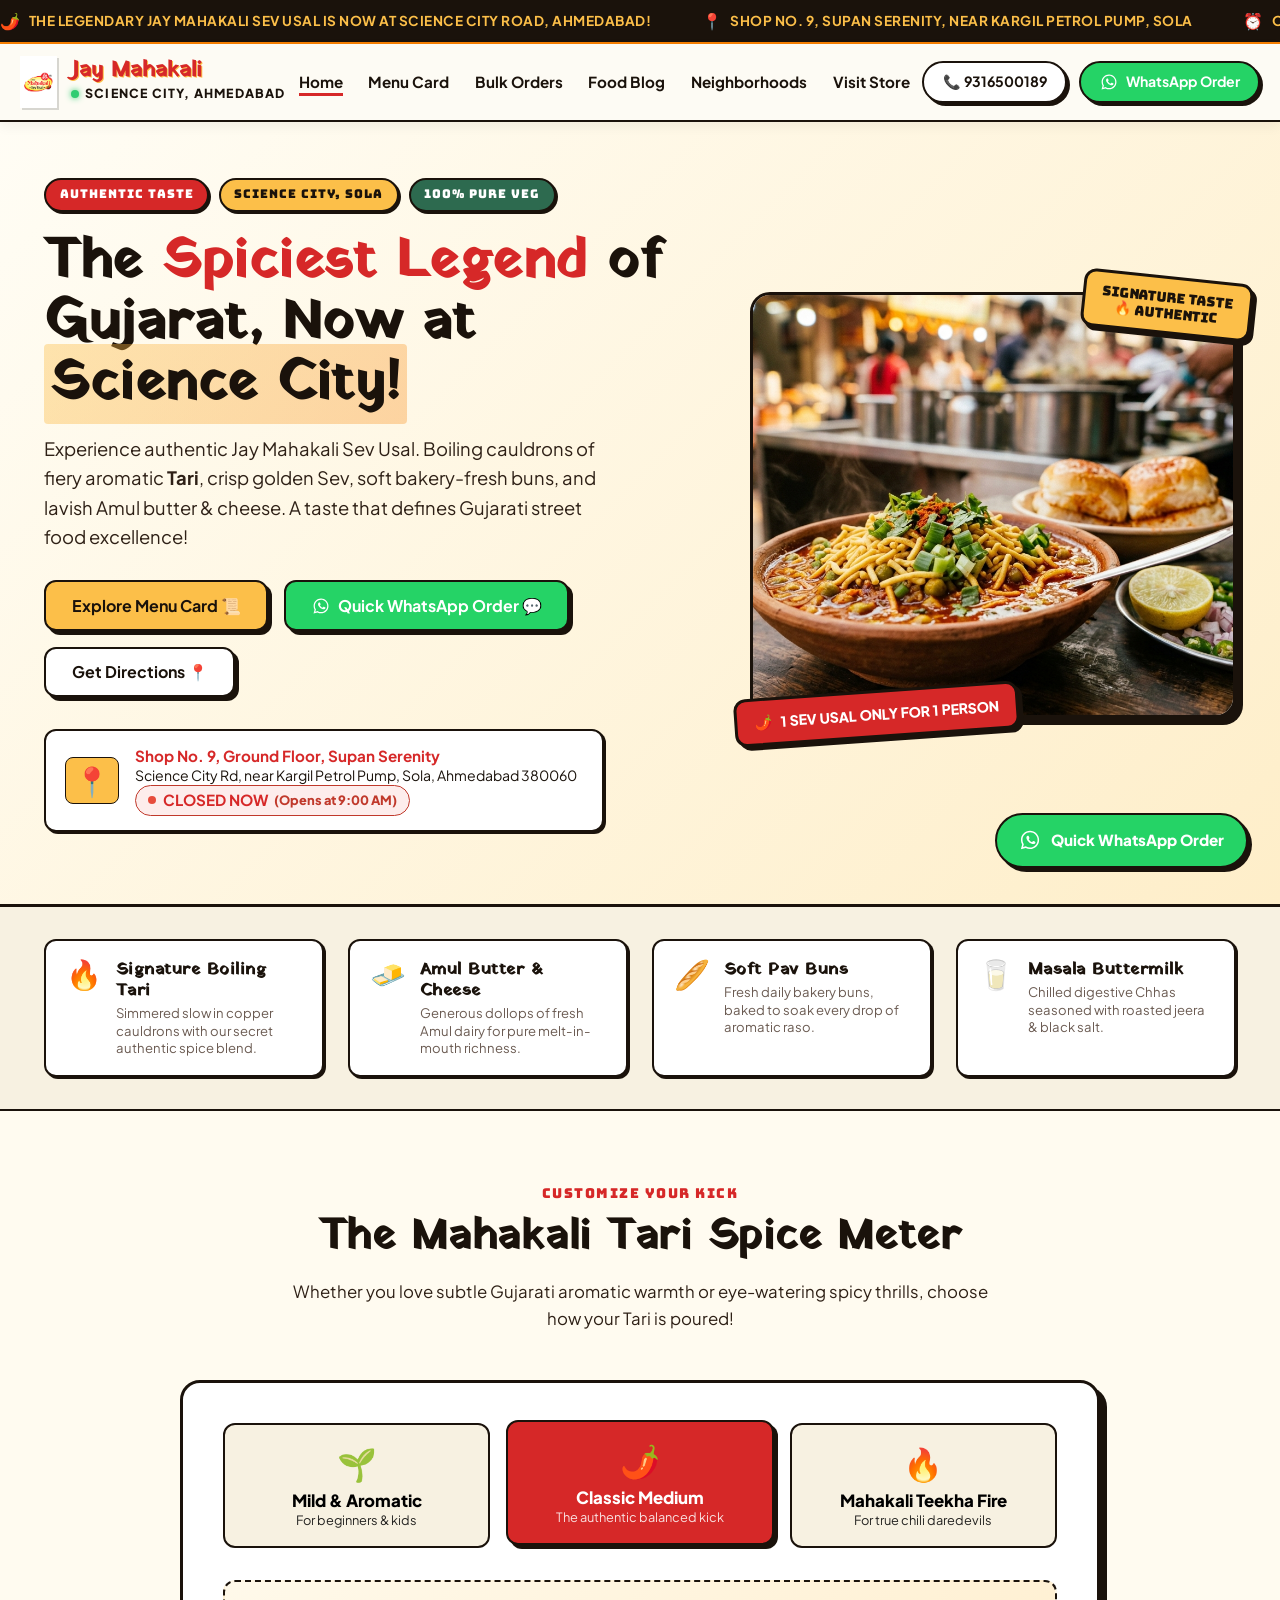
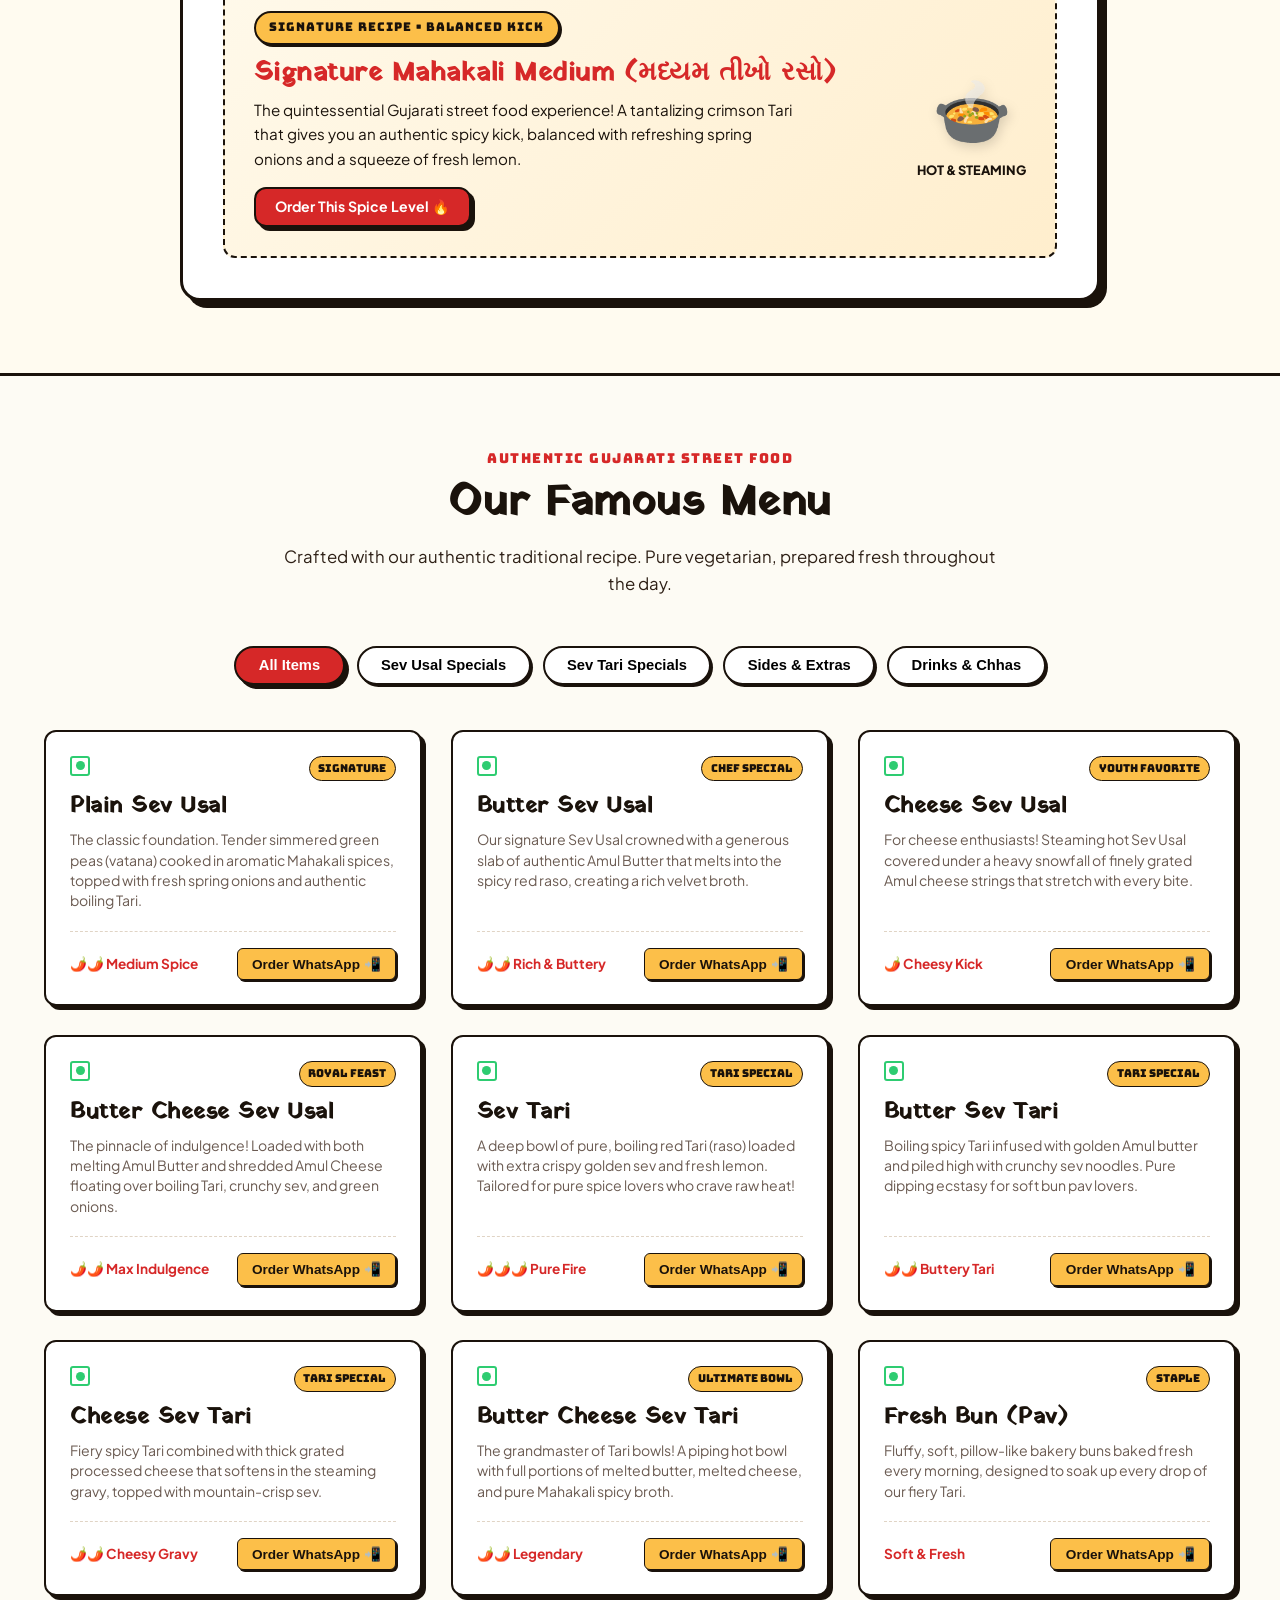
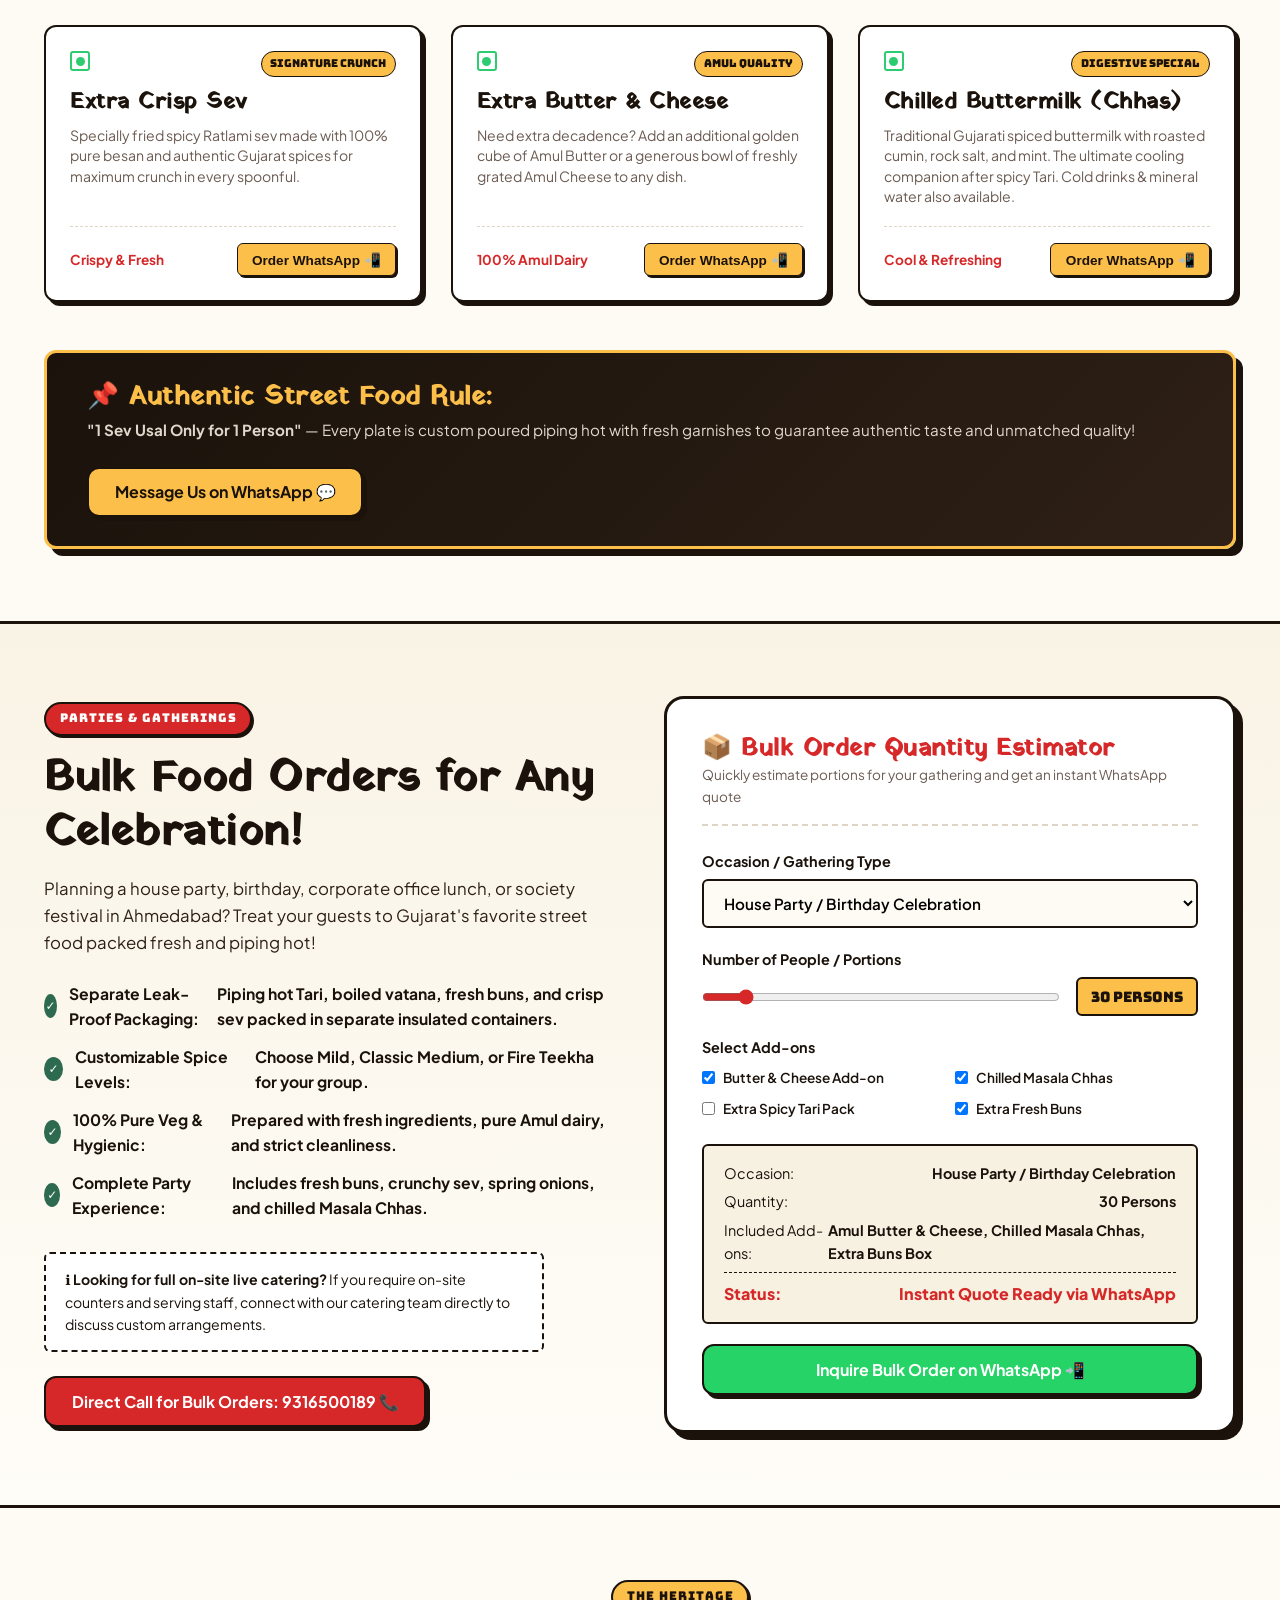
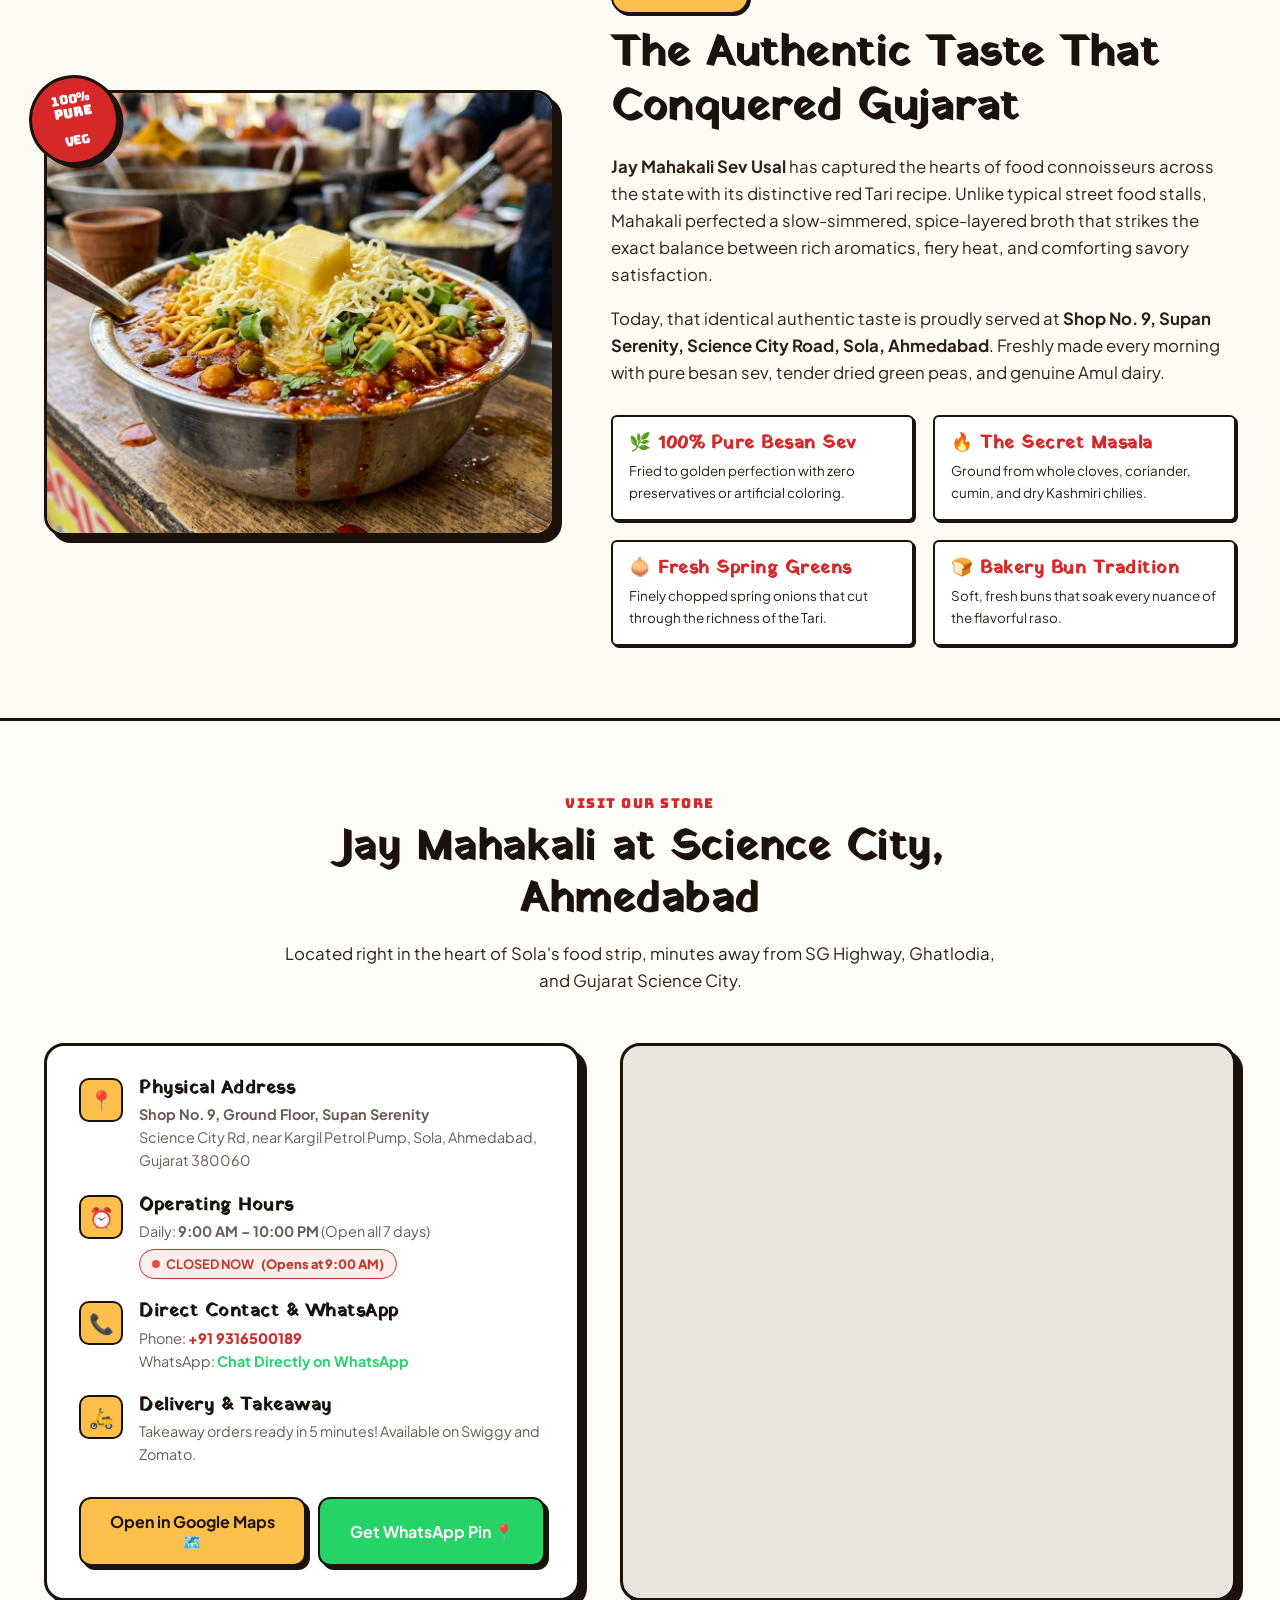
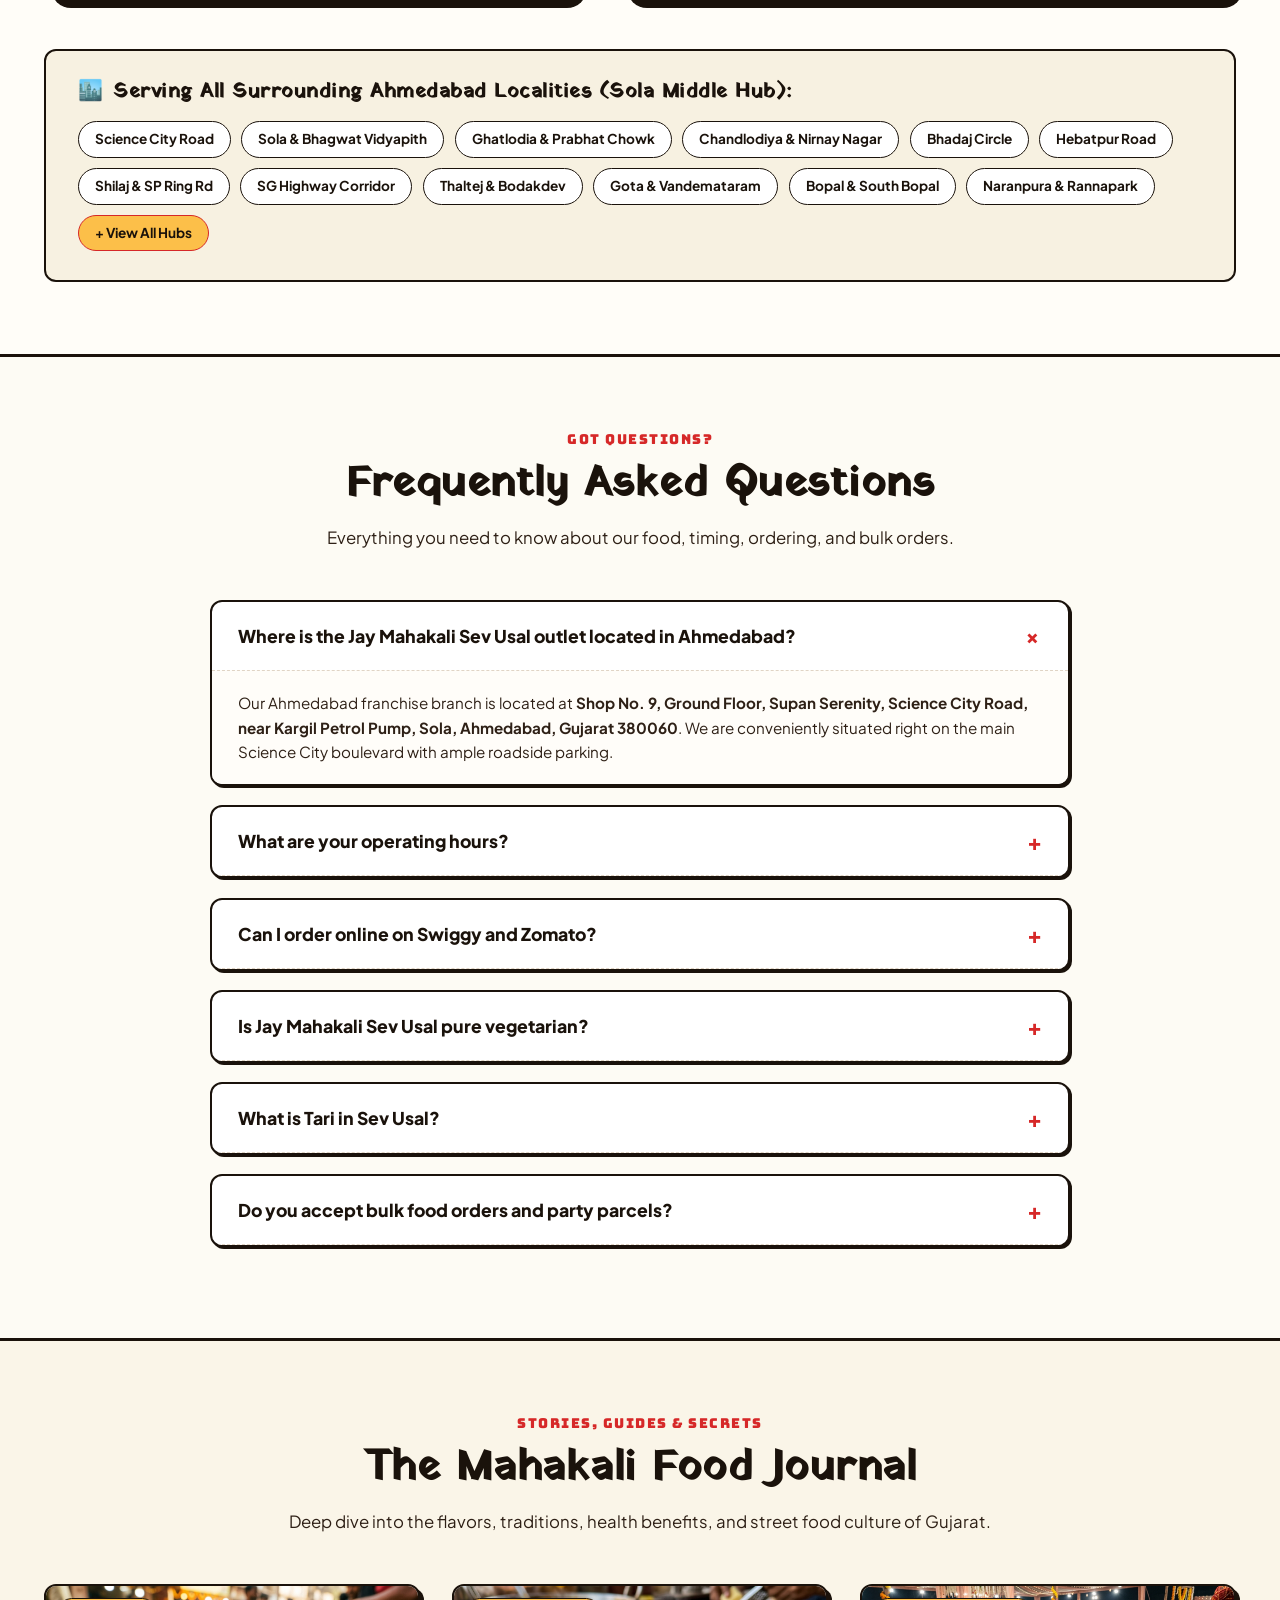
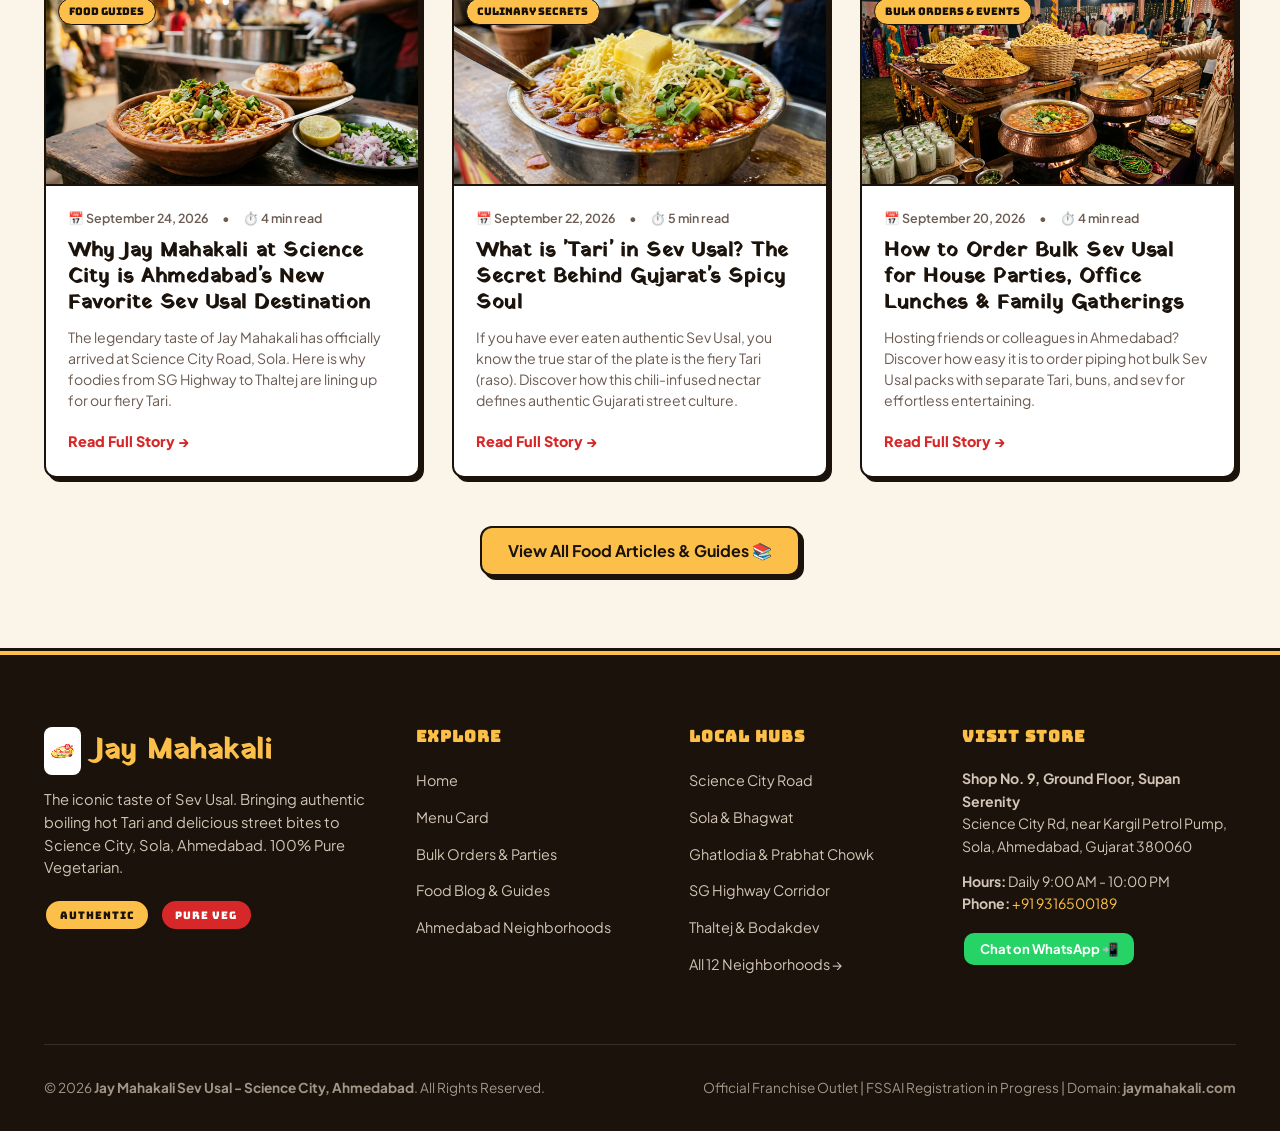
==== index.html @ d19a7ca4 "Initial commit: Jay Mahakali Sev Usal website with retro 90s theme, local SEO, and custom domain set" ====
<!DOCTYPE html>
<html lang="en">
<head>
  <meta charset="UTF-8">
  <meta name="viewport" content="width=device-width, initial-scale=1.0">
  <title>Jay Mahakali Sev Usal - Science City, Ahmedabad | Iconic Authentic Taste</title>
  <meta name="description" content="Taste the legendary Jay Mahakali Sev Usal now at Science City Road, near Kargil Petrol Pump, Sola, Ahmedabad. Authentic spicy Tari, Amul butter & cheese, 100% Pure Veg. Order or visit!">
  <meta name="keywords" content="Jay Mahakali Sev Usal, Sev Usal Ahmedabad, Best Sev Usal Science City, Jay Mahakali Science City, Sola street food, Sev Usal near Kargil petrol pump, authentic Sev Usal, spicy tari raso, Ahmedabad street food">
  <meta name="author" content="Jay Mahakali Sev Usal">
  <meta name="robots" content="index, follow, max-image-preview:large, max-snippet:-1, max-video-preview:-1">
  <link rel="canonical" href="https://jaymahakali.com/">

  <!-- Open Graph / Facebook -->
  <meta property="og:type" content="restaurant">
  <meta property="og:title" content="Jay Mahakali Sev Usal - Science City, Ahmedabad | Iconic Authentic Taste">
  <meta property="og:description" content="Gujarat's legendary Sev Usal is now in Ahmedabad! Savor our fiery boiling Tari, crispy sev, and buttery buns at Science City Road, Sola.">
  <meta property="og:url" content="https://jaymahakali.com/">
  <meta property="og:image" content="https://jaymahakali.com/assets/hero_sev_usal.jpg">
  <meta property="og:site_name" content="Jay Mahakali Sev Usal">
  <meta property="og:locale" content="en_IN">

  <!-- Twitter Card -->
  <meta name="twitter:card" content="summary_large_image">
  <meta name="twitter:title" content="Jay Mahakali Sev Usal - Science City, Ahmedabad">
  <meta name="twitter:description" content="Authentic Jay Mahakali Sev Usal now at Supan Serenity, Science City Road, Sola. Boiling hot Tari & 100% Pure Veg.">
  <meta name="twitter:image" content="https://jaymahakali.com/assets/hero_sev_usal.jpg">

  <!-- Geo & Local SEO Meta Tags -->
  <meta name="geo.region" content="IN-GJ">
  <meta name="geo.placename" content="Ahmedabad">
  <meta name="geo.position" content="23.0805;72.5085">
  <meta name="ICBM" content="23.0805, 72.5085">

  <link rel="stylesheet" href="css/style.css">
  <link rel="icon" type="image/png" href="assets/logo.png">

  <!-- JSON-LD Structured Data: LocalBusiness & Restaurant -->
  <script type="application/ld+json">
  {
    "@context": "https://schema.org",
    "@type": "Restaurant",
    "@id": "https://jaymahakali.com/#restaurant",
    "name": "Jay Mahakali Sev Usal - Science City",
    "image": "https://jaymahakali.com/assets/hero_sev_usal.jpg",
    "logo": "https://jaymahakali.com/assets/logo.png",
    "url": "https://jaymahakali.com/",
    "telephone": "+919316500189",
    "priceRange": "₹₹",
    "servesCuisine": [
      "Gujarati Street Food",
      "Sev Usal",
      "Fast Food",
      "Indian"
    ],
    "address": {
      "@type": "PostalAddress",
      "streetAddress": "Shop No. 9, Ground Floor, Supan Serenity, Science City Rd, near Kargil Petrol Pump, Sola",
      "addressLocality": "Ahmedabad",
      "addressRegion": "Gujarat",
      "postalCode": "380060",
      "addressCountry": "IN"
    },
    "geo": {
      "@type": "GeoCoordinates",
      "latitude": 23.0805,
      "longitude": 72.5085
    },
    "openingHoursSpecification": [
      {
        "@type": "OpeningHoursSpecification",
        "dayOfWeek": [
          "Monday",
          "Tuesday",
          "Wednesday",
          "Thursday",
          "Friday",
          "Saturday",
          "Sunday"
        ],
        "opens": "09:00",
        "closes": "22:00"
      }
    ],
    "hasMenu": "https://jaymahakali.com/menu.html",
    "acceptsReservations": "False",
    "paymentAccepted": "Cash, UPI, PhonePe, Google Pay, Paytm",
    "aggregateRating": {
      "@type": "AggregateRating",
      "ratingValue": "4.9",
      "reviewCount": "1420",
      "bestRating": "5",
      "worstRating": "1"
    }
  }
  </script>

  <!-- JSON-LD Structured Data: FAQPage (AEO & GEO Optimization) -->
  <script type="application/ld+json">
  {
    "@context": "https://schema.org",
    "@type": "FAQPage",
    "mainEntity": [
      {
        "@type": "Question",
        "name": "Where is the Jay Mahakali Sev Usal outlet located in Ahmedabad?",
        "acceptedAnswer": {
          "@type": "Answer",
          "text": "Jay Mahakali Sev Usal is located at Shop No. 9, Ground Floor, Supan Serenity, Science City Road, near Kargil Petrol Pump, Sola, Ahmedabad, Gujarat 380060."
        }
      },
      {
        "@type": "Question",
        "name": "What are the operating hours of Jay Mahakali Sev Usal Science City?",
        "acceptedAnswer": {
          "@type": "Answer",
          "text": "The store is open daily from 9:00 AM to 10:00 PM throughout the week, serving fresh Sev Usal, spicy Tari, and soft buns."
        }
      },
      {
        "@type": "Question",
        "name": "Can I order Jay Mahakali Sev Usal online on Swiggy and Zomato in Ahmedabad?",
        "acceptedAnswer": {
          "@type": "Answer",
          "text": "Yes, our Science City store is connected with both Swiggy and Zomato for express delivery across Sola, Thaltej, Gota, Ghatlodia, and SG Highway. You can also place takeaway or direct orders via WhatsApp at 9316500189."
        }
      },
      {
        "@type": "Question",
        "name": "Is Jay Mahakali Sev Usal 100% Pure Vegetarian?",
        "acceptedAnswer": {
          "@type": "Answer",
          "text": "Yes, Jay Mahakali Sev Usal is 100% Pure Vegetarian, prepared fresh daily with quality dried green peas, Amul butter, Amul cheese, and signature spices."
        }
      },
      {
        "@type": "Question",
        "name": "Do you provide bulk food orders for house parties and office lunches?",
        "acceptedAnswer": {
          "@type": "Answer",
          "text": "Yes! We specialize in bulk food order parcels for gatherings, birthdays, society events, and office lunches with separate leak-proof packaging for hot Tari, vatana, buns, and crispy sev. For full on-site live catering, you can connect directly with us at 9316500189."
        }
      }
    ]
  }
  </script>
</head>
<body>

  <!-- Retro Marquee Ticker -->
  <div class="retro-ticker" aria-label="Announcement ticker">
    <div class="ticker-content">
      <div class="ticker-item"><span class="icon">🌶️</span> THE LEGENDARY JAY MAHAKALI SEV USAL IS NOW AT SCIENCE CITY ROAD, AHMEDABAD!</div>
      <div class="ticker-item"><span class="icon">📍</span> SHOP NO. 9, SUPAN SERENITY, NEAR KARGIL PETROL PUMP, SOLA</div>
      <div class="ticker-item"><span class="icon">⏰</span> OPEN DAILY: 9:00 AM - 10:00 PM</div>
      <div class="ticker-item"><span class="icon">📞</span> CALL OR WHATSAPP: 9316500189</div>
      <div class="ticker-item"><span class="icon">🛵</span> SWIGGY & ZOMATO DELIVERY COMING TO YOUR DOORSTEP!</div>
      <div class="ticker-item"><span class="icon">🎉</span> BULK ORDERS AVAILABLE FOR PARTIES & GATHERINGS!</div>
      <!-- Duplicate for seamless looping -->
      <div class="ticker-item"><span class="icon">🌶️</span> THE LEGENDARY JAY MAHAKALI SEV USAL IS NOW AT SCIENCE CITY ROAD, AHMEDABAD!</div>
      <div class="ticker-item"><span class="icon">📍</span> SHOP NO. 9, SUPAN SERENITY, NEAR KARGIL PETROL PUMP, SOLA</div>
      <div class="ticker-item"><span class="icon">⏰</span> OPEN DAILY: 9:00 AM - 10:00 PM</div>
      <div class="ticker-item"><span class="icon">📞</span> CALL OR WHATSAPP: 9316500189</div>
    </div>
  </div>

  <!-- Main Sticky Header -->
  <header class="site-header">
    <div class="container header-inner">
      <a href="index.html" class="brand-logo-wrap" title="Jay Mahakali Sev Usal Home">
        <img src="assets/logo.png" alt="Jay Mahakali Sev Usal Official Logo" class="brand-logo-img">
        <div class="brand-text-block">
          <span class="brand-title">Jay Mahakali</span>
          <span class="brand-subtitle"><span class="live-indicator"></span> Science City, Ahmedabad</span>
        </div>
      </a>

      <!-- Desktop Nav -->
      <nav aria-label="Main Navigation">
        <ul class="nav-links">
          <li><a href="index.html" class="nav-link active">Home</a></li>
          <li><a href="menu.html" class="nav-link">Menu Card</a></li>
          <li><a href="catering.html" class="nav-link">Bulk Orders</a></li>
          <li><a href="blog.html" class="nav-link">Food Blog</a></li>
          <li><a href="locations.html" class="nav-link">Neighborhoods</a></li>
          <li><a href="#outlet-map" class="nav-link">Visit Store</a></li>
        </ul>
      </nav>

      <!-- Nav CTA with Refined SVG WhatsApp Button -->
      <div class="nav-cta-group">
        <a href="tel:9316500189" class="btn-retro btn-outline">
          📞 9316500189
        </a>
        <a href="https://wa.me/919316500189?text=Hello%20Jay%20Mahakali%20Science%20City!%20I%20want%20to%20place%20an%20order." target="_blank" rel="noopener" class="btn-retro btn-whatsapp">
          <svg viewBox="0 0 24 24" width="18" height="18"><path fill="currentColor" d="M12.04 2C6.58 2 2.13 6.45 2.13 11.91C2.13 13.66 2.59 15.36 3.45 16.86L2.05 22L7.3 20.62C8.75 21.41 10.38 21.83 12.04 21.83C17.5 21.83 21.95 17.38 21.95 11.92C21.95 9.27 20.92 6.78 19.05 4.91C17.18 3.03 14.69 2 12.04 2M12.05 3.67C14.25 3.67 16.31 4.53 17.87 6.09C19.42 7.65 20.28 9.72 20.28 11.92C20.28 16.46 16.58 20.15 12.04 20.15C10.56 20.15 9.11 19.76 7.85 19L7.55 18.83L4.43 19.65L5.26 16.61L5.06 16.29C4.24 15 3.8 13.47 3.8 11.91C3.81 7.37 7.5 3.67 12.05 3.67M9.53 7.37C9.37 7.37 9.11 7.43 8.89 7.67C8.67 7.91 8.05 8.49 8.05 9.68C8.05 10.87 8.92 12.01 9.04 12.17C9.16 12.33 10.74 14.77 13.16 15.82C13.74 16.07 14.19 16.22 14.54 16.33C15.13 16.52 15.66 16.49 16.08 16.43C16.56 16.36 17.54 15.83 17.75 15.26C17.95 14.68 17.95 14.19 17.89 14.09C17.83 13.99 17.67 13.93 17.43 13.81C17.19 13.69 16.01 13.11 15.79 13.03C15.57 12.95 15.41 12.91 15.25 13.15C15.09 13.39 14.63 13.93 14.49 14.09C14.35 14.25 14.21 14.27 13.97 14.15C13.73 14.03 12.96 13.78 12.04 12.96C11.32 12.32 10.83 11.53 10.69 11.29C10.55 11.05 10.67 10.92 10.79 10.8C10.9 10.69 11.04 10.51 11.16 10.37C11.28 10.23 11.32 10.13 11.4 9.97C11.48 9.81 11.44 9.67 11.38 9.55C11.32 9.43 10.86 8.3 10.67 7.82C10.48 7.36 10.28 7.42 10.14 7.41C10 7.4 9.84 7.37 9.68 7.37H9.53Z"/></svg>
          <span>WhatsApp Order</span>
        </a>
      </div>

      <!-- Mobile Menu Button -->
      <button class="mobile-menu-btn" aria-label="Toggle Navigation Menu">
        <svg width="24" height="24" viewBox="0 0 24 24" fill="none" stroke="#1A120B" stroke-width="2.5" stroke-linecap="round"><line x1="3" y1="12" x2="21" y2="12"></line><line x1="3" y1="6" x2="21" y2="6"></line><line x1="3" y1="18" x2="21" y2="18"></line></svg>
      </button>
    </div>
  </header>

  <!-- Hero Section -->
  <section class="hero-section">
    <div class="container hero-grid">
      <div class="hero-content">
        <div class="hero-badges-row">
          <span class="badge-stamp badge-red">AUTHENTIC TASTE</span>
          <span class="badge-stamp badge-yellow">SCIENCE CITY, SOLA</span>
          <span class="badge-stamp badge-green">100% PURE VEG</span>
        </div>

        <h1 class="hero-title">
          The <span class="highlight-red">Spiciest Legend</span> of Gujarat, Now at <span class="highlight-yellow">Science City!</span>
        </h1>

        <p class="hero-description">
          Experience authentic Jay Mahakali Sev Usal. Boiling cauldrons of fiery aromatic <strong>Tari</strong>, crisp golden Sev, soft bakery-fresh buns, and lavish Amul butter & cheese. A taste that defines Gujarati street food excellence!
        </p>

        <div class="hero-cta-group">
          <a href="menu.html" class="btn-retro btn-primary-yellow">
            Explore Menu Card 📜
          </a>
          <a href="https://wa.me/919316500189?text=Hi%20Jay%20Mahakali,%20I%20want%20to%20order%20Sev%20Usal!" target="_blank" rel="noopener" class="btn-retro btn-whatsapp">
            <svg viewBox="0 0 24 24" width="18" height="18"><path fill="currentColor" d="M12.04 2C6.58 2 2.13 6.45 2.13 11.91C2.13 13.66 2.59 15.36 3.45 16.86L2.05 22L7.3 20.62C8.75 21.41 10.38 21.83 12.04 21.83C17.5 21.83 21.95 17.38 21.95 11.92C21.95 9.27 20.92 6.78 19.05 4.91C17.18 3.03 14.69 2 12.04 2M12.05 3.67C14.25 3.67 16.31 4.53 17.87 6.09C19.42 7.65 20.28 9.72 20.28 11.92C20.28 16.46 16.58 20.15 12.04 20.15C10.56 20.15 9.11 19.76 7.85 19L7.55 18.83L4.43 19.65L5.26 16.61L5.06 16.29C4.24 15 3.8 13.47 3.8 11.91C3.81 7.37 7.5 3.67 12.05 3.67M9.53 7.37C9.37 7.37 9.11 7.43 8.89 7.67C8.67 7.91 8.05 8.49 8.05 9.68C8.05 10.87 8.92 12.01 9.04 12.17C9.16 12.33 10.74 14.77 13.16 15.82C13.74 16.07 14.19 16.22 14.54 16.33C15.13 16.52 15.66 16.49 16.08 16.43C16.56 16.36 17.54 15.83 17.75 15.26C17.95 14.68 17.95 14.19 17.89 14.09C17.83 13.99 17.67 13.93 17.43 13.81C17.19 13.69 16.01 13.11 15.79 13.03C15.57 12.95 15.41 12.91 15.25 13.15C15.09 13.39 14.63 13.93 14.49 14.09C14.35 14.25 14.21 14.27 13.97 14.15C13.73 14.03 12.96 13.78 12.04 12.96C11.32 12.32 10.83 11.53 10.69 11.29C10.55 11.05 10.67 10.92 10.79 10.8C10.9 10.69 11.04 10.51 11.16 10.37C11.28 10.23 11.32 10.13 11.4 9.97C11.48 9.81 11.44 9.67 11.38 9.55C11.32 9.43 10.86 8.3 10.67 7.82C10.48 7.36 10.28 7.42 10.14 7.41C10 7.4 9.84 7.37 9.68 7.37H9.53Z"/></svg>
            Quick WhatsApp Order 💬
          </a>
          <a href="#outlet-map" class="btn-retro btn-outline">
            Get Directions 📍
          </a>
        </div>

        <div class="hero-location-card">
          <div class="loc-icon">📍</div>
          <div class="loc-details">
            <strong>Shop No. 9, Ground Floor, Supan Serenity</strong><br>
            Science City Rd, near Kargil Petrol Pump, Sola, Ahmedabad 380060<br>
            <span class="live-store-status status-badge-open"></span>
          </div>
        </div>
      </div>

      <!-- Hero Visual Frame -->
      <div class="hero-media-wrap">
        <div class="floating-stamp-badge">
          SIGNATURE TASTE<br>🔥 AUTHENTIC
        </div>

        <div class="hero-image-frame">
          <img src="assets/hero_sev_usal.jpg" alt="Authentic Jay Mahakali Sev Usal with Boiling Red Tari and Buns" width="600" height="420" loading="eager">
        </div>

        <div class="floating-stamp-bottom">
          <span>🌶️</span> 1 SEV USAL ONLY FOR 1 PERSON
        </div>
      </div>
    </div>
  </section>

  <!-- 90s Street Features Bar -->
  <section class="retro-features-bar">
    <div class="container">
      <div class="features-grid">
        <div class="feature-pill">
          <div class="feature-icon-box">🔥</div>
          <div>
            <h4>Signature Boiling Tari</h4>
            <p>Simmered slow in copper cauldrons with our secret authentic spice blend.</p>
          </div>
        </div>
        <div class="feature-pill">
          <div class="feature-icon-box">🧈</div>
          <div>
            <h4>Amul Butter & Cheese</h4>
            <p>Generous dollops of fresh Amul dairy for pure melt-in-mouth richness.</p>
          </div>
        </div>
        <div class="feature-pill">
          <div class="feature-icon-box">🥖</div>
          <div>
            <h4>Soft Pav Buns</h4>
            <p>Fresh daily bakery buns, baked to soak every drop of aromatic raso.</p>
          </div>
        </div>
        <div class="feature-pill">
          <div class="feature-icon-box">🥛</div>
          <div>
            <h4>Masala Buttermilk</h4>
            <p>Chilled digestive Chhas seasoned with roasted jeera & black salt.</p>
          </div>
        </div>
      </div>
    </div>
  </section>

  <!-- Interactive Tari Spice Meter -->
  <section class="spice-meter-section">
    <div class="container">
      <div class="section-head">
        <div class="section-tagline">Customize Your Kick</div>
        <h2 class="section-title">The Mahakali Tari Spice Meter</h2>
        <p class="section-subtitle">Whether you love subtle Gujarati aromatic warmth or eye-watering spicy thrills, choose how your Tari is poured!</p>
      </div>

      <div class="spice-interactive-card">
        <div class="spice-levels-tabs">
          <button class="spice-tab-btn" data-level="mild">
            <span class="spice-icon">🌱</span>
            <span class="spice-name">Mild & Aromatic</span>
            <span class="spice-desc">For beginners & kids</span>
          </button>
          <button class="spice-tab-btn active" data-level="medium">
            <span class="spice-icon">🌶️</span>
            <span class="spice-name">Classic Medium</span>
            <span class="spice-desc">The authentic balanced kick</span>
          </button>
          <button class="spice-tab-btn" data-level="fire">
            <span class="spice-icon">🔥</span>
            <span class="spice-name">Mahakali Teekha Fire</span>
            <span class="spice-desc">For true chili daredevils</span>
          </button>
        </div>

        <div class="spice-display-box">
          <div class="spice-info-content">
            <span class="badge-stamp badge-yellow" id="spiceDisplayBadge" style="margin-bottom: 0.8rem;">Signature Recipe • Balanced Kick</span>
            <h3 id="spiceDisplayTitle">Signature Mahakali Medium (મધ્યમ તીખો રસો)</h3>
            <p id="spiceDisplayDesc">
              The quintessential Gujarati street food experience! A tantalizing crimson Tari that gives you an authentic spicy kick, balanced with refreshing spring onions and a squeeze of fresh lemon.
            </p>
            <a href="https://wa.me/919316500189?text=I%20want%20to%20order%20Classic%20Medium%20Sev%20Usal!" target="_blank" rel="noopener" class="btn-retro btn-primary-red" style="font-size: 0.88rem; padding: 0.6rem 1.2rem;">
              Order This Spice Level 🔥
            </a>
          </div>
          <div style="flex-shrink: 0; text-align: center;">
            <div style="font-size: 4rem; filter: drop-shadow(2px 4px 6px rgba(0,0,0,0.15));">🍲</div>
            <div style="font-size: 0.8rem; font-weight: 800; color: var(--retro-dark);">HOT & STEAMING</div>
          </div>
        </div>
      </div>
    </div>
  </section>

  <!-- Menu Card Showcase (Strictly NO PRICES displayed) -->
  <section class="menu-section" id="menu">
    <div class="container">
      <div class="section-head">
        <div class="section-tagline">Authentic Gujarati Street Food</div>
        <h2 class="section-title">Our Famous Menu</h2>
        <p class="section-subtitle">Crafted with our authentic traditional recipe. Pure vegetarian, prepared fresh throughout the day.</p>
      </div>

      <!-- Category Filter Navigation -->
      <div class="menu-filter-nav">
        <button class="filter-btn active" data-category="all">All Items</button>
        <button class="filter-btn" data-category="usal">Sev Usal Specials</button>
        <button class="filter-btn" data-category="tari">Sev Tari Specials</button>
        <button class="filter-btn" data-category="extras">Sides & Extras</button>
        <button class="filter-btn" data-category="drinks">Drinks & Chhas</button>
      </div>

      <!-- Menu Grid -->
      <div class="menu-grid">
        
        <!-- Item 1: Plain Sev Usal -->
        <article class="menu-card" data-category="usal">
          <div>
            <div class="menu-card-header">
              <span class="veg-symbol" title="100% Pure Vegetarian"></span>
              <span class="item-category-tag">SIGNATURE</span>
            </div>
            <h3 class="menu-item-title">Plain Sev Usal</h3>
            <p class="menu-item-desc">
              The classic foundation. Tender simmered green peas (vatana) cooked in aromatic Mahakali spices, topped with fresh spring onions and authentic boiling Tari.
            </p>
          </div>
          <div class="menu-card-meta">
            <span class="spice-rating">🌶️🌶️ Medium Spice</span>
            <button class="btn-card-order" onclick="orderDishViaWhatsApp('Plain Sev Usal')">
              Order WhatsApp 📲
            </button>
          </div>
        </article>

        <!-- Item 2: Butter Sev Usal -->
        <article class="menu-card" data-category="usal">
          <div>
            <div class="menu-card-header">
              <span class="veg-symbol" title="100% Pure Vegetarian"></span>
              <span class="item-category-tag">CHEF SPECIAL</span>
            </div>
            <h3 class="menu-item-title">Butter Sev Usal</h3>
            <p class="menu-item-desc">
              Our signature Sev Usal crowned with a generous slab of authentic Amul Butter that melts into the spicy red raso, creating a rich velvet broth.
            </p>
          </div>
          <div class="menu-card-meta">
            <span class="spice-rating">🌶️🌶️ Rich & Buttery</span>
            <button class="btn-card-order" onclick="orderDishViaWhatsApp('Butter Sev Usal')">
              Order WhatsApp 📲
            </button>
          </div>
        </article>

        <!-- Item 3: Cheese Sev Usal -->
        <article class="menu-card" data-category="usal">
          <div>
            <div class="menu-card-header">
              <span class="veg-symbol" title="100% Pure Vegetarian"></span>
              <span class="item-category-tag">YOUTH FAVORITE</span>
            </div>
            <h3 class="menu-item-title">Cheese Sev Usal</h3>
            <p class="menu-item-desc">
              For cheese enthusiasts! Steaming hot Sev Usal covered under a heavy snowfall of finely grated Amul cheese strings that stretch with every bite.
            </p>
          </div>
          <div class="menu-card-meta">
            <span class="spice-rating">🌶️ Cheesy Kick</span>
            <button class="btn-card-order" onclick="orderDishViaWhatsApp('Cheese Sev Usal')">
              Order WhatsApp 📲
            </button>
          </div>
        </article>

        <!-- Item 4: Butter Cheese Sev Usal -->
        <article class="menu-card" data-category="usal">
          <div>
            <div class="menu-card-header">
              <span class="veg-symbol" title="100% Pure Vegetarian"></span>
              <span class="item-category-tag">ROYAL FEAST</span>
            </div>
            <h3 class="menu-item-title">Butter Cheese Sev Usal</h3>
            <p class="menu-item-desc">
              The pinnacle of indulgence! Loaded with both melting Amul Butter and shredded Amul Cheese floating over boiling Tari, crunchy sev, and green onions.
            </p>
          </div>
          <div class="menu-card-meta">
            <span class="spice-rating">🌶️🌶️ Max Indulgence</span>
            <button class="btn-card-order" onclick="orderDishViaWhatsApp('Butter Cheese Sev Usal')">
              Order WhatsApp 📲
            </button>
          </div>
        </article>

        <!-- Item 5: Sev Tari -->
        <article class="menu-card" data-category="tari">
          <div>
            <div class="menu-card-header">
              <span class="veg-symbol" title="100% Pure Vegetarian"></span>
              <span class="item-category-tag">TARI SPECIAL</span>
            </div>
            <h3 class="menu-item-title">Sev Tari</h3>
            <p class="menu-item-desc">
              A deep bowl of pure, boiling red Tari (raso) loaded with extra crispy golden sev and fresh lemon. Tailored for pure spice lovers who crave raw heat!
            </p>
          </div>
          <div class="menu-card-meta">
            <span class="spice-rating">🌶️🌶️🌶️ Pure Fire</span>
            <button class="btn-card-order" onclick="orderDishViaWhatsApp('Sev Tari')">
              Order WhatsApp 📲
            </button>
          </div>
        </article>

        <!-- Item 6: Butter Sev Tari -->
        <article class="menu-card" data-category="tari">
          <div>
            <div class="menu-card-header">
              <span class="veg-symbol" title="100% Pure Vegetarian"></span>
              <span class="item-category-tag">TARI SPECIAL</span>
            </div>
            <h3 class="menu-item-title">Butter Sev Tari</h3>
            <p class="menu-item-desc">
              Boiling spicy Tari infused with golden Amul butter and piled high with crunchy sev noodles. Pure dipping ecstasy for soft bun pav lovers.
            </p>
          </div>
          <div class="menu-card-meta">
            <span class="spice-rating">🌶️🌶️ Buttery Tari</span>
            <button class="btn-card-order" onclick="orderDishViaWhatsApp('Butter Sev Tari')">
              Order WhatsApp 📲
            </button>
          </div>
        </article>

        <!-- Item 7: Cheese Sev Tari -->
        <article class="menu-card" data-category="tari">
          <div>
            <div class="menu-card-header">
              <span class="veg-symbol" title="100% Pure Vegetarian"></span>
              <span class="item-category-tag">TARI SPECIAL</span>
            </div>
            <h3 class="menu-item-title">Cheese Sev Tari</h3>
            <p class="menu-item-desc">
              Fiery spicy Tari combined with thick grated processed cheese that softens in the steaming gravy, topped with mountain-crisp sev.
            </p>
          </div>
          <div class="menu-card-meta">
            <span class="spice-rating">🌶️🌶️ Cheesy Gravy</span>
            <button class="btn-card-order" onclick="orderDishViaWhatsApp('Cheese Sev Tari')">
              Order WhatsApp 📲
            </button>
          </div>
        </article>

        <!-- Item 8: Butter Cheese Sev Tari -->
        <article class="menu-card" data-category="tari">
          <div>
            <div class="menu-card-header">
              <span class="veg-symbol" title="100% Pure Vegetarian"></span>
              <span class="item-category-tag">ULTIMATE BOWL</span>
            </div>
            <h3 class="menu-item-title">Butter Cheese Sev Tari</h3>
            <p class="menu-item-desc">
              The grandmaster of Tari bowls! A piping hot bowl with full portions of melted butter, melted cheese, and pure Mahakali spicy broth.
            </p>
          </div>
          <div class="menu-card-meta">
            <span class="spice-rating">🌶️🌶️ Legendary</span>
            <button class="btn-card-order" onclick="orderDishViaWhatsApp('Butter Cheese Sev Tari')">
              Order WhatsApp 📲
            </button>
          </div>
        </article>

        <!-- Item 9: Bakery Fresh Bun -->
        <article class="menu-card" data-category="extras">
          <div>
            <div class="menu-card-header">
              <span class="veg-symbol" title="100% Pure Vegetarian"></span>
              <span class="item-category-tag">STAPLE</span>
            </div>
            <h3 class="menu-item-title">Fresh Bun (Pav)</h3>
            <p class="menu-item-desc">
              Fluffy, soft, pillow-like bakery buns baked fresh every morning, designed to soak up every drop of our fiery Tari.
            </p>
          </div>
          <div class="menu-card-meta">
            <span class="spice-rating">Soft & Fresh</span>
            <button class="btn-card-order" onclick="orderDishViaWhatsApp('Extra Bun')">
              Order WhatsApp 📲
            </button>
          </div>
        </article>

        <!-- Item 10: Extra Sev -->
        <article class="menu-card" data-category="extras">
          <div>
            <div class="menu-card-header">
              <span class="veg-symbol" title="100% Pure Vegetarian"></span>
              <span class="item-category-tag">SIGNATURE CRUNCH</span>
            </div>
            <h3 class="menu-item-title">Extra Crisp Sev</h3>
            <p class="menu-item-desc">
              Specially fried spicy Ratlami sev made with 100% pure besan and authentic Gujarat spices for maximum crunch in every spoonful.
            </p>
          </div>
          <div class="menu-card-meta">
            <span class="spice-rating">Crispy & Fresh</span>
            <button class="btn-card-order" onclick="orderDishViaWhatsApp('Extra Sev')">
              Order WhatsApp 📲
            </button>
          </div>
        </article>

        <!-- Item 11: Extra Butter / Extra Cheese -->
        <article class="menu-card" data-category="extras">
          <div>
            <div class="menu-card-header">
              <span class="veg-symbol" title="100% Pure Vegetarian"></span>
              <span class="item-category-tag">AMUL QUALITY</span>
            </div>
            <h3 class="menu-item-title">Extra Butter & Cheese</h3>
            <p class="menu-item-desc">
              Need extra decadence? Add an additional golden cube of Amul Butter or a generous bowl of freshly grated Amul Cheese to any dish.
            </p>
          </div>
          <div class="menu-card-meta">
            <span class="spice-rating">100% Amul Dairy</span>
            <button class="btn-card-order" onclick="orderDishViaWhatsApp('Extra Butter or Cheese')">
              Order WhatsApp 📲
            </button>
          </div>
        </article>

        <!-- Item 12: Masala Buttermilk (Chhas) & Drinks -->
        <article class="menu-card" data-category="drinks">
          <div>
            <div class="menu-card-header">
              <span class="veg-symbol" title="100% Pure Vegetarian"></span>
              <span class="item-category-tag">DIGESTIVE SPECIAL</span>
            </div>
            <h3 class="menu-item-title">Chilled Buttermilk (Chhas)</h3>
            <p class="menu-item-desc">
              Traditional Gujarati spiced buttermilk with roasted cumin, rock salt, and mint. The ultimate cooling companion after spicy Tari. Cold drinks & mineral water also available.
            </p>
          </div>
          <div class="menu-card-meta">
            <span class="spice-rating">Cool & Refreshing</span>
            <button class="btn-card-order" onclick="orderDishViaWhatsApp('Chilled Buttermilk')">
              Order WhatsApp 📲
            </button>
          </div>
        </article>

      </div>

      <!-- 90s Authentic Dhaba Note Banner -->
      <div class="menu-authentic-banner">
        <div class="banner-text-left">
          <h3>📌 Authentic Street Food Rule:</h3>
          <p><strong>"1 Sev Usal Only for 1 Person"</strong> — Every plate is custom poured piping hot with fresh garnishes to guarantee authentic taste and unmatched quality!</p>
        </div>
        <a href="https://wa.me/919316500189?text=Hi%20Jay%20Mahakali,%20please%20send%20me%20today's%20menu%20and%20specials." target="_blank" rel="noopener" class="btn-retro btn-primary-yellow">
          Message Us on WhatsApp 💬
        </a>
      </div>
    </div>
  </section>

  <!-- Bulk Food Orders & Party Parcels Section -->
  <section class="catering-section" id="catering">
    <div class="container catering-grid">
      <div class="catering-content">
        <span class="badge-stamp badge-red" style="margin-bottom: 1rem;">PARTIES & GATHERINGS</span>
        <h2>Bulk Food Orders for Any Celebration!</h2>
        <p>
          Planning a house party, birthday, corporate office lunch, or society festival in Ahmedabad? Treat your guests to Gujarat's favorite street food packed fresh and piping hot!
        </p>

        <ul class="catering-features-list">
          <li><span class="check-icon">✓</span> <strong>Separate Leak-Proof Packaging:</strong> Piping hot Tari, boiled vatana, fresh buns, and crisp sev packed in separate insulated containers.</li>
          <li><span class="check-icon">✓</span> <strong>Customizable Spice Levels:</strong> Choose Mild, Classic Medium, or Fire Teekha for your group.</li>
          <li><span class="check-icon">✓</span> <strong>100% Pure Veg & Hygienic:</strong> Prepared with fresh ingredients, pure Amul dairy, and strict cleanliness.</li>
          <li><span class="check-icon">✓</span> <strong>Complete Party Experience:</strong> Includes fresh buns, crunchy sev, spring onions, and chilled Masala Chhas.</li>
        </ul>

        <div style="background: var(--white); border: 2px dashed var(--retro-dark); border-radius: var(--retro-radius-sm); padding: 0.9rem 1.2rem; margin-top: 1.5rem; max-width: 500px;">
          <p style="font-size: 0.88rem; margin: 0; color: var(--retro-dark);">
            ℹ️ <strong>Looking for full on-site live catering?</strong> If you require on-site counters and serving staff, connect with our catering team directly to discuss custom arrangements.
          </p>
        </div>

        <div style="margin-top: 1.5rem;">
          <a href="tel:9316500189" class="btn-retro btn-primary-red">
            Direct Call for Bulk Orders: 9316500189 📞
          </a>
        </div>
      </div>

      <!-- Bulk Order Estimator Card -->
      <div class="catering-calc-card">
        <div class="calc-header">
          <h3>📦 Bulk Order Quantity Estimator</h3>
          <p style="font-size: 0.85rem; color: var(--text-muted);">Quickly estimate portions for your gathering and get an instant WhatsApp quote</p>
        </div>

        <div class="form-group">
          <label class="form-label">Occasion / Gathering Type</label>
          <select class="form-select" id="eventTypeSelect">
            <option value="party">House Party / Birthday Celebration</option>
            <option value="corporate">Corporate Lunch / Office Meeting</option>
            <option value="family">Family Gathering / Society Get-Together</option>
            <option value="festival">Festival Celebration (Navratri / Diwali)</option>
            <option value="catering">Special Event (Inquire for Live Counter)</option>
          </select>
        </div>

        <div class="form-group">
          <label class="form-label">Number of People / Portions</label>
          <div class="guest-slider-wrap">
            <input type="range" class="guest-slider" id="guestSlider" min="10" max="200" step="5" value="30">
            <span class="guest-counter-badge" id="guestCountDisplay">30 Persons</span>
          </div>
        </div>

        <div class="form-group">
          <label class="form-label">Select Add-ons</label>
          <div class="calc-addons-grid">
            <label class="checkbox-addon">
              <input type="checkbox" class="calc-addon-check" data-name="Amul Butter & Cheese" checked>
              Butter & Cheese Add-on
            </label>
            <label class="checkbox-addon">
              <input type="checkbox" class="calc-addon-check" data-name="Chilled Masala Chhas" checked>
              Chilled Masala Chhas
            </label>
            <label class="checkbox-addon">
              <input type="checkbox" class="calc-addon-check" data-name="Extra Spicy Tari Pack">
              Extra Spicy Tari Pack
            </label>
            <label class="checkbox-addon">
              <input type="checkbox" class="calc-addon-check" data-name="Extra Buns Box" checked>
              Extra Fresh Buns
            </label>
          </div>
        </div>

        <div class="calc-estimate-summary">
          <div class="estimate-row">
            <span>Occasion:</span>
            <strong id="summaryType">House Party</strong>
          </div>
          <div class="estimate-row">
            <span>Quantity:</span>
            <strong id="summaryGuests">30 Persons</strong>
          </div>
          <div class="estimate-row">
            <span>Included Add-ons:</span>
            <strong id="summaryAddons">Butter & Cheese, Chhas, Extra Buns</strong>
          </div>
          <div class="estimate-row total-row">
            <span>Status:</span>
            <span>Instant Quote Ready via WhatsApp</span>
          </div>
        </div>

        <a id="btnWhatsAppQuote" href="#" target="_blank" rel="noopener" class="btn-retro btn-whatsapp" style="width: 100%;">
          Inquire Bulk Order on WhatsApp 📲
        </a>
      </div>
    </div>
  </section>

  <!-- Heritage & Story Section -->
  <section class="story-section">
    <div class="container story-grid">
      <div class="story-media-box">
        <div class="story-badge-authentic">
          100%<br><strong>PURE</strong><br>VEG
        </div>
        <div class="story-image-wrap">
          <img src="assets/butter_cheese_usal.jpg" alt="Jay Mahakali Sev Usal authentic bowl with melting butter" width="500" height="440" loading="lazy">
        </div>
      </div>

      <div class="story-content">
        <span class="badge-stamp badge-yellow" style="margin-bottom: 0.8rem;">THE HERITAGE</span>
        <h2>The Authentic Taste That Conquered Gujarat</h2>
        <p>
          <strong>Jay Mahakali Sev Usal</strong> has captured the hearts of food connoisseurs across the state with its distinctive red Tari recipe. Unlike typical street food stalls, Mahakali perfected a slow-simmered, spice-layered broth that strikes the exact balance between rich aromatics, fiery heat, and comforting savory satisfaction.
        </p>
        <p>
          Today, that identical authentic taste is proudly served at <strong>Shop No. 9, Supan Serenity, Science City Road, Sola, Ahmedabad</strong>. Freshly made every morning with pure besan sev, tender dried green peas, and genuine Amul dairy.
        </p>

        <div class="story-points">
          <div class="story-point-item">
            <h4>🌿 100% Pure Besan Sev</h4>
            <p>Fried to golden perfection with zero preservatives or artificial coloring.</p>
          </div>
          <div class="story-point-item">
            <h4>🔥 The Secret Masala</h4>
            <p>Ground from whole cloves, coriander, cumin, and dry Kashmiri chilies.</p>
          </div>
          <div class="story-point-item">
            <h4>🧅 Fresh Spring Greens</h4>
            <p>Finely chopped spring onions that cut through the richness of the Tari.</p>
          </div>
          <div class="story-point-item">
            <h4>🍞 Bakery Bun Tradition</h4>
            <p>Soft, fresh buns that soak every nuance of the flavorful raso.</p>
          </div>
        </div>
      </div>
    </div>
  </section>

  <!-- Hyper-Local Ahmedabad SEO Hub & Google Maps Embed -->
  <section class="location-section" id="outlet-map">
    <div class="container">
      <div class="section-head">
        <div class="section-tagline">Visit Our Store</div>
        <h2 class="section-title">Jay Mahakali at Science City, Ahmedabad</h2>
        <p class="section-subtitle">Located right in the heart of Sola's food strip, minutes away from SG Highway, Ghatlodia, and Gujarat Science City.</p>
      </div>

      <div class="location-grid">
        <!-- Store Information Card -->
        <div class="outlet-info-card">
          <div class="info-row">
            <div class="info-icon">📍</div>
            <div class="info-text">
              <h4>Physical Address</h4>
              <p>
                <strong>Shop No. 9, Ground Floor, Supan Serenity</strong><br>
                Science City Rd, near Kargil Petrol Pump, Sola, Ahmedabad, Gujarat 380060
              </p>
            </div>
          </div>

          <div class="info-row">
            <div class="info-icon">⏰</div>
            <div class="info-text">
              <h4>Operating Hours</h4>
              <p>Daily: <strong>9:00 AM – 10:00 PM</strong> (Open all 7 days)</p>
              <div style="margin-top: 0.35rem;">
                <span class="live-store-status status-badge-open"></span>
              </div>
            </div>
          </div>

          <div class="info-row">
            <div class="info-icon">📞</div>
            <div class="info-text">
              <h4>Direct Contact & WhatsApp</h4>
              <p>Phone: <a href="tel:9316500189" style="font-weight: 800; color: var(--tari-red);">+91 9316500189</a></p>
              <p>WhatsApp: <a href="https://wa.me/919316500189" target="_blank" rel="noopener" style="font-weight: 700; color: #25D366;">Chat Directly on WhatsApp</a></p>
            </div>
          </div>

          <div class="info-row">
            <div class="info-icon">🛵</div>
            <div class="info-text">
              <h4>Delivery & Takeaway</h4>
              <p>Takeaway orders ready in 5 minutes! Available on Swiggy and Zomato.</p>
            </div>
          </div>

          <div style="display: flex; gap: 0.8rem; margin-top: 0.5rem; flex-wrap: wrap;">
            <a href="https://maps.google.com/?q=Supan+Serenity+Science+City+Road+Ahmedabad" target="_blank" rel="noopener" class="btn-retro btn-primary-yellow" style="flex: 1;">
              Open in Google Maps 🗺️
            </a>
            <a href="https://wa.me/919316500189?text=Hi%20Jay%20Mahakali,%20please%20send%20me%20your%20live%20location!" target="_blank" rel="noopener" class="btn-retro btn-whatsapp" style="flex: 1;">
              Get WhatsApp Pin 📍
            </a>
          </div>
        </div>

        <!-- Google Map Container -->
        <div class="map-container">
          <iframe 
            title="Jay Mahakali Sev Usal Science City Location Map"
            src="https://www.google.com/maps/embed?pb=!1m18!1m12!1m3!1d14682.015248169123!2d72.5085!3d23.0805!2m3!1f0!2f0!3f0!3m2!1i1024!2i768!4f13.1!3m3!1m2!1s0x395e832f059e6129%3A0x6b6339178f7b7f1e!2sScience%20City%20Rd%2C%20Sola%2C%20Ahmedabad%2C%20Gujarat%20380060!5e0!3m2!1sen!2sin!4v1710000000000!5m2!1sen!2sin" 
            width="100%" 
            height="100%" 
            style="border:0;" 
            allowfullscreen="" 
            loading="lazy" 
            referrerpolicy="no-referrer-when-downgrade">
          </iframe>
        </div>
      </div>

      <!-- Hyper-Local Ahmedabad SEO Ranking Cloud (12 Strategic Neighborhoods) -->
      <div class="localities-nav-block">
        <h4><span>🏙️</span> Serving All Surrounding Ahmedabad Localities (Sola Middle Hub):</h4>
        <div class="localities-cloud">
          <a href="location.html?id=science-city" class="locality-chip">Science City Road</a>
          <a href="location.html?id=sola-ahmedabad" class="locality-chip">Sola & Bhagwat Vidyapith</a>
          <a href="location.html?id=ghatlodia" class="locality-chip">Ghatlodia & Prabhat Chowk</a>
          <a href="location.html?id=chandlodiya" class="locality-chip">Chandlodiya & Nirnay Nagar</a>
          <a href="location.html?id=bhadaj" class="locality-chip">Bhadaj Circle</a>
          <a href="location.html?id=hebatpur" class="locality-chip">Hebatpur Road</a>
          <a href="location.html?id=shilaj" class="locality-chip">Shilaj & SP Ring Rd</a>
          <a href="location.html?id=sg-highway" class="locality-chip">SG Highway Corridor</a>
          <a href="location.html?id=thaltej-bodakdev" class="locality-chip">Thaltej & Bodakdev</a>
          <a href="location.html?id=gota-vandemataram" class="locality-chip">Gota & Vandemataram</a>
          <a href="location.html?id=bopal-south-bopal" class="locality-chip">Bopal & South Bopal</a>
          <a href="location.html?id=naranpura-rannapark" class="locality-chip">Naranpura & Rannapark</a>
          <a href="locations.html" class="locality-chip" style="background: var(--turmeric-yellow); border-color: var(--tari-red);">+ View All Hubs</a>
        </div>
      </div>
    </div>
  </section>

  <!-- FAQ & Answer Engine Optimization (AEO / Snippets) -->
  <section class="faq-section" id="faq">
    <div class="container">
      <div class="section-head">
        <div class="section-tagline">Got Questions?</div>
        <h2 class="section-title">Frequently Asked Questions</h2>
        <p class="section-subtitle">Everything you need to know about our food, timing, ordering, and bulk orders.</p>
      </div>

      <div class="faq-container">
        
        <div class="faq-item active">
          <button class="faq-question">
            <span>Where is the Jay Mahakali Sev Usal outlet located in Ahmedabad?</span>
            <span class="faq-toggle-icon">+</span>
          </button>
          <div class="faq-answer" style="max-height: 200px;">
            <div class="faq-answer-inner">
              Our Ahmedabad franchise branch is located at <strong>Shop No. 9, Ground Floor, Supan Serenity, Science City Road, near Kargil Petrol Pump, Sola, Ahmedabad, Gujarat 380060</strong>. We are conveniently situated right on the main Science City boulevard with ample roadside parking.
            </div>
          </div>
        </div>

        <div class="faq-item">
          <button class="faq-question">
            <span>What are your operating hours?</span>
            <span class="faq-toggle-icon">+</span>
          </button>
          <div class="faq-answer">
            <div class="faq-answer-inner">
              We are open daily from <strong>9:00 AM to 10:00 PM</strong>, all 7 days of the week! Whether you are seeking a hearty morning breakfast, an energetic afternoon lunch, or an evening street food feast, our boiling Tari is ready.
            </div>
          </div>
        </div>

        <div class="faq-item">
          <button class="faq-question">
            <span>Can I order online on Swiggy and Zomato?</span>
            <span class="faq-toggle-icon">+</span>
          </button>
          <div class="faq-answer">
            <div class="faq-answer-inner">
              Yes, our outlet is integrated with both Swiggy and Zomato for express delivery across Sola, Science City, Gota, Ghatlodia, Thaltej, and SG Highway. You can also place takeaway or direct orders over WhatsApp at <strong>9316500189</strong>.
            </div>
          </div>
        </div>

        <div class="faq-item">
          <button class="faq-question">
            <span>Is Jay Mahakali Sev Usal pure vegetarian?</span>
            <span class="faq-toggle-icon">+</span>
          </button>
          <div class="faq-answer">
            <div class="faq-answer-inner">
              Yes, 100% Pure Vegetarian! All dishes are prepared strictly with vegetarian ingredients, 100% besan sev, fresh green peas, and genuine Amul dairy products.
            </div>
          </div>
        </div>

        <div class="faq-item">
          <button class="faq-question">
            <span>What is Tari in Sev Usal?</span>
            <span class="faq-toggle-icon">+</span>
          </button>
          <div class="faq-answer">
            <div class="faq-answer-inner">
              Tari (also known as Raso) is the soul of Sev Usal. It is a slow-simmered, fiery crimson broth infused with ginger, cloves, turmeric, and our secret authentic spice blend. Buns are dipped directly into this broth for explosive flavor.
            </div>
          </div>
        </div>

        <div class="faq-item">
          <button class="faq-question">
            <span>Do you accept bulk food orders and party parcels?</span>
            <span class="faq-toggle-icon">+</span>
          </button>
          <div class="faq-answer">
            <div class="faq-answer-inner">
              Yes! We specialize in bulk food order parcels for gatherings, birthdays, society events, and office lunches. The Tari, boiled vatana, buns, and sev are packed in separate leak-proof containers so everything stays piping hot and fresh. If you require full on-site live catering with staff, you can connect directly with us at <strong>9316500189</strong>.
            </div>
          </div>
        </div>

      </div>
    </div>
  </section>

  <!-- Content & Blog Engine Preview -->
  <section class="blog-section">
    <div class="container">
      <div class="section-head">
        <div class="section-tagline">Stories, Guides & Secrets</div>
        <h2 class="section-title">The Mahakali Food Journal</h2>
        <p class="section-subtitle">Deep dive into the flavors, traditions, health benefits, and street food culture of Gujarat.</p>
      </div>

      <div class="blog-grid" id="homeBlogPreview">
        <!-- Rendered dynamically from js/blog-data.js -->
      </div>

      <div style="text-align: center; margin-top: 3rem;">
        <a href="blog.html" class="btn-retro btn-primary-yellow">
          View All Food Articles & Guides 📚
        </a>
      </div>
    </div>
  </section>

  <!-- Site Footer -->
  <footer class="site-footer">
    <div class="container">
      <div class="footer-grid">
        <!-- Brand Info -->
        <div class="footer-brand">
          <div style="display: flex; align-items: center; gap: 0.8rem; margin-bottom: 0.8rem;">
            <img src="assets/logo.png" alt="Jay Mahakali Logo" style="height: 48px; width: auto; background: #fff; padding: 4px; border-radius: 8px;">
            <h3 style="margin: 0;">Jay Mahakali</h3>
          </div>
          <p>
            The iconic taste of Sev Usal. Bringing authentic boiling hot Tari and delicious street bites to Science City, Sola, Ahmedabad. 100% Pure Vegetarian.
          </p>
          <div style="display: flex; gap: 0.6rem;">
            <span class="badge-stamp badge-yellow" style="font-size: 0.65rem;">AUTHENTIC</span>
            <span class="badge-stamp badge-red" style="font-size: 0.65rem;">PURE VEG</span>
          </div>
        </div>

        <!-- Quick Links -->
        <div class="footer-col">
          <h4>EXPLORE</h4>
          <ul class="footer-links">
            <li><a href="index.html">Home</a></li>
            <li><a href="menu.html">Menu Card</a></li>
            <li><a href="catering.html">Bulk Orders & Parties</a></li>
            <li><a href="blog.html">Food Blog & Guides</a></li>
            <li><a href="locations.html">Ahmedabad Neighborhoods</a></li>
          </ul>
        </div>

        <!-- Ahmedabad Localities -->
        <div class="footer-col">
          <h4>LOCAL HUBS</h4>
          <ul class="footer-links">
            <li><a href="location.html?id=science-city">Science City Road</a></li>
            <li><a href="location.html?id=sola-ahmedabad">Sola & Bhagwat</a></li>
            <li><a href="location.html?id=ghatlodia">Ghatlodia & Prabhat Chowk</a></li>
            <li><a href="location.html?id=sg-highway">SG Highway Corridor</a></li>
            <li><a href="location.html?id=thaltej-bodakdev">Thaltej & Bodakdev</a></li>
            <li><a href="locations.html">All 12 Neighborhoods →</a></li>
          </ul>
        </div>

        <!-- Store Contact -->
        <div class="footer-col">
          <h4>VISIT STORE</h4>
          <p style="font-size: 0.88rem; color: #D3C5B5; margin-bottom: 0.8rem;">
            <strong>Shop No. 9, Ground Floor, Supan Serenity</strong><br>
            Science City Rd, near Kargil Petrol Pump, Sola, Ahmedabad, Gujarat 380060
          </p>
          <p style="font-size: 0.88rem; color: #D3C5B5; margin-bottom: 0.8rem;">
            <strong>Hours:</strong> Daily 9:00 AM - 10:00 PM<br>
            <strong>Phone:</strong> <a href="tel:9316500189" style="color: var(--turmeric-yellow);">+91 9316500189</a>
          </p>
          <div style="margin-top: 1rem;">
            <a href="https://wa.me/919316500189" target="_blank" rel="noopener" class="btn-retro btn-whatsapp" style="font-size: 0.82rem; padding: 0.5rem 1rem;">
              Chat on WhatsApp 📲
            </a>
          </div>
        </div>
      </div>

      <div class="footer-bottom">
        <div>
          &copy; 2026 <strong>Jay Mahakali Sev Usal - Science City, Ahmedabad</strong>. All Rights Reserved.
        </div>
        <div>
          Official Franchise Outlet | FSSAI Registration in Progress | Domain: <strong>jaymahakali.com</strong>
        </div>
      </div>
    </div>
  </footer>

  <!-- Floating Sticky Action Bar for Mobile -->
  <aside class="mobile-sticky-bar" aria-label="Mobile quick action menu">
    <div class="mobile-sticky-actions">
      <a href="tel:9316500189" class="btn-primary-red">
        📞 Call Now
      </a>
      <a href="https://wa.me/919316500189?text=Hello%20Jay%20Mahakali%20Science%20City!%20I%20want%20to%20order." target="_blank" rel="noopener" class="btn-whatsapp">
        💬 WhatsApp
      </a>
      <a href="https://maps.google.com/?q=Supan+Serenity+Science+City+Road+Ahmedabad" target="_blank" rel="noopener" class="btn-primary-yellow">
        📍 Directions
      </a>
    </div>
  </aside>

  <!-- Desktop Floating WhatsApp Button -->
  <a href="https://wa.me/919316500189?text=Hello%20Jay%20Mahakali%20Science%20City!%20I%20want%20to%20order." target="_blank" rel="noopener" class="floating-whatsapp-btn" title="Chat on WhatsApp">
    <svg viewBox="0 0 24 24" width="22" height="22" style="fill: currentColor; flex-shrink: 0;"><path d="M12.04 2C6.58 2 2.13 6.45 2.13 11.91C2.13 13.66 2.59 15.36 3.45 16.86L2.05 22L7.3 20.62C8.75 21.41 10.38 21.83 12.04 21.83C17.5 21.83 21.95 17.38 21.95 11.92C21.95 9.27 20.92 6.78 19.05 4.91C17.18 3.03 14.69 2 12.04 2M12.05 3.67C14.25 3.67 16.31 4.53 17.87 6.09C19.42 7.65 20.28 9.72 20.28 11.92C20.28 16.46 16.58 20.15 12.04 20.15C10.56 20.15 9.11 19.76 7.85 19L7.55 18.83L4.43 19.65L5.26 16.61L5.06 16.29C4.24 15 3.8 13.47 3.8 11.91C3.81 7.37 7.5 3.67 12.05 3.67M9.53 7.37C9.37 7.37 9.11 7.43 8.89 7.67C8.67 7.91 8.05 8.49 8.05 9.68C8.05 10.87 8.92 12.01 9.04 12.17C9.16 12.33 10.74 14.77 13.16 15.82C13.74 16.07 14.19 16.22 14.54 16.33C15.13 16.52 15.66 16.49 16.08 16.43C16.56 16.36 17.54 15.83 17.75 15.26C17.95 14.68 17.95 14.19 17.89 14.09C17.83 13.99 17.67 13.93 17.43 13.81C17.19 13.69 16.01 13.11 15.79 13.03C15.57 12.95 15.41 12.91 15.25 13.15C15.09 13.39 14.63 13.93 14.49 14.09C14.35 14.25 14.21 14.27 13.97 14.15C13.73 14.03 12.96 13.78 12.04 12.96C11.32 12.32 10.83 11.53 10.69 11.29C10.55 11.05 10.67 10.92 10.79 10.8C10.9 10.69 11.04 10.51 11.16 10.37C11.28 10.23 11.32 10.13 11.4 9.97C11.48 9.81 11.44 9.67 11.38 9.55C11.32 9.43 10.86 8.3 10.67 7.82C10.48 7.36 10.28 7.42 10.14 7.41C10 7.4 9.84 7.37 9.68 7.37H9.53Z"/></svg>
    <span>Quick WhatsApp Order</span>
  </a>

  <!-- JavaScript -->
  <script src="js/blog-data.js"></script>
  <script src="js/locations-data.js"></script>
  <script src="js/main.js"></script>
  <script>
    // Populate top 3 blog previews on homepage
    document.addEventListener('DOMContentLoaded', () => {
      const container = document.getElementById('homeBlogPreview');
      if (container && typeof BLOG_POSTS !== 'undefined') {
        const previewPosts = BLOG_POSTS.slice(0, 3);
        container.innerHTML = previewPosts.map(post => `
          <article class="blog-card">
            <div class="blog-thumb-wrap">
              <img src="${post.image}" alt="${post.title}" loading="lazy">
              <span class="blog-tag-badge">${post.category}</span>
            </div>
            <div class="blog-content-body">
              <div class="blog-meta-row">
                <span>📅 ${post.date}</span>
                <span>•</span>
                <span>⏱️ ${post.readTime}</span>
              </div>
              <h3 class="blog-post-title">${post.title}</h3>
              <p class="blog-post-snippet">${post.excerpt}</p>
              <a href="article.html?slug=${post.slug}" class="blog-read-more">
                Read Full Story →
              </a>
            </div>
          </article>
        `).join('');
      }
    });
  </script>
</body>
</html>
---- css/style.css ----
/* ==========================================================================
   JAY MAHAKALI SEV USAL - SCIENCE CITY, AHMEDABAD
   RETRO 90s THEME STYLESHEET (Turmeric Yellow + Tari Red Brand Palette)
   ========================================================================== */

@import url('https://fonts.googleapis.com/css2?family=Bungee&family=Plus+Jakarta+Sans:wght@400;500;600;700;800&family=Yatra+One&family=Rozha+One&display=swap');

:root {
  /* Brand Color Palette */
  --turmeric-yellow: #FCBF49;
  --turmeric-deep: #F77F00;
  --turmeric-dark: #D46B00;
  --tari-red: #D62828;
  --tari-dark: #BA181B;
  --tari-fiery: #E63946;
  --chutney-green: #2D6A4F;
  --chutney-light: #52B788;
  --retro-cream: #FDFBF4;
  --retro-paper: #F7F1E1;
  --retro-dark: #1A120B;
  --retro-dark-soft: #2E2016;
  --text-muted: #6B5B52;
  --border-dark: #1A120B;
  --white: #FFFFFF;

  /* 90s Retro Shadows & Borders */
  --retro-shadow-sm: 2px 2px 0px var(--retro-dark);
  --retro-shadow-md: 4px 4px 0px var(--retro-dark);
  --retro-shadow-lg: 7px 7px 0px var(--retro-dark);
  --retro-shadow-red: 4px 4px 0px var(--tari-red);
  --retro-shadow-yellow: 4px 4px 0px var(--turmeric-deep);
  --retro-radius: 12px;
  --retro-radius-sm: 6px;

  /* Typography */
  --font-retro-heading: 'Yatra One', 'Rozha One', Georgia, serif;
  --font-display-badge: 'Bungee', cursive, sans-serif;
  --font-body: 'Plus Jakarta Sans', system-ui, -apple-system, sans-serif;

  /* Transitions */
  --transition-smooth: all 0.25s cubic-bezier(0.2, 0.8, 0.2, 1);
}

/* Base & Reset */
*, *::before, *::after {
  box-sizing: border-box;
  margin: 0;
  padding: 0;
}

html {
  scroll-behavior: smooth;
  font-size: 16px;
  background-color: var(--retro-cream);
  color: var(--retro-dark);
}

body {
  font-family: var(--font-body);
  line-height: 1.6;
  overflow-x: hidden;
  position: relative;
  background-color: var(--retro-cream);
  background-image: radial-gradient(rgba(26, 18, 11, 0.04) 1px, transparent 0);
  background-size: 24px 24px;
}

/* Typography Helpers */
h1, h2, h3, h4, .retro-heading {
  font-family: var(--font-retro-heading);
  letter-spacing: 0.5px;
  color: var(--retro-dark);
  line-height: 1.25;
}

.font-badge {
  font-family: var(--font-display-badge);
}

p {
  color: var(--retro-dark-soft);
}

a {
  text-decoration: none;
  color: inherit;
  transition: var(--transition-smooth);
}

img {
  max-width: 100%;
  height: auto;
  display: block;
}

/* Container */
.container {
  width: 100%;
  max-width: 1240px;
  margin: 0 auto;
  padding: 0 1.5rem;
}

/* 90s Retro Badges */
.badge-stamp {
  display: inline-flex;
  align-items: center;
  gap: 0.5rem;
  padding: 0.35rem 0.85rem;
  font-family: var(--font-display-badge);
  font-size: 0.75rem;
  letter-spacing: 1px;
  text-transform: uppercase;
  border: 2px solid var(--retro-dark);
  border-radius: 999px;
  box-shadow: var(--retro-shadow-sm);
  background: var(--white);
  color: var(--retro-dark);
}

.badge-stamp.badge-red {
  background: var(--tari-red);
  color: var(--white);
  border-color: var(--retro-dark);
}

.badge-stamp.badge-yellow {
  background: var(--turmeric-yellow);
  color: var(--retro-dark);
}

.badge-stamp.badge-green {
  background: var(--chutney-green);
  color: var(--white);
}

/* 90s Retro Buttons */
.btn-retro {
  display: inline-flex;
  align-items: center;
  justify-content: center;
  gap: 0.6rem;
  padding: 0.85rem 1.6rem;
  font-weight: 700;
  font-size: 1rem;
  border-radius: var(--retro-radius);
  border: 2.5px solid var(--retro-dark);
  box-shadow: var(--retro-shadow-md);
  cursor: pointer;
  transition: transform 0.15s ease, box-shadow 0.15s ease, background-color 0.2s ease;
  user-select: none;
  text-align: center;
  line-height: 1.2;
}

.btn-retro:hover {
  transform: translate(-2px, -2px);
  box-shadow: 6px 6px 0px var(--retro-dark);
}

.btn-retro:active {
  transform: translate(2px, 2px);
  box-shadow: 2px 2px 0px var(--retro-dark);
}

.btn-primary-yellow {
  background-color: var(--turmeric-yellow);
  color: var(--retro-dark);
}

.btn-primary-yellow:hover {
  background-color: var(--turmeric-deep);
  color: var(--white);
}

.btn-primary-red {
  background-color: var(--tari-red);
  color: var(--white);
}

.btn-primary-red:hover {
  background-color: var(--tari-dark);
}

.btn-whatsapp {
  background-color: #25D366;
  color: #FFFFFF;
  border: 2.5px solid var(--retro-dark);
  box-shadow: var(--retro-shadow-md);
  font-weight: 700;
  display: inline-flex;
  align-items: center;
  gap: 0.5rem;
}

.btn-whatsapp svg {
  width: 18px;
  height: 18px;
  fill: currentColor;
  flex-shrink: 0;
  display: inline-block;
  vertical-align: middle;
}

.btn-whatsapp:hover {
  background-color: #1EBE5D;
  color: #FFFFFF;
}

.btn-outline {
  background-color: var(--white);
  color: var(--retro-dark);
}

.btn-outline:hover {
  background-color: var(--retro-paper);
}

/* Top Retro Marquee Ticker */
.retro-ticker {
  background-color: var(--retro-dark);
  color: var(--turmeric-yellow);
  padding: 0.5rem 0;
  overflow: hidden;
  white-space: nowrap;
  border-bottom: 2px solid var(--turmeric-deep);
  font-size: 0.85rem;
  font-weight: 700;
  letter-spacing: 0.5px;
}

.ticker-content {
  display: inline-block;
  animation: marquee 28s linear infinite;
}

.ticker-item {
  display: inline-flex;
  align-items: center;
  margin-right: 3rem;
}

.ticker-item span.icon {
  margin-right: 0.5rem;
  font-size: 1rem;
}

@keyframes marquee {
  0% { transform: translateX(0); }
  100% { transform: translateX(-50%); }
}

/* Navigation Header */
.site-header {
  position: sticky;
  top: 0;
  z-index: 1000;
  background-color: rgba(253, 251, 244, 0.96);
  backdrop-filter: blur(8px);
  border-bottom: 2.5px solid var(--retro-dark);
  box-shadow: 0 4px 12px rgba(26, 18, 11, 0.06);
}

.header-inner {
  display: flex;
  align-items: center;
  justify-content: space-between;
  padding: 0.75rem 0;
}

.brand-logo-wrap {
  display: flex;
  align-items: center;
  gap: 0.9rem;
}

.brand-logo-img {
  height: 52px;
  width: auto;
  object-fit: contain;
  filter: drop-shadow(2px 2px 0px rgba(0,0,0,0.15));
}

.brand-text-block {
  display: flex;
  flex-direction: column;
}

.brand-title {
  font-family: var(--font-retro-heading);
  font-size: 1.4rem;
  font-weight: 700;
  color: var(--tari-red);
  line-height: 1.1;
  text-shadow: 1px 1px 0px var(--turmeric-yellow);
}

.brand-subtitle {
  font-size: 0.78rem;
  font-weight: 800;
  letter-spacing: 1.2px;
  text-transform: uppercase;
  color: var(--retro-dark);
  display: flex;
  align-items: center;
  gap: 0.35rem;
}

.live-indicator {
  display: inline-block;
  width: 8px;
  height: 8px;
  background-color: #2ECC71;
  border-radius: 50%;
  box-shadow: 0 0 6px #2ECC71;
  animation: pulse-dot 1.8s infinite;
}

@keyframes pulse-dot {
  0%, 100% { opacity: 1; transform: scale(1); }
  50% { opacity: 0.4; transform: scale(0.85); }
}

.nav-links {
  display: flex;
  align-items: center;
  list-style: none;
  gap: 1.6rem;
}

.nav-link {
  font-weight: 700;
  font-size: 0.95rem;
  color: var(--retro-dark);
  position: relative;
  padding: 0.3rem 0;
}

.nav-link::after {
  content: '';
  position: absolute;
  bottom: 0;
  left: 0;
  width: 0;
  height: 3px;
  background-color: var(--tari-red);
  transition: width 0.2s ease;
}

.nav-link:hover::after,
.nav-link.active::after {
  width: 100%;
}

.nav-cta-group {
  display: flex;
  align-items: center;
  gap: 0.75rem;
}

.nav-cta-group .btn-retro {
  height: 42px;
  padding: 0 1.15rem;
  font-size: 0.88rem;
  font-weight: 700;
  border-radius: 999px;
  box-shadow: 3px 3px 0px var(--retro-dark);
}

.nav-cta-group .btn-retro:hover {
  transform: translate(-1px, -1px);
  box-shadow: 4px 4px 0px var(--retro-dark);
}

.nav-cta-group .btn-retro:active {
  transform: translate(1px, 1px);
  box-shadow: 1px 1px 0px var(--retro-dark);
}

.mobile-menu-btn {
  display: none;
  background: var(--white);
  border: 2px solid var(--retro-dark);
  border-radius: var(--retro-radius-sm);
  padding: 0.5rem;
  cursor: pointer;
  box-shadow: var(--retro-shadow-sm);
}

/* Hero Section */
.hero-section {
  position: relative;
  padding: 3.5rem 0 4.5rem;
  background: linear-gradient(135deg, #FFFDF5 0%, #FEEEC9 100%);
  border-bottom: 3px solid var(--retro-dark);
  overflow: hidden;
}

.hero-grid {
  display: grid;
  grid-template-columns: 1.15fr 0.85fr;
  gap: 3rem;
  align-items: center;
}

.hero-badges-row {
  display: flex;
  flex-wrap: wrap;
  align-items: center;
  gap: 0.6rem;
  margin-bottom: 1.25rem;
}

.hero-title {
  font-size: 3.4rem;
  line-height: 1.12;
  margin-bottom: 1.2rem;
  color: var(--retro-dark);
}

.hero-title .highlight-red {
  color: var(--tari-red);
  position: relative;
  display: inline-block;
}

.hero-title .highlight-yellow {
  background: linear-gradient(120deg, rgba(252, 191, 73, 0.4) 0%, rgba(247, 127, 0, 0.3) 100%);
  padding: 0 0.4rem;
  border-radius: 4px;
}

.hero-description {
  font-size: 1.15rem;
  margin-bottom: 1.8rem;
  color: var(--retro-dark-soft);
  max-width: 580px;
}

.hero-cta-group {
  display: flex;
  flex-wrap: wrap;
  gap: 1rem;
  margin-bottom: 2rem;
}

.hero-location-card {
  display: flex;
  align-items: center;
  gap: 1rem;
  padding: 0.9rem 1.2rem;
  background-color: var(--white);
  border: 2px solid var(--retro-dark);
  border-radius: var(--retro-radius);
  box-shadow: var(--retro-shadow-sm);
  max-width: 560px;
}

.hero-location-card .loc-icon {
  font-size: 1.8rem;
  background: var(--turmeric-yellow);
  padding: 0.5rem;
  border-radius: 8px;
  border: 1.5px solid var(--retro-dark);
  line-height: 1;
}

.hero-location-card .loc-details {
  font-size: 0.88rem;
  line-height: 1.35;
}

.hero-location-card strong {
  color: var(--tari-red);
  font-size: 0.95rem;
}

/* Hero Media Display */
.hero-media-wrap {
  position: relative;
}

.hero-image-frame {
  position: relative;
  border: 3.5px solid var(--retro-dark);
  border-radius: 20px;
  background-color: var(--white);
  box-shadow: var(--retro-shadow-lg);
  overflow: hidden;
}

.hero-image-frame img {
  width: 100%;
  height: 420px;
  object-fit: cover;
  transition: transform 0.6s ease;
}

.hero-image-frame:hover img {
  transform: scale(1.04);
}

.floating-stamp-badge {
  position: absolute;
  top: -16px;
  right: -16px;
  background: var(--turmeric-yellow);
  border: 3px solid var(--retro-dark);
  padding: 0.6rem 1rem;
  border-radius: 12px;
  box-shadow: var(--retro-shadow-md);
  font-family: var(--font-display-badge);
  font-size: 0.85rem;
  transform: rotate(6deg);
  z-index: 10;
  text-align: center;
  line-height: 1.2;
}

.floating-stamp-bottom {
  position: absolute;
  bottom: -20px;
  left: -16px;
  background: var(--tari-red);
  color: var(--white);
  border: 3px solid var(--retro-dark);
  padding: 0.6rem 1.1rem;
  border-radius: 12px;
  box-shadow: var(--retro-shadow-md);
  font-weight: 800;
  font-size: 0.88rem;
  transform: rotate(-4deg);
  z-index: 10;
  display: flex;
  align-items: center;
  gap: 0.5rem;
}

/* 90s Nostalgia Feature Bar */
.retro-features-bar {
  background-color: var(--retro-paper);
  border-bottom: 2.5px solid var(--retro-dark);
  padding: 2rem 0;
}

.features-grid {
  display: grid;
  grid-template-columns: repeat(4, 1fr);
  gap: 1.5rem;
}

.feature-pill {
  display: flex;
  align-items: flex-start;
  gap: 0.85rem;
  background: var(--white);
  padding: 1.1rem 1.25rem;
  border: 2px solid var(--retro-dark);
  border-radius: var(--retro-radius);
  box-shadow: var(--retro-shadow-sm);
  transition: var(--transition-smooth);
}

.feature-pill:hover {
  transform: translateY(-3px);
  box-shadow: var(--retro-shadow-md);
  border-color: var(--tari-red);
}

.feature-icon-box {
  font-size: 1.8rem;
  line-height: 1;
}

.feature-pill h4 {
  font-size: 1.05rem;
  margin-bottom: 0.2rem;
  color: var(--retro-dark);
}

.feature-pill p {
  font-size: 0.82rem;
  color: var(--text-muted);
  line-height: 1.35;
}

/* Interactive Tari Spice Level Meter */
.spice-meter-section {
  padding: 4.5rem 0;
  background: #FFFBF0;
  border-bottom: 3px solid var(--retro-dark);
  position: relative;
}

.section-head {
  text-align: center;
  max-width: 720px;
  margin: 0 auto 3rem;
}

.section-tagline {
  font-family: var(--font-display-badge);
  font-size: 0.85rem;
  color: var(--tari-red);
  letter-spacing: 1.5px;
  margin-bottom: 0.5rem;
  text-transform: uppercase;
}

.section-title {
  font-size: 2.6rem;
  margin-bottom: 0.9rem;
  color: var(--retro-dark);
}

.section-subtitle {
  font-size: 1.05rem;
  color: var(--retro-dark-soft);
}

.spice-interactive-card {
  background: var(--white);
  border: 3px solid var(--retro-dark);
  border-radius: 20px;
  box-shadow: var(--retro-shadow-lg);
  padding: 2.5rem;
  max-width: 920px;
  margin: 0 auto;
}

.spice-levels-tabs {
  display: grid;
  grid-template-columns: repeat(3, 1fr);
  gap: 1rem;
  margin-bottom: 2rem;
}

.spice-tab-btn {
  background: var(--retro-paper);
  border: 2px solid var(--retro-dark);
  border-radius: var(--retro-radius);
  padding: 1.1rem;
  text-align: center;
  cursor: pointer;
  transition: var(--transition-smooth);
  font-family: var(--font-body);
}

.spice-tab-btn:hover {
  background: var(--turmeric-yellow);
}

.spice-tab-btn.active {
  background: var(--tari-red);
  color: var(--white);
  box-shadow: var(--retro-shadow-md);
  border-color: var(--retro-dark);
  transform: translateY(-3px);
}

.spice-tab-btn .spice-icon {
  font-size: 2rem;
  display: block;
  margin-bottom: 0.4rem;
}

.spice-tab-btn .spice-name {
  font-weight: 800;
  font-size: 1.05rem;
  display: block;
}

.spice-tab-btn .spice-desc {
  font-size: 0.8rem;
  opacity: 0.85;
}

.spice-display-box {
  background: linear-gradient(135deg, #FFF9EA 0%, #FFEECD 100%);
  border: 2px dashed var(--retro-dark);
  border-radius: var(--retro-radius);
  padding: 1.8rem;
  display: flex;
  align-items: center;
  justify-content: space-between;
  gap: 1.5rem;
}

.spice-info-content h3 {
  font-size: 1.6rem;
  color: var(--tari-red);
  margin-bottom: 0.5rem;
}

.spice-info-content p {
  font-size: 0.95rem;
  color: var(--retro-dark);
  margin-bottom: 1rem;
  max-width: 540px;
}

/* Menu Showcase Section (Strictly NO PRICES displayed) */
.menu-section {
  padding: 4.5rem 0;
  background-color: var(--retro-cream);
  border-bottom: 3px solid var(--retro-dark);
}

.menu-filter-nav {
  display: flex;
  justify-content: center;
  flex-wrap: wrap;
  gap: 0.75rem;
  margin-bottom: 2.8rem;
}

.filter-btn {
  background: var(--white);
  border: 2px solid var(--retro-dark);
  border-radius: 999px;
  padding: 0.6rem 1.4rem;
  font-weight: 700;
  font-size: 0.92rem;
  cursor: pointer;
  box-shadow: var(--retro-shadow-sm);
  transition: var(--transition-smooth);
}

.filter-btn:hover {
  background: var(--turmeric-yellow);
}

.filter-btn.active {
  background: var(--tari-red);
  color: var(--white);
  box-shadow: var(--retro-shadow-md);
  border-color: var(--retro-dark);
}

.menu-grid {
  display: grid;
  grid-template-columns: repeat(3, 1fr);
  gap: 1.8rem;
}

.menu-card {
  background: var(--white);
  border: 2.5px solid var(--retro-dark);
  border-radius: var(--retro-radius);
  box-shadow: var(--retro-shadow-md);
  padding: 1.5rem;
  display: flex;
  flex-direction: column;
  justify-content: space-between;
  transition: var(--transition-smooth);
  position: relative;
  overflow: hidden;
}

.menu-card:hover {
  transform: translateY(-5px);
  box-shadow: var(--retro-shadow-lg);
  border-color: var(--tari-red);
}

.menu-card-header {
  display: flex;
  justify-content: space-between;
  align-items: flex-start;
  margin-bottom: 0.8rem;
}

.veg-symbol {
  width: 20px;
  height: 20px;
  border: 2px solid #2ECC71;
  display: flex;
  align-items: center;
  justify-content: center;
  padding: 2px;
  border-radius: 3px;
  flex-shrink: 0;
}

.veg-symbol::after {
  content: '';
  width: 9px;
  height: 9px;
  background-color: #2ECC71;
  border-radius: 50%;
}

.item-category-tag {
  font-family: var(--font-display-badge);
  font-size: 0.68rem;
  background: var(--turmeric-yellow);
  color: var(--retro-dark);
  padding: 0.2rem 0.55rem;
  border: 1.5px solid var(--retro-dark);
  border-radius: 999px;
}

.menu-item-title {
  font-size: 1.35rem;
  margin-bottom: 0.5rem;
  color: var(--retro-dark);
}

.menu-item-desc {
  font-size: 0.88rem;
  color: var(--text-muted);
  line-height: 1.45;
  margin-bottom: 1.25rem;
}

.menu-card-meta {
  display: flex;
  align-items: center;
  justify-content: space-between;
  border-top: 1.5px dashed #E0D4C5;
  padding-top: 1rem;
  margin-top: auto;
}

.spice-rating {
  font-size: 0.85rem;
  font-weight: 700;
  color: var(--tari-red);
}

.btn-card-order {
  display: inline-flex;
  align-items: center;
  gap: 0.4rem;
  font-size: 0.85rem;
  font-weight: 800;
  color: var(--retro-dark);
  background: var(--turmeric-yellow);
  padding: 0.45rem 0.9rem;
  border: 1.5px solid var(--retro-dark);
  border-radius: var(--retro-radius-sm);
  box-shadow: 2px 2px 0px var(--retro-dark);
  transition: var(--transition-smooth);
}

.btn-card-order:hover {
  background: var(--tari-red);
  color: var(--white);
  box-shadow: 3px 3px 0px var(--retro-dark);
}

/* 90s Authentic Food Stall Banner */
.menu-authentic-banner {
  margin-top: 3rem;
  background: linear-gradient(135deg, var(--retro-dark) 0%, var(--retro-dark-soft) 100%);
  color: var(--white);
  border: 3px solid var(--turmeric-yellow);
  border-radius: var(--retro-radius);
  box-shadow: var(--retro-shadow-lg);
  padding: 1.8rem 2.5rem;
  display: flex;
  align-items: center;
  justify-content: space-between;
  flex-wrap: wrap;
  gap: 1.5rem;
}

.banner-text-left h3 {
  color: var(--turmeric-yellow);
  font-size: 1.6rem;
  margin-bottom: 0.3rem;
}

.banner-text-left p {
  color: #E2D7CC;
  font-size: 0.95rem;
}

/* Catering & Bulk Orders Interactive Section */
.catering-section {
  padding: 4.5rem 0;
  background: linear-gradient(180deg, #F9F3E5 0%, #FFFDF8 100%);
  border-bottom: 3px solid var(--retro-dark);
}

.catering-grid {
  display: grid;
  grid-template-columns: 1fr 1fr;
  gap: 3rem;
  align-items: center;
}

.catering-content h2 {
  font-size: 2.7rem;
  color: var(--retro-dark);
  margin-bottom: 1rem;
}

.catering-content p {
  font-size: 1.05rem;
  margin-bottom: 1.5rem;
}

.catering-features-list {
  list-style: none;
  margin-bottom: 2rem;
}

.catering-features-list li {
  display: flex;
  align-items: center;
  gap: 0.75rem;
  margin-bottom: 0.8rem;
  font-weight: 700;
  font-size: 0.98rem;
}

.catering-features-list li .check-icon {
  background: var(--chutney-green);
  color: var(--white);
  width: 24px;
  height: 24px;
  border-radius: 50%;
  display: inline-flex;
  align-items: center;
  justify-content: center;
  font-size: 0.75rem;
}

/* Interactive Catering Calculator Card */
.catering-calc-card {
  background: var(--white);
  border: 3px solid var(--retro-dark);
  border-radius: 20px;
  box-shadow: var(--retro-shadow-lg);
  padding: 2.2rem;
  position: relative;
}

.calc-header {
  border-bottom: 2px dashed #E0D4C5;
  padding-bottom: 1rem;
  margin-bottom: 1.5rem;
}

.calc-header h3 {
  font-size: 1.5rem;
  color: var(--tari-red);
}

.form-group {
  margin-bottom: 1.25rem;
}

.form-label {
  display: block;
  font-weight: 700;
  font-size: 0.9rem;
  margin-bottom: 0.4rem;
  color: var(--retro-dark);
}

.form-select, .form-input {
  width: 100%;
  padding: 0.75rem 1rem;
  border: 2px solid var(--retro-dark);
  border-radius: var(--retro-radius-sm);
  background: var(--retro-cream);
  font-family: var(--font-body);
  font-size: 0.95rem;
  font-weight: 600;
}

.guest-slider-wrap {
  display: flex;
  align-items: center;
  gap: 1rem;
}

.guest-slider {
  flex-grow: 1;
  accent-color: var(--tari-red);
  height: 8px;
  cursor: pointer;
}

.guest-counter-badge {
  background: var(--turmeric-yellow);
  border: 2px solid var(--retro-dark);
  padding: 0.35rem 0.8rem;
  border-radius: var(--retro-radius-sm);
  font-family: var(--font-display-badge);
  font-size: 0.9rem;
  min-width: 70px;
  text-align: center;
}

.calc-addons-grid {
  display: grid;
  grid-template-columns: 1fr 1fr;
  gap: 0.6rem;
  margin-top: 0.5rem;
}

.checkbox-addon {
  display: flex;
  align-items: center;
  gap: 0.5rem;
  font-size: 0.85rem;
  font-weight: 600;
  cursor: pointer;
}

.calc-estimate-summary {
  background: var(--retro-paper);
  border: 2px solid var(--retro-dark);
  border-radius: var(--retro-radius-sm);
  padding: 1rem 1.25rem;
  margin: 1.5rem 0 1.25rem;
}

.estimate-row {
  display: flex;
  justify-content: space-between;
  font-size: 0.9rem;
  margin-bottom: 0.35rem;
}

.estimate-row.total-row {
  font-weight: 800;
  font-size: 1rem;
  color: var(--tari-red);
  border-top: 1.5px dashed var(--retro-dark);
  padding-top: 0.45rem;
  margin-top: 0.45rem;
  margin-bottom: 0;
}

/* Heritage Story Section */
.story-section {
  padding: 4.5rem 0;
  background-color: var(--retro-cream);
  border-bottom: 3px solid var(--retro-dark);
}

.story-grid {
  display: grid;
  grid-template-columns: 0.9fr 1.1fr;
  gap: 3.5rem;
  align-items: center;
}

.story-media-box {
  position: relative;
}

.story-image-wrap {
  border: 3.5px solid var(--retro-dark);
  border-radius: 20px;
  box-shadow: var(--retro-shadow-lg);
  overflow: hidden;
  background: var(--white);
}

.story-image-wrap img {
  width: 100%;
  height: 440px;
  object-fit: cover;
}

.story-badge-authentic {
  position: absolute;
  top: -15px;
  left: -15px;
  background: var(--tari-red);
  color: var(--white);
  border: 3px solid var(--retro-dark);
  border-radius: 50%;
  width: 90px;
  height: 90px;
  display: flex;
  flex-direction: column;
  align-items: center;
  justify-content: center;
  box-shadow: var(--retro-shadow-md);
  font-family: var(--font-display-badge);
  font-size: 0.8rem;
  transform: rotate(-10deg);
  text-align: center;
  line-height: 1.1;
}

.story-content h2 {
  font-size: 2.7rem;
  margin-bottom: 1.2rem;
  color: var(--retro-dark);
}

.story-content p {
  margin-bottom: 1.1rem;
  font-size: 1.05rem;
  color: var(--retro-dark-soft);
}

.story-points {
  display: grid;
  grid-template-columns: 1fr 1fr;
  gap: 1.2rem;
  margin-top: 1.8rem;
}

.story-point-item {
  background: var(--white);
  border: 2px solid var(--retro-dark);
  border-radius: var(--retro-radius-sm);
  padding: 1rem;
  box-shadow: var(--retro-shadow-sm);
}

.story-point-item h4 {
  color: var(--tari-red);
  font-size: 1.1rem;
  margin-bottom: 0.3rem;
}

.story-point-item p {
  font-size: 0.84rem;
  margin-bottom: 0;
}

/* Hyper-Local Ahmedabad SEO Hub & Map Section */
.location-section {
  padding: 4.5rem 0;
  background: #FFFDF8;
  border-bottom: 3px solid var(--retro-dark);
}

.location-grid {
  display: grid;
  grid-template-columns: 1fr 1.15fr;
  gap: 2.5rem;
}

.outlet-info-card {
  background: var(--white);
  border: 3px solid var(--retro-dark);
  border-radius: 20px;
  box-shadow: var(--retro-shadow-lg);
  padding: 2rem;
  display: flex;
  flex-direction: column;
  gap: 1.4rem;
}

.info-row {
  display: flex;
  align-items: flex-start;
  gap: 1rem;
}

.info-icon {
  background: var(--turmeric-yellow);
  border: 2px solid var(--retro-dark);
  width: 44px;
  height: 44px;
  border-radius: 10px;
  display: flex;
  align-items: center;
  justify-content: center;
  font-size: 1.25rem;
  flex-shrink: 0;
}

.info-text h4 {
  font-size: 1.1rem;
  margin-bottom: 0.2rem;
}

.info-text p {
  font-size: 0.9rem;
  color: var(--text-muted);
}

.status-badge-open {
  display: inline-flex;
  align-items: center;
  gap: 0.4rem;
  background: #E8F8F0;
  color: #1E824C;
  border: 1.5px solid #1E824C;
  padding: 0.25rem 0.75rem;
  border-radius: 999px;
  font-weight: 800;
  font-size: 0.8rem;
}

.map-container {
  border: 3px solid var(--retro-dark);
  border-radius: 20px;
  box-shadow: var(--retro-shadow-lg);
  overflow: hidden;
  height: 100%;
  min-height: 440px;
  background: #EAE6DF;
}

.map-container iframe {
  width: 100%;
  height: 100%;
  border: none;
}

/* Hyper-Local Neighborhood Ranking Cloud */
.localities-nav-block {
  margin-top: 3rem;
  background: var(--retro-paper);
  border: 2.5px solid var(--retro-dark);
  border-radius: var(--retro-radius);
  padding: 1.8rem 2rem;
}

.localities-nav-block h4 {
  font-size: 1.25rem;
  margin-bottom: 1rem;
  display: flex;
  align-items: center;
  gap: 0.6rem;
}

.localities-cloud {
  display: flex;
  flex-wrap: wrap;
  gap: 0.65rem;
}

.locality-chip {
  background: var(--white);
  border: 1.5px solid var(--retro-dark);
  border-radius: 999px;
  padding: 0.4rem 1rem;
  font-size: 0.85rem;
  font-weight: 700;
  transition: var(--transition-smooth);
}

.locality-chip:hover {
  background: var(--tari-red);
  color: var(--white);
  transform: translateY(-2px);
  box-shadow: 2px 2px 0px var(--retro-dark);
}

/* FAQ & AEO Snippet Section */
.faq-section {
  padding: 4.5rem 0;
  background-color: var(--retro-cream);
  border-bottom: 3px solid var(--retro-dark);
}

.faq-container {
  max-width: 860px;
  margin: 0 auto;
}

.faq-item {
  background: var(--white);
  border: 2.5px solid var(--retro-dark);
  border-radius: var(--retro-radius);
  box-shadow: var(--retro-shadow-sm);
  margin-bottom: 1.2rem;
  overflow: hidden;
  transition: var(--transition-smooth);
}

.faq-item:hover {
  box-shadow: var(--retro-shadow-md);
}

.faq-question {
  width: 100%;
  text-align: left;
  background: none;
  border: none;
  padding: 1.25rem 1.6rem;
  font-family: var(--font-body);
  font-weight: 800;
  font-size: 1.1rem;
  color: var(--retro-dark);
  display: flex;
  justify-content: space-between;
  align-items: center;
  cursor: pointer;
}

.faq-toggle-icon {
  font-size: 1.4rem;
  transition: transform 0.25s ease;
  color: var(--tari-red);
}

.faq-item.active .faq-toggle-icon {
  transform: rotate(45deg);
}

.faq-answer {
  max-height: 0;
  overflow: hidden;
  transition: max-height 0.35s ease, padding 0.35s ease;
  background: #FFFDF9;
  border-top: 1px dashed #E0D4C5;
}

.faq-answer-inner {
  padding: 1.25rem 1.6rem;
  font-size: 0.95rem;
  line-height: 1.6;
  color: var(--retro-dark-soft);
}

/* Blog / Content Engine Preview Section */
.blog-section {
  padding: 4.5rem 0;
  background: #FAF5E8;
  border-bottom: 3px solid var(--retro-dark);
}

.blog-grid {
  display: grid;
  grid-template-columns: repeat(3, 1fr);
  gap: 2rem;
}

.blog-card {
  background: var(--white);
  border: 2.5px solid var(--retro-dark);
  border-radius: var(--retro-radius);
  box-shadow: var(--retro-shadow-md);
  overflow: hidden;
  display: flex;
  flex-direction: column;
  transition: var(--transition-smooth);
}

.blog-card:hover {
  transform: translateY(-5px);
  box-shadow: var(--retro-shadow-lg);
  border-color: var(--tari-red);
}

.blog-thumb-wrap {
  position: relative;
  height: 200px;
  overflow: hidden;
  border-bottom: 2px solid var(--retro-dark);
}

.blog-thumb-wrap img {
  width: 100%;
  height: 100%;
  object-fit: cover;
  transition: transform 0.5s ease;
}

.blog-card:hover .blog-thumb-wrap img {
  transform: scale(1.06);
}

.blog-tag-badge {
  position: absolute;
  top: 12px;
  left: 12px;
  background: var(--turmeric-yellow);
  border: 1.5px solid var(--retro-dark);
  font-family: var(--font-display-badge);
  font-size: 0.65rem;
  padding: 0.25rem 0.65rem;
  border-radius: 999px;
  color: var(--retro-dark);
}

.blog-content-body {
  padding: 1.4rem;
  display: flex;
  flex-direction: column;
  flex-grow: 1;
}

.blog-meta-row {
  display: flex;
  align-items: center;
  gap: 0.8rem;
  font-size: 0.78rem;
  color: var(--text-muted);
  margin-bottom: 0.6rem;
  font-weight: 600;
}

.blog-post-title {
  font-size: 1.25rem;
  margin-bottom: 0.65rem;
  line-height: 1.3;
}

.blog-post-snippet {
  font-size: 0.88rem;
  color: var(--text-muted);
  line-height: 1.5;
  margin-bottom: 1.2rem;
}

.blog-read-more {
  margin-top: auto;
  font-weight: 800;
  font-size: 0.9rem;
  color: var(--tari-red);
  display: inline-flex;
  align-items: center;
  gap: 0.4rem;
}

.blog-read-more:hover {
  gap: 0.7rem;
}

/* Footer Section */
.site-footer {
  background-color: var(--retro-dark);
  color: #F7EFE6;
  border-top: 4px solid var(--turmeric-yellow);
  padding: 4.5rem 0 2rem;
}

.footer-grid {
  display: grid;
  grid-template-columns: 1.3fr 0.9fr 0.9fr 1.1fr;
  gap: 3rem;
  margin-bottom: 3.5rem;
}

.footer-brand h3 {
  color: var(--turmeric-yellow);
  font-size: 1.8rem;
  margin-bottom: 0.4rem;
}

.footer-brand p {
  color: #D3C5B5;
  font-size: 0.92rem;
  line-height: 1.55;
  margin-bottom: 1.25rem;
}

.footer-col h4 {
  color: var(--turmeric-yellow);
  font-family: var(--font-display-badge);
  font-size: 1rem;
  letter-spacing: 1px;
  margin-bottom: 1.25rem;
}

.footer-links {
  list-style: none;
}

.footer-links li {
  margin-bottom: 0.7rem;
}

.footer-links a {
  color: #D3C5B5;
  font-size: 0.9rem;
  transition: var(--transition-smooth);
}

.footer-links a:hover {
  color: var(--turmeric-yellow);
  padding-left: 5px;
}

.footer-bottom {
  border-top: 1px solid rgba(255, 255, 255, 0.12);
  padding-top: 2rem;
  display: flex;
  justify-content: space-between;
  align-items: center;
  flex-wrap: wrap;
  gap: 1rem;
  font-size: 0.85rem;
  color: #A39687;
}

/* Floating Bottom Sticky Quick-Action Bar for Mobile */
.mobile-sticky-bar {
  display: none;
  position: fixed;
  bottom: 0;
  left: 0;
  right: 0;
  z-index: 999;
  background: var(--white);
  border-top: 2.5px solid var(--retro-dark);
  box-shadow: 0 -4px 15px rgba(0, 0, 0, 0.12);
  padding: 0.6rem 1rem;
}

.mobile-sticky-actions {
  display: flex;
  gap: 0.6rem;
}

.mobile-sticky-actions a {
  flex: 1;
  padding: 0.65rem 0.5rem;
  font-size: 0.85rem;
  font-weight: 800;
  border-radius: var(--retro-radius-sm);
  border: 1.5px solid var(--retro-dark);
  text-align: center;
  display: flex;
  align-items: center;
  justify-content: center;
  gap: 0.4rem;
}

/* Floating WhatsApp Quick Action Button (Desktop & Tablet) */
.floating-whatsapp-btn {
  position: fixed;
  bottom: 2rem;
  right: 2rem;
  z-index: 998;
  background: #25D366;
  color: #FFFFFF;
  border: 2.5px solid var(--retro-dark);
  border-radius: 999px;
  padding: 0.85rem 1.4rem;
  font-weight: 800;
  font-size: 0.95rem;
  display: flex;
  align-items: center;
  gap: 0.6rem;
  box-shadow: var(--retro-shadow-md);
  transition: transform 0.2s ease, box-shadow 0.2s ease;
}

.floating-whatsapp-btn:hover {
  transform: translate(-3px, -3px);
  box-shadow: var(--retro-shadow-lg);
}

/* Responsive Media Queries */
@media (max-width: 1024px) {
  .hero-grid, .catering-grid, .story-grid, .location-grid {
    grid-template-columns: 1fr;
    gap: 2.5rem;
  }
  .features-grid {
    grid-template-columns: repeat(2, 1fr);
  }
  .menu-grid, .blog-grid {
    grid-template-columns: repeat(2, 1fr);
  }
  .footer-grid {
    grid-template-columns: repeat(2, 1fr);
  }
}

@media (max-width: 768px) {
  .nav-links, .nav-cta-group {
    display: none;
  }
  .mobile-menu-btn {
    display: block;
  }
  .hero-title {
    font-size: 2.3rem;
  }
  .features-grid {
    grid-template-columns: 1fr;
  }
  .menu-grid, .blog-grid {
    grid-template-columns: 1fr;
  }
  .spice-levels-tabs {
    grid-template-columns: 1fr;
  }
  .spice-display-box {
    flex-direction: column;
    text-align: center;
  }
  .mobile-sticky-bar {
    display: block;
  }
  .floating-whatsapp-btn {
    display: none;
  }
  body {
    padding-bottom: 70px;
  }
  .footer-grid {
    grid-template-columns: 1fr;
  }
}
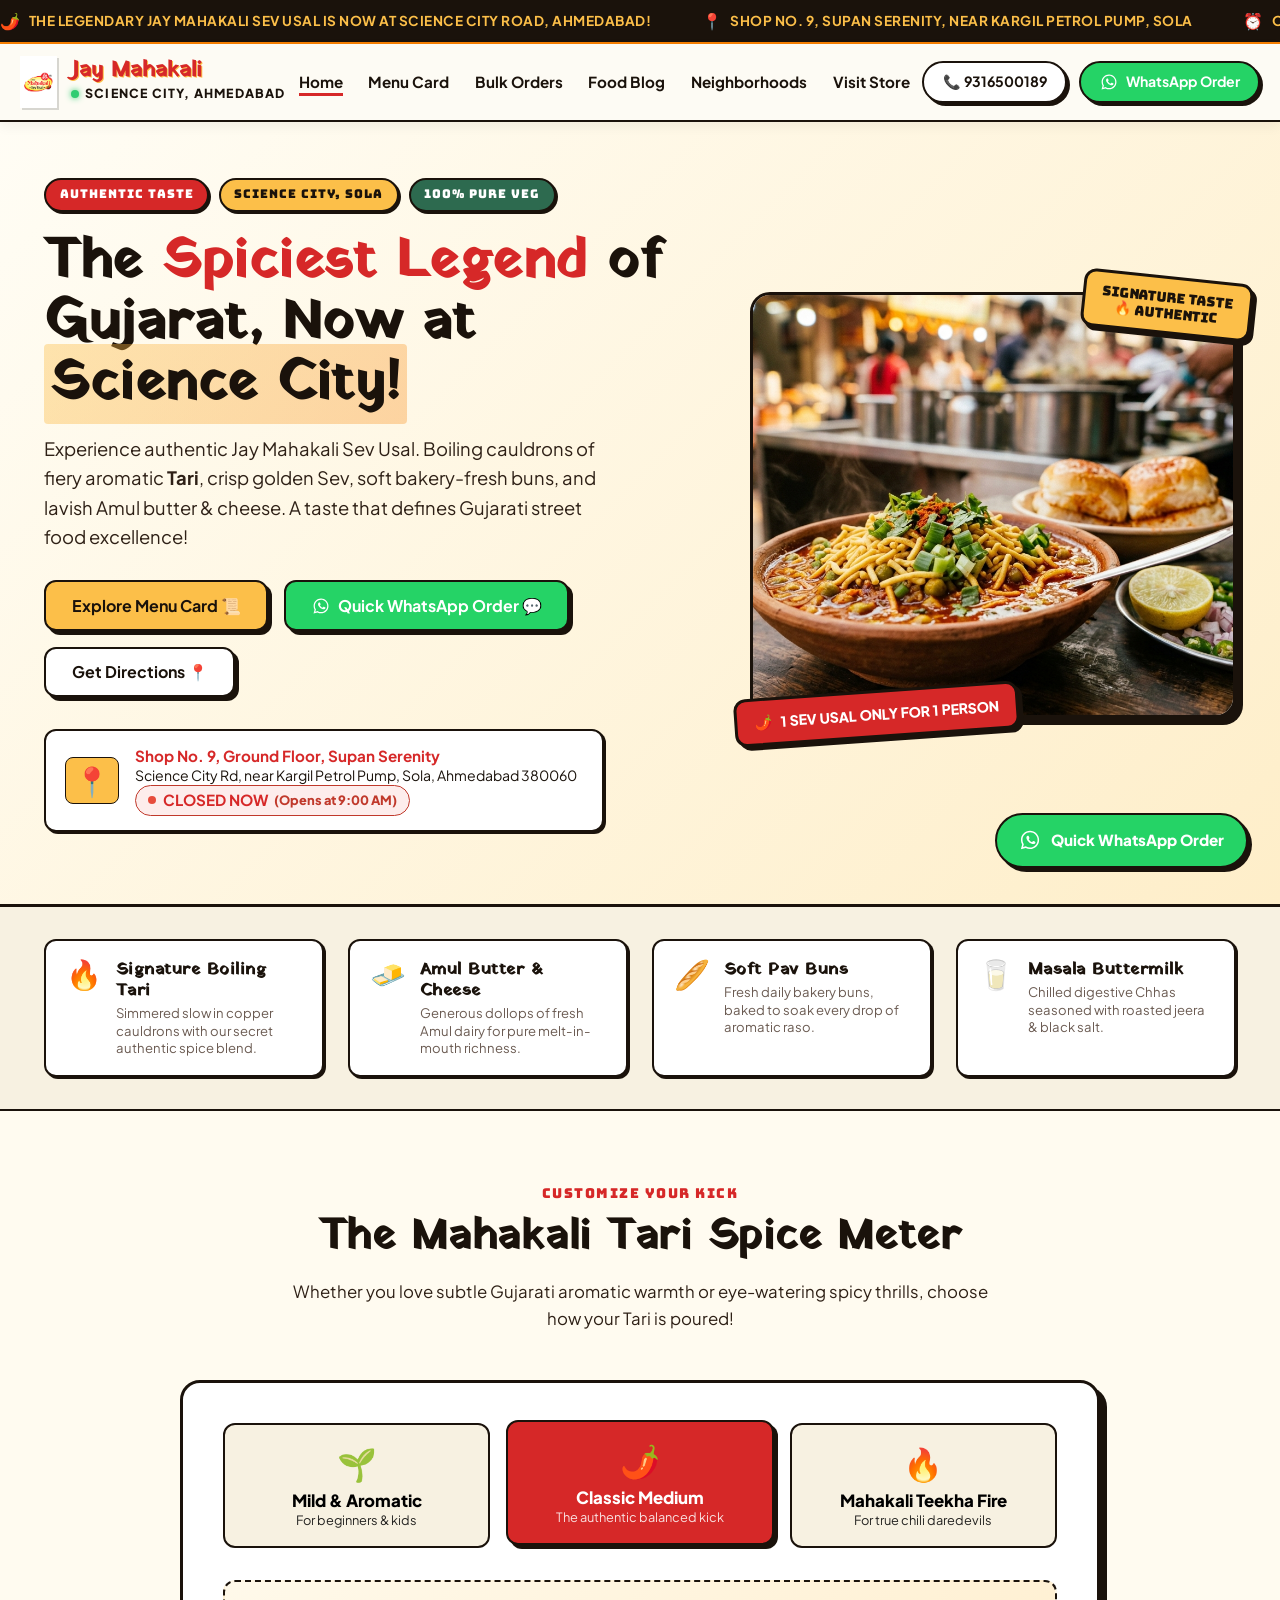
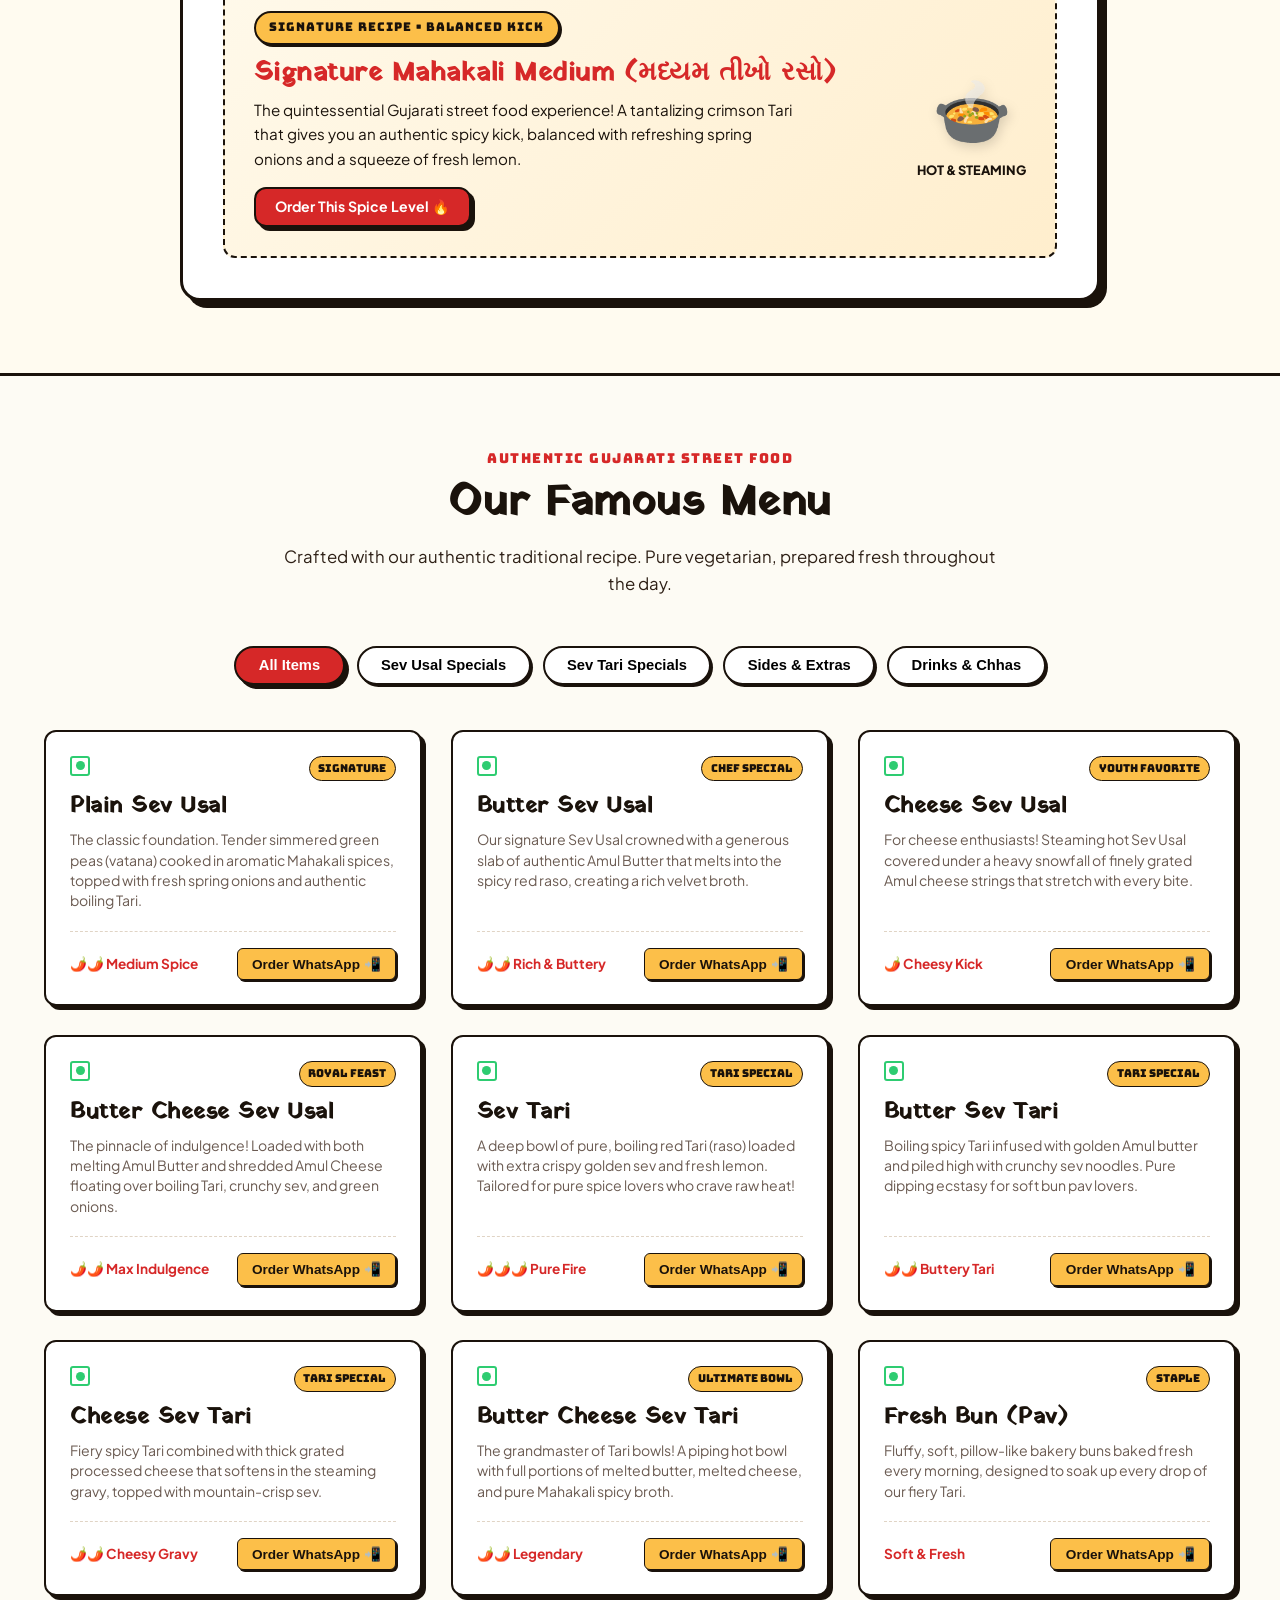
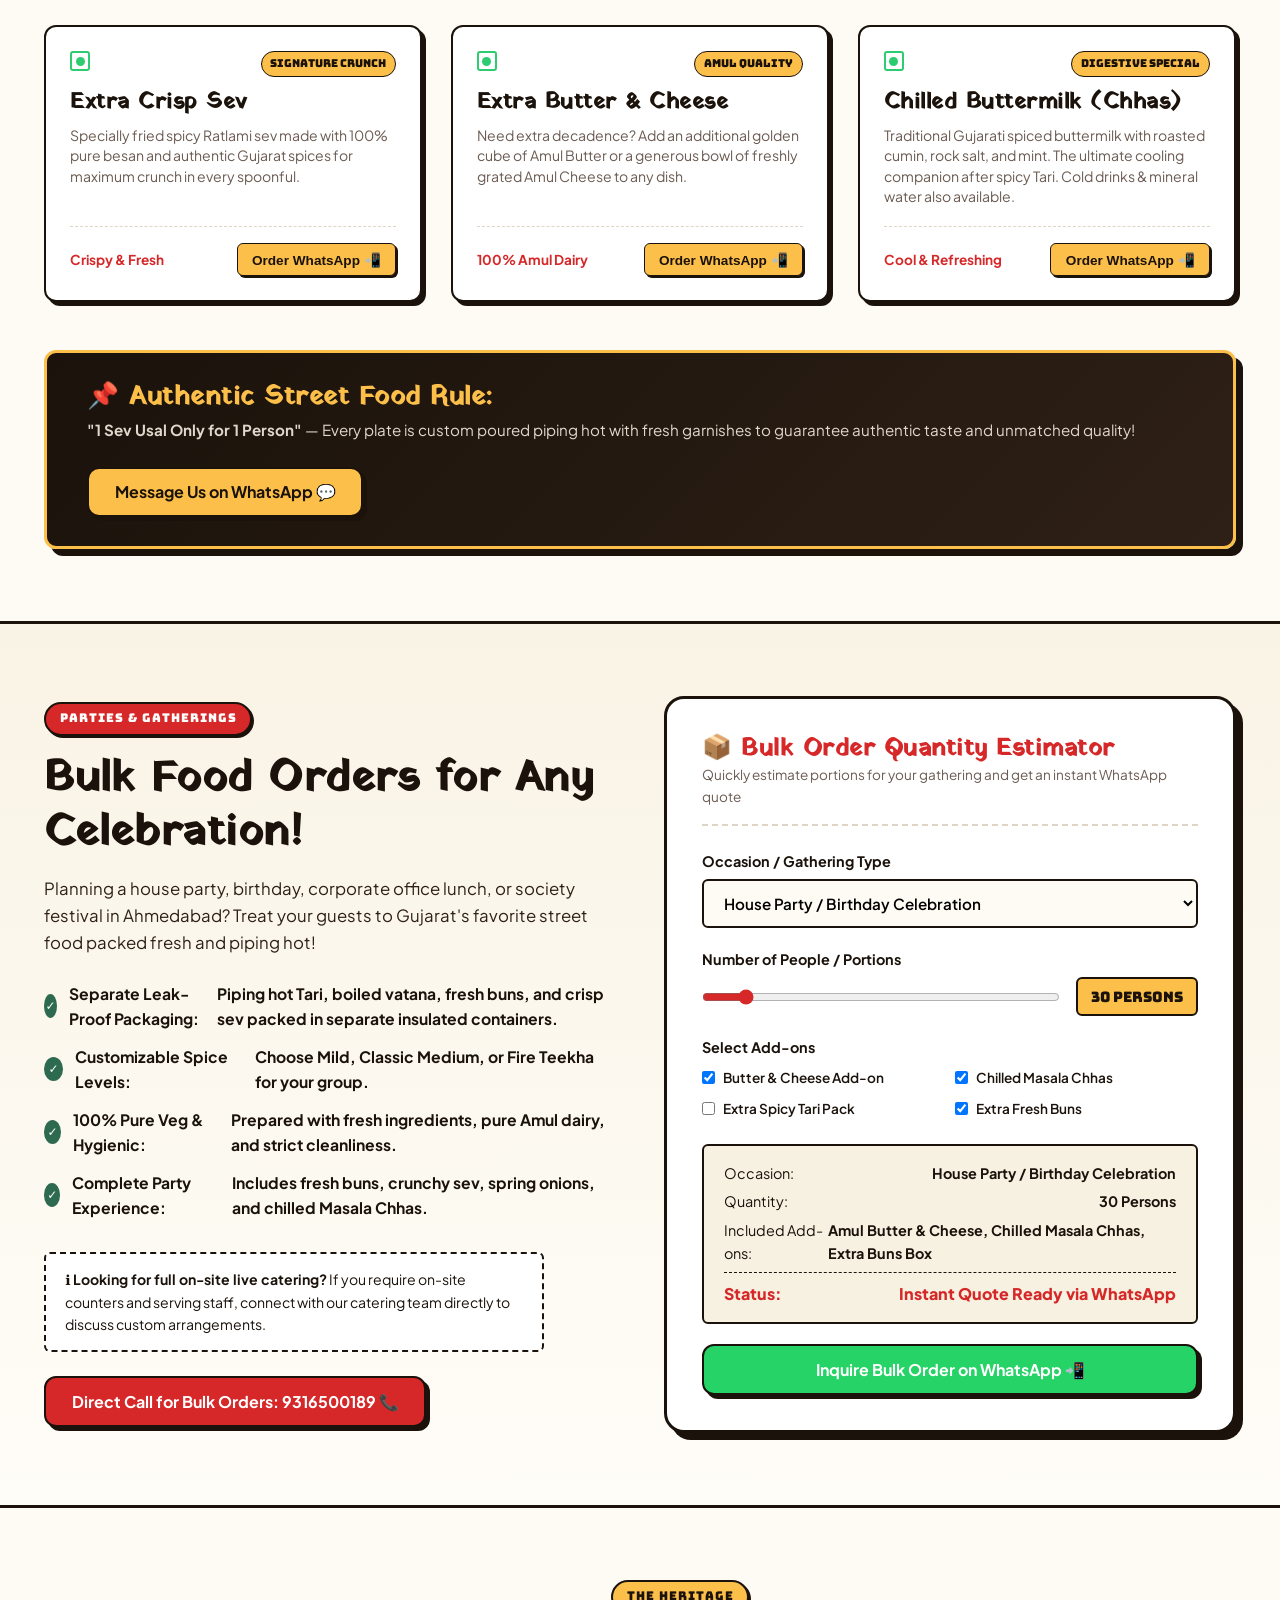
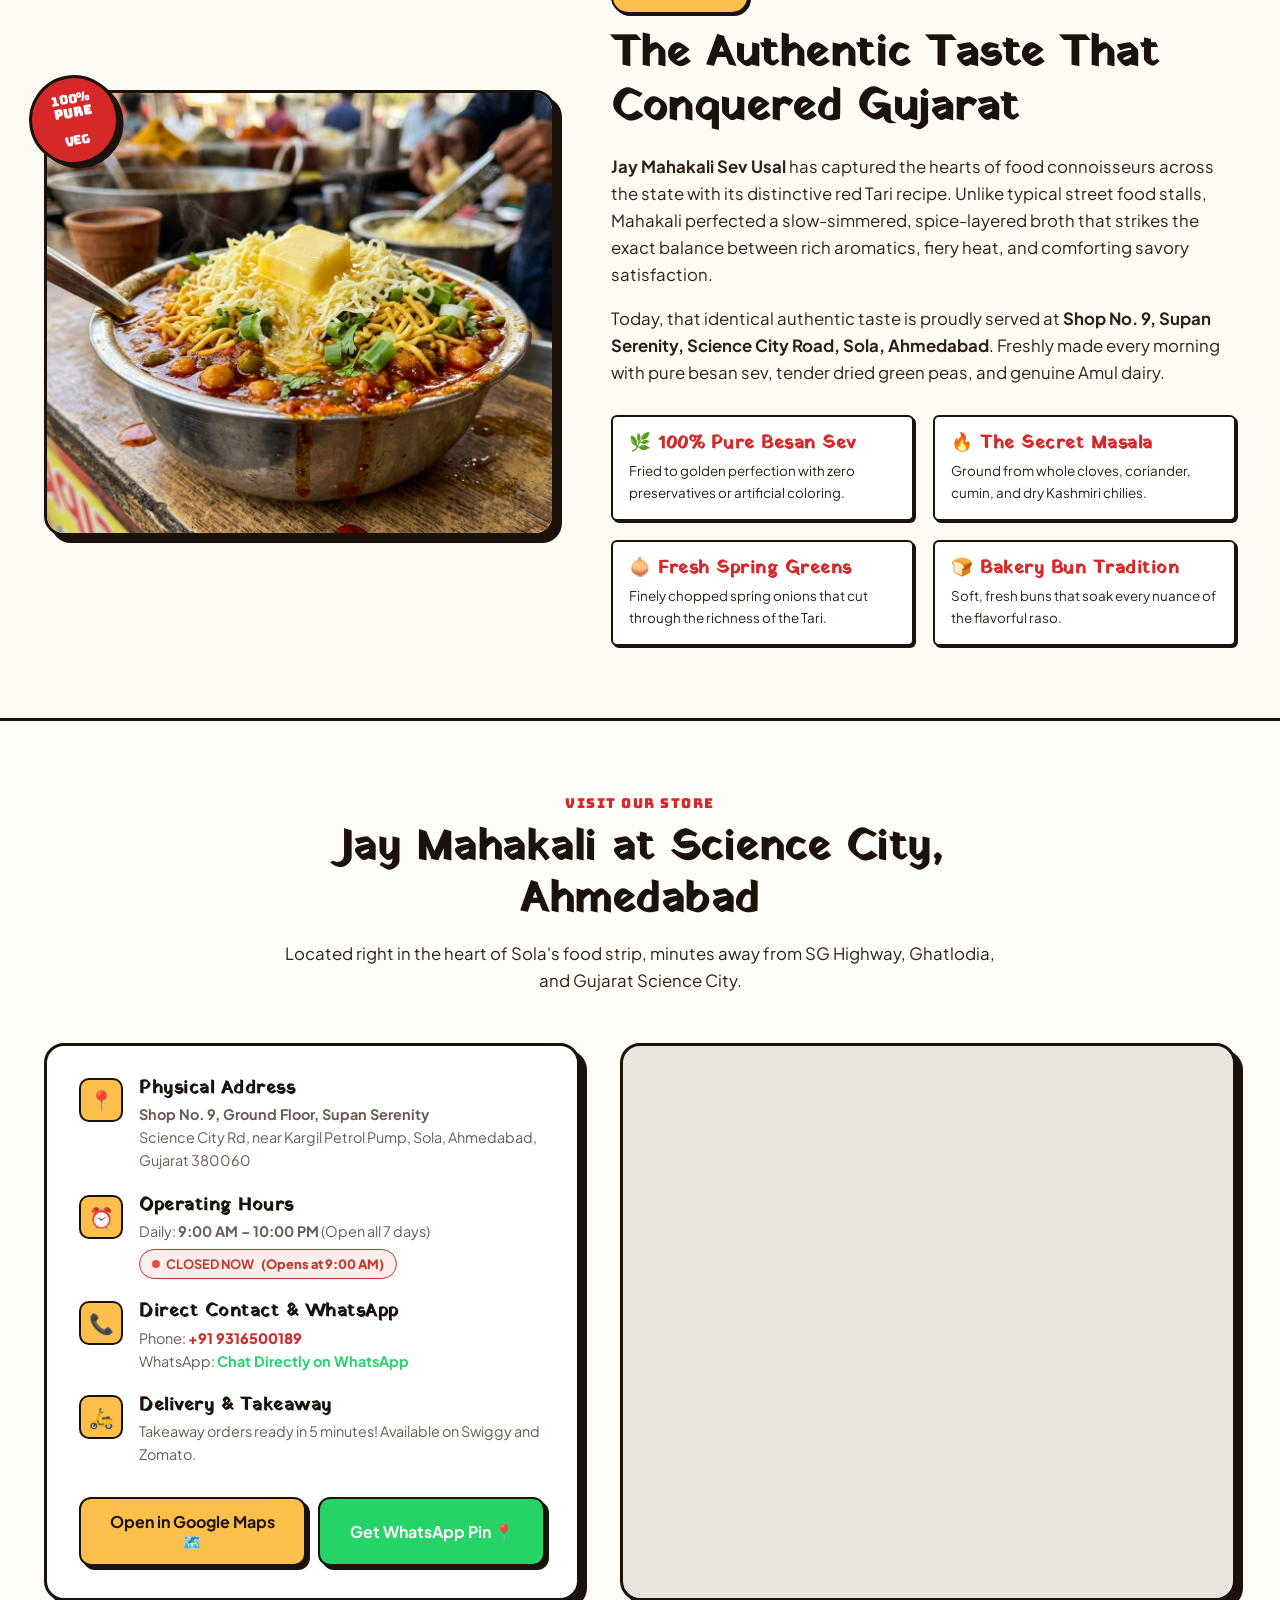
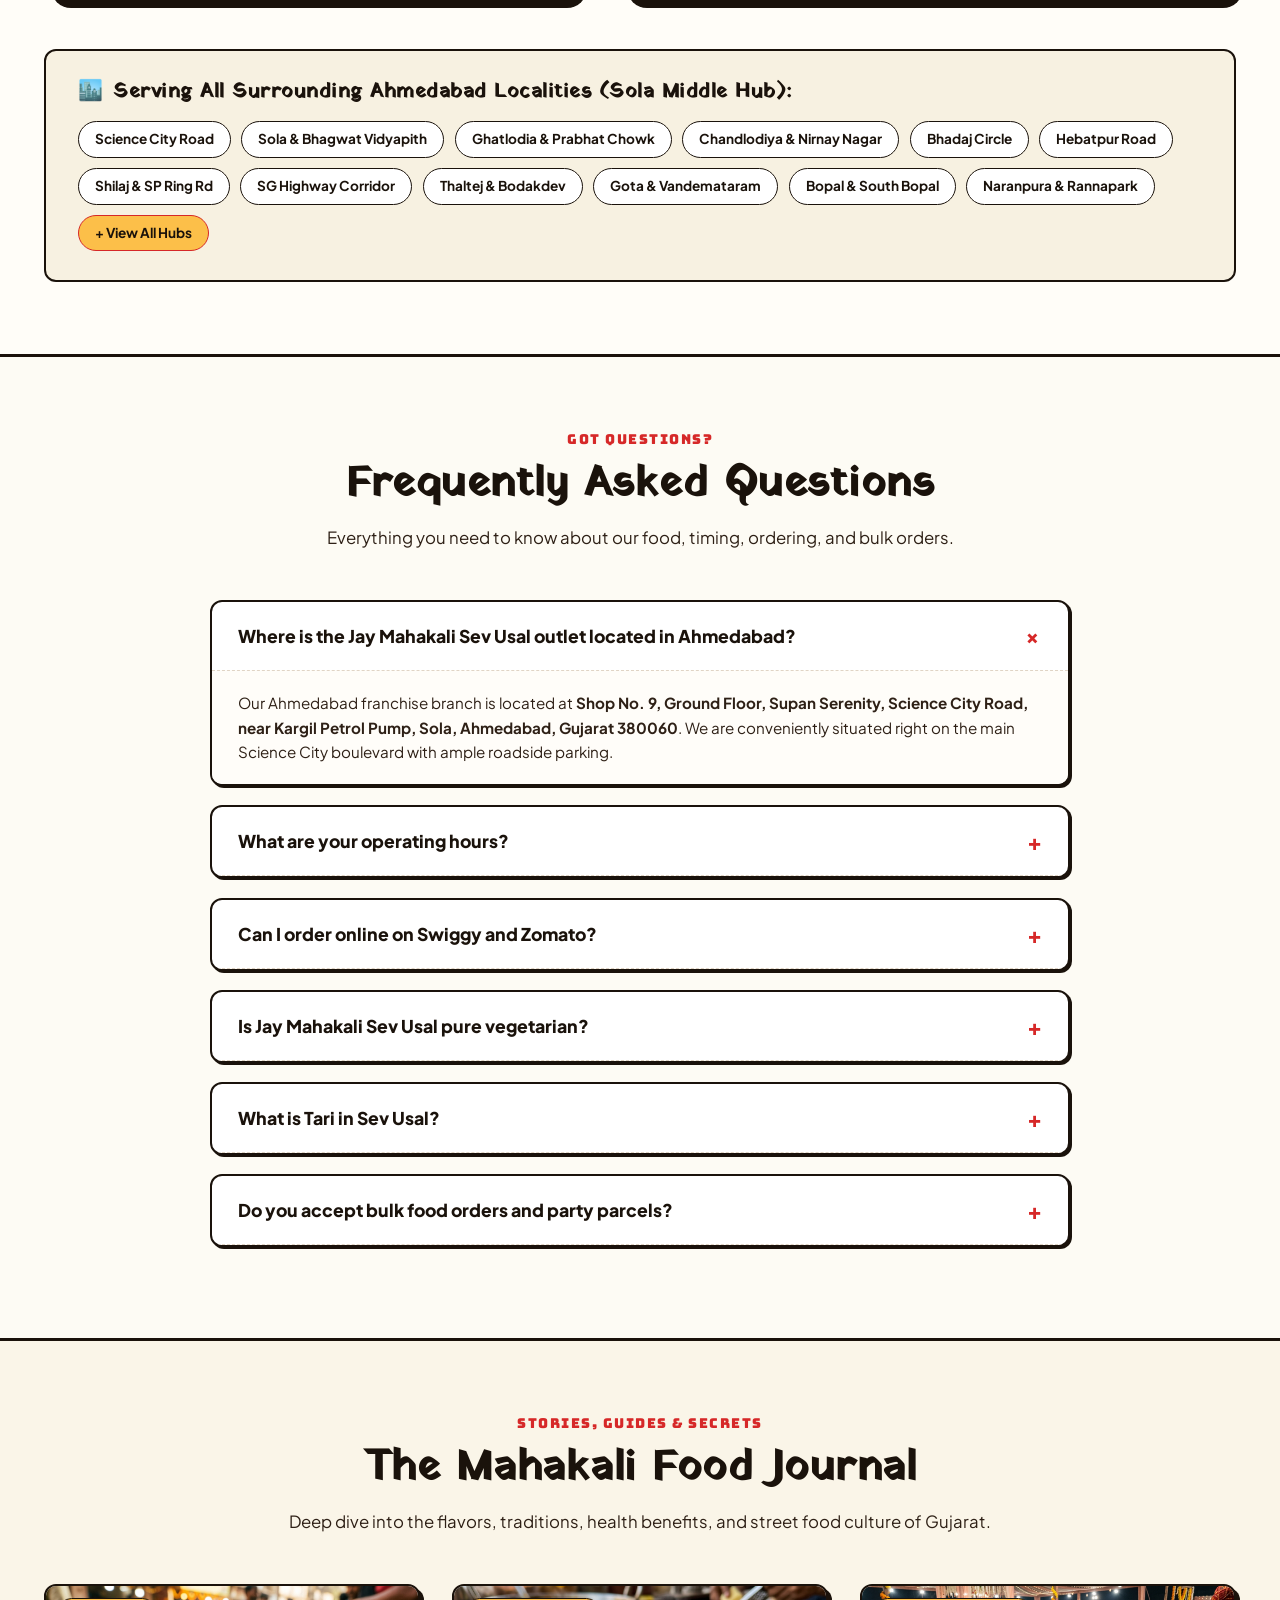
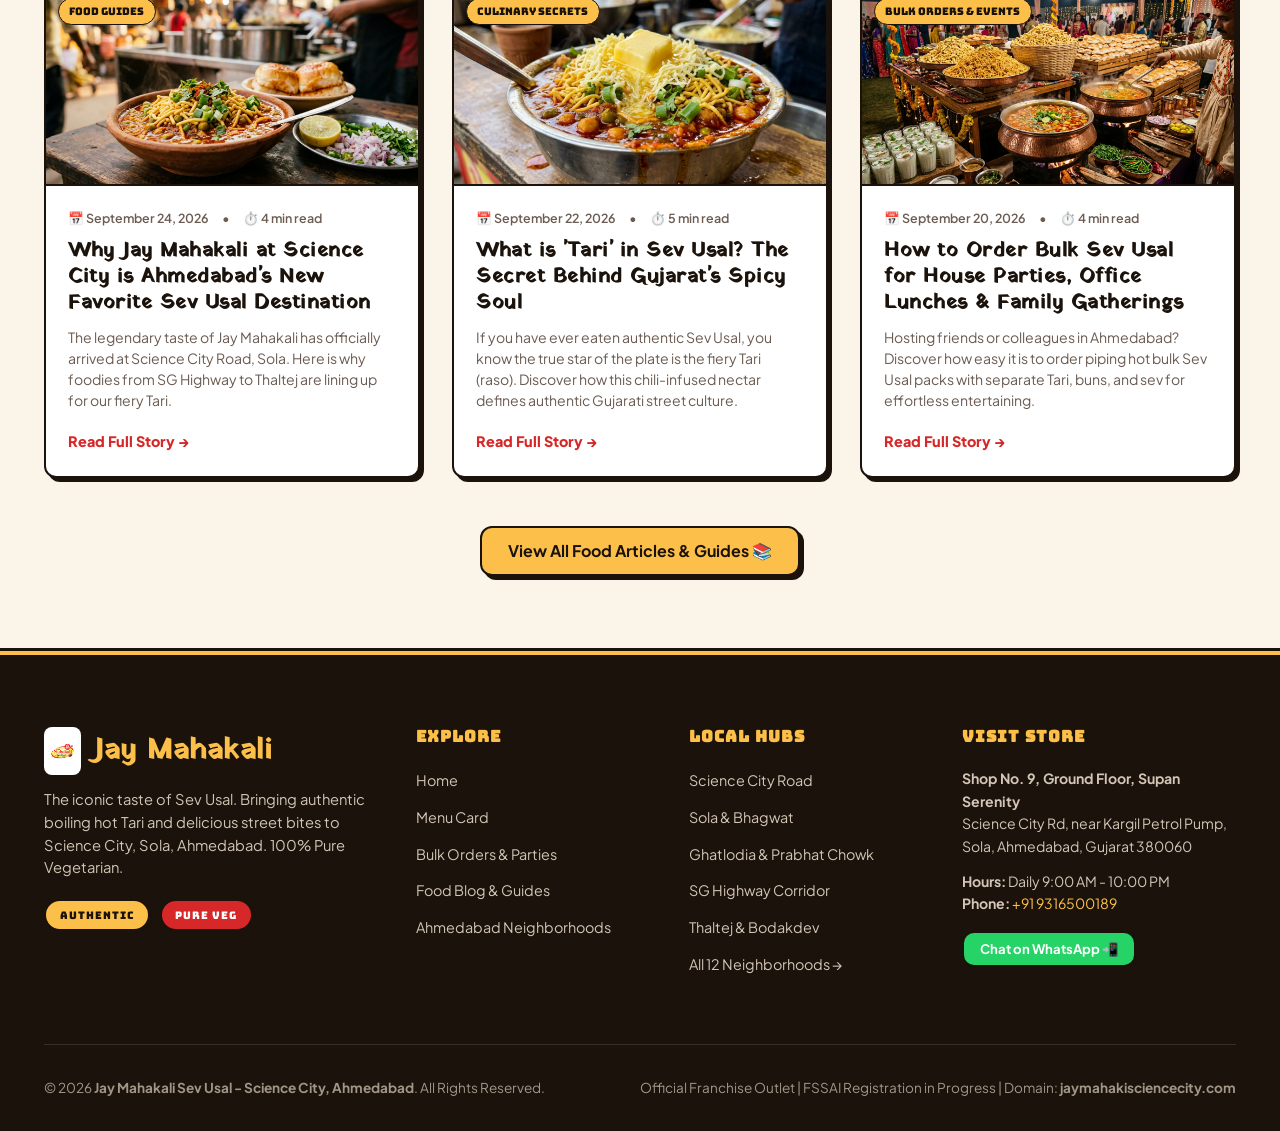
==== commit 367b4980: "Update custom domain to jaymahakisciencecity.com across CNAME, metadata, sitemap, and schemas" ====
--- a/index.html
+++ b/index.html
@@ -8,14 +8,14 @@
   <meta name="keywords" content="Jay Mahakali Sev Usal, Sev Usal Ahmedabad, Best Sev Usal Science City, Jay Mahakali Science City, Sola street food, Sev Usal near Kargil petrol pump, authentic Sev Usal, spicy tari raso, Ahmedabad street food">
   <meta name="author" content="Jay Mahakali Sev Usal">
   <meta name="robots" content="index, follow, max-image-preview:large, max-snippet:-1, max-video-preview:-1">
-  <link rel="canonical" href="https://jaymahakali.com/">
+  <link rel="canonical" href="https://jaymahakisciencecity.com/">
 
   <!-- Open Graph / Facebook -->
   <meta property="og:type" content="restaurant">
   <meta property="og:title" content="Jay Mahakali Sev Usal - Science City, Ahmedabad | Iconic Authentic Taste">
   <meta property="og:description" content="Gujarat's legendary Sev Usal is now in Ahmedabad! Savor our fiery boiling Tari, crispy sev, and buttery buns at Science City Road, Sola.">
-  <meta property="og:url" content="https://jaymahakali.com/">
-  <meta property="og:image" content="https://jaymahakali.com/assets/hero_sev_usal.jpg">
+  <meta property="og:url" content="https://jaymahakisciencecity.com/">
+  <meta property="og:image" content="https://jaymahakisciencecity.com/assets/hero_sev_usal.jpg">
   <meta property="og:site_name" content="Jay Mahakali Sev Usal">
   <meta property="og:locale" content="en_IN">
 
@@ -23,7 +23,7 @@
   <meta name="twitter:card" content="summary_large_image">
   <meta name="twitter:title" content="Jay Mahakali Sev Usal - Science City, Ahmedabad">
   <meta name="twitter:description" content="Authentic Jay Mahakali Sev Usal now at Supan Serenity, Science City Road, Sola. Boiling hot Tari & 100% Pure Veg.">
-  <meta name="twitter:image" content="https://jaymahakali.com/assets/hero_sev_usal.jpg">
+  <meta name="twitter:image" content="https://jaymahakisciencecity.com/assets/hero_sev_usal.jpg">
 
   <!-- Geo & Local SEO Meta Tags -->
   <meta name="geo.region" content="IN-GJ">
@@ -39,11 +39,11 @@
   {
     "@context": "https://schema.org",
     "@type": "Restaurant",
-    "@id": "https://jaymahakali.com/#restaurant",
+    "@id": "https://jaymahakisciencecity.com/#restaurant",
     "name": "Jay Mahakali Sev Usal - Science City",
-    "image": "https://jaymahakali.com/assets/hero_sev_usal.jpg",
-    "logo": "https://jaymahakali.com/assets/logo.png",
-    "url": "https://jaymahakali.com/",
+    "image": "https://jaymahakisciencecity.com/assets/hero_sev_usal.jpg",
+    "logo": "https://jaymahakisciencecity.com/assets/logo.png",
+    "url": "https://jaymahakisciencecity.com/",
     "telephone": "+919316500189",
     "priceRange": "₹₹",
     "servesCuisine": [
@@ -81,7 +81,7 @@
         "closes": "22:00"
       }
     ],
-    "hasMenu": "https://jaymahakali.com/menu.html",
+    "hasMenu": "https://jaymahakisciencecity.com/menu.html",
     "acceptsReservations": "False",
     "paymentAccepted": "Cash, UPI, PhonePe, Google Pay, Paytm",
     "aggregateRating": {
@@ -1044,7 +1044,7 @@
           &copy; 2026 <strong>Jay Mahakali Sev Usal - Science City, Ahmedabad</strong>. All Rights Reserved.
         </div>
         <div>
-          Official Franchise Outlet | FSSAI Registration in Progress | Domain: <strong>jaymahakali.com</strong>
+          Official Franchise Outlet | FSSAI Registration in Progress | Domain: <strong>jaymahakisciencecity.com</strong>
         </div>
       </div>
     </div>
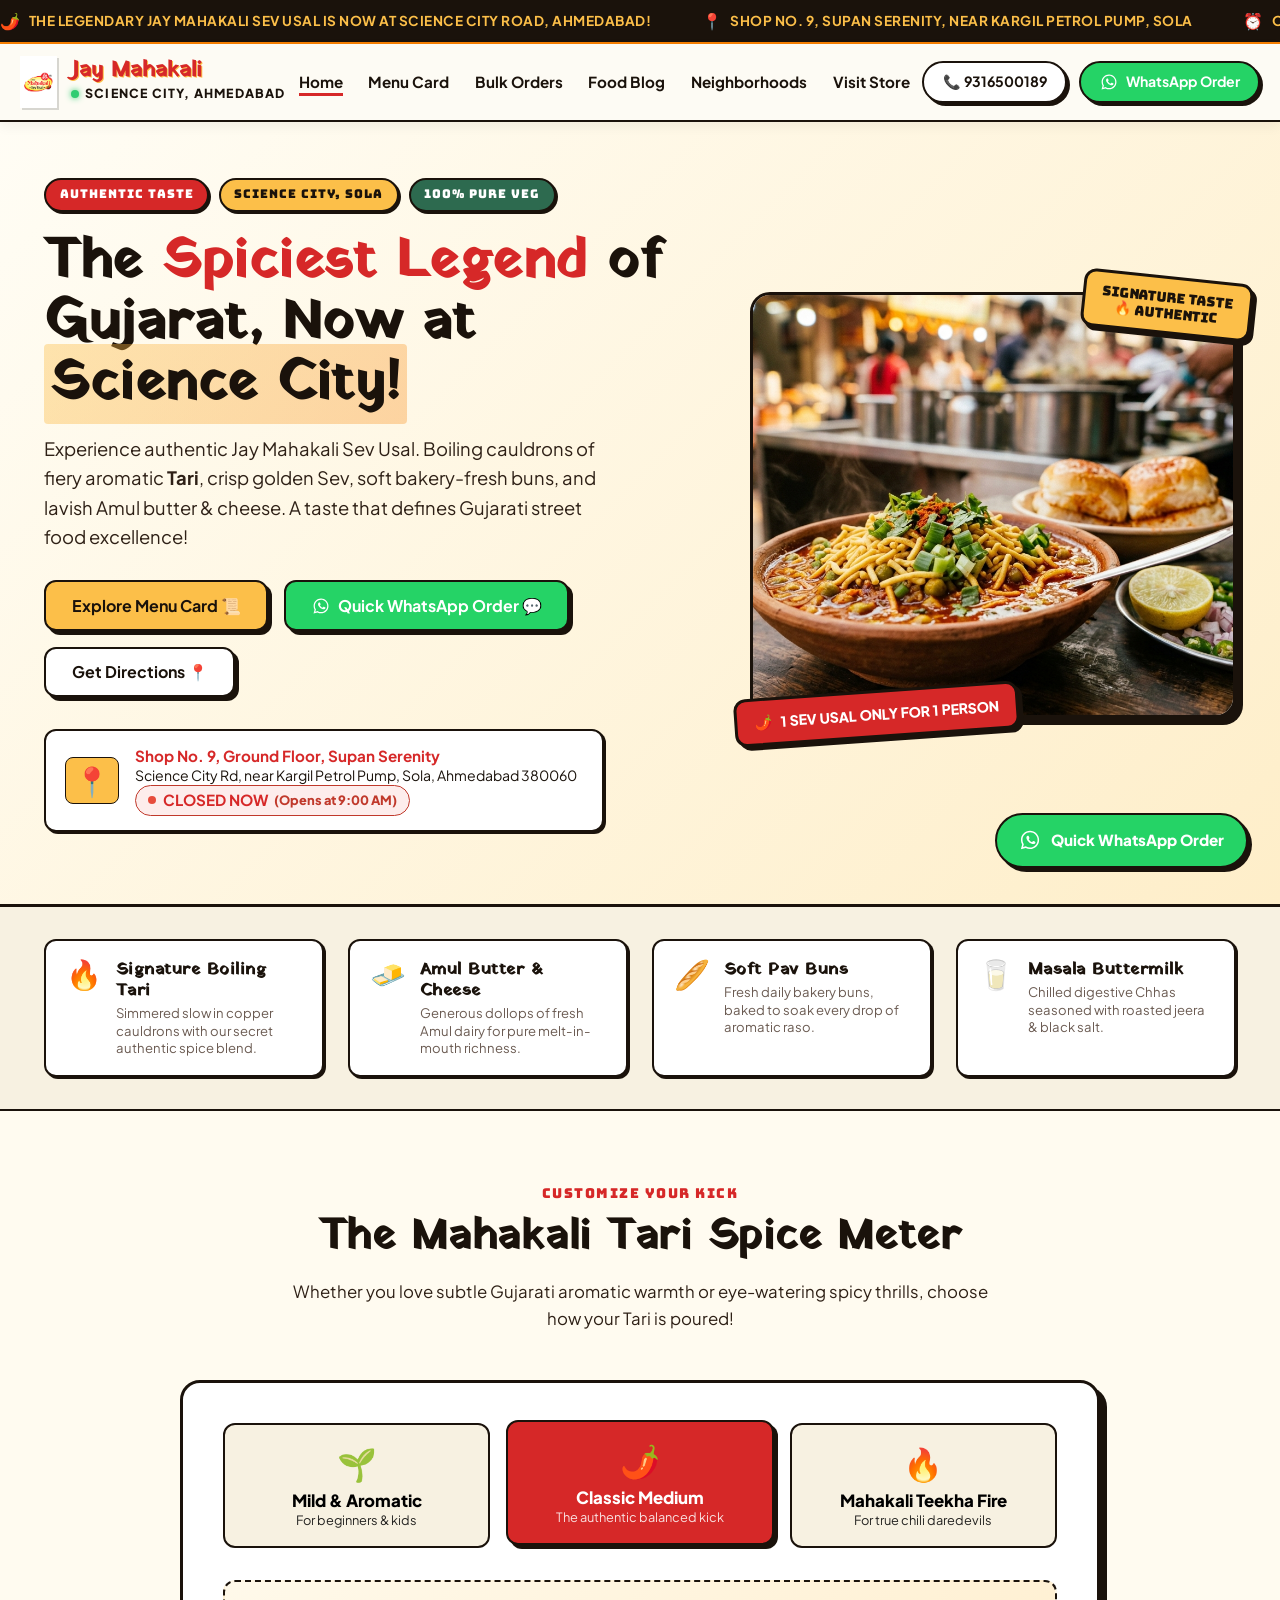
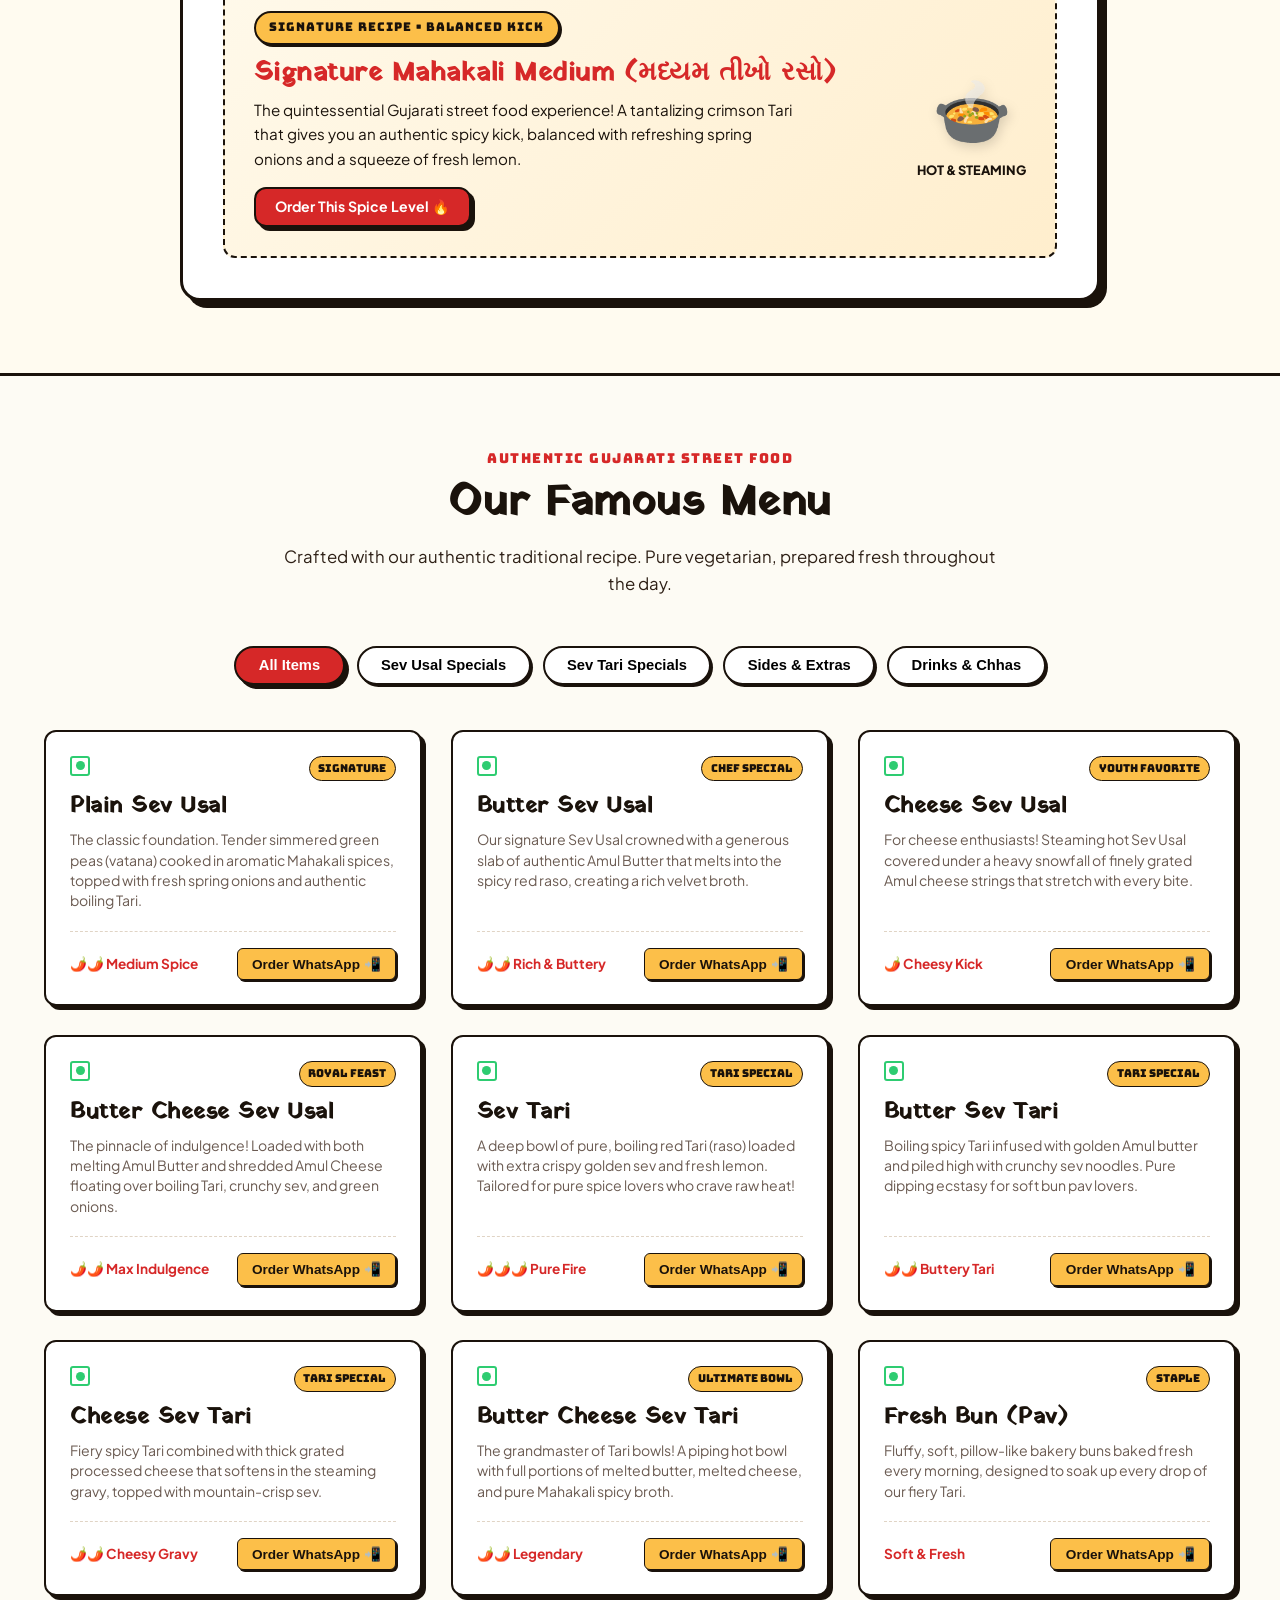
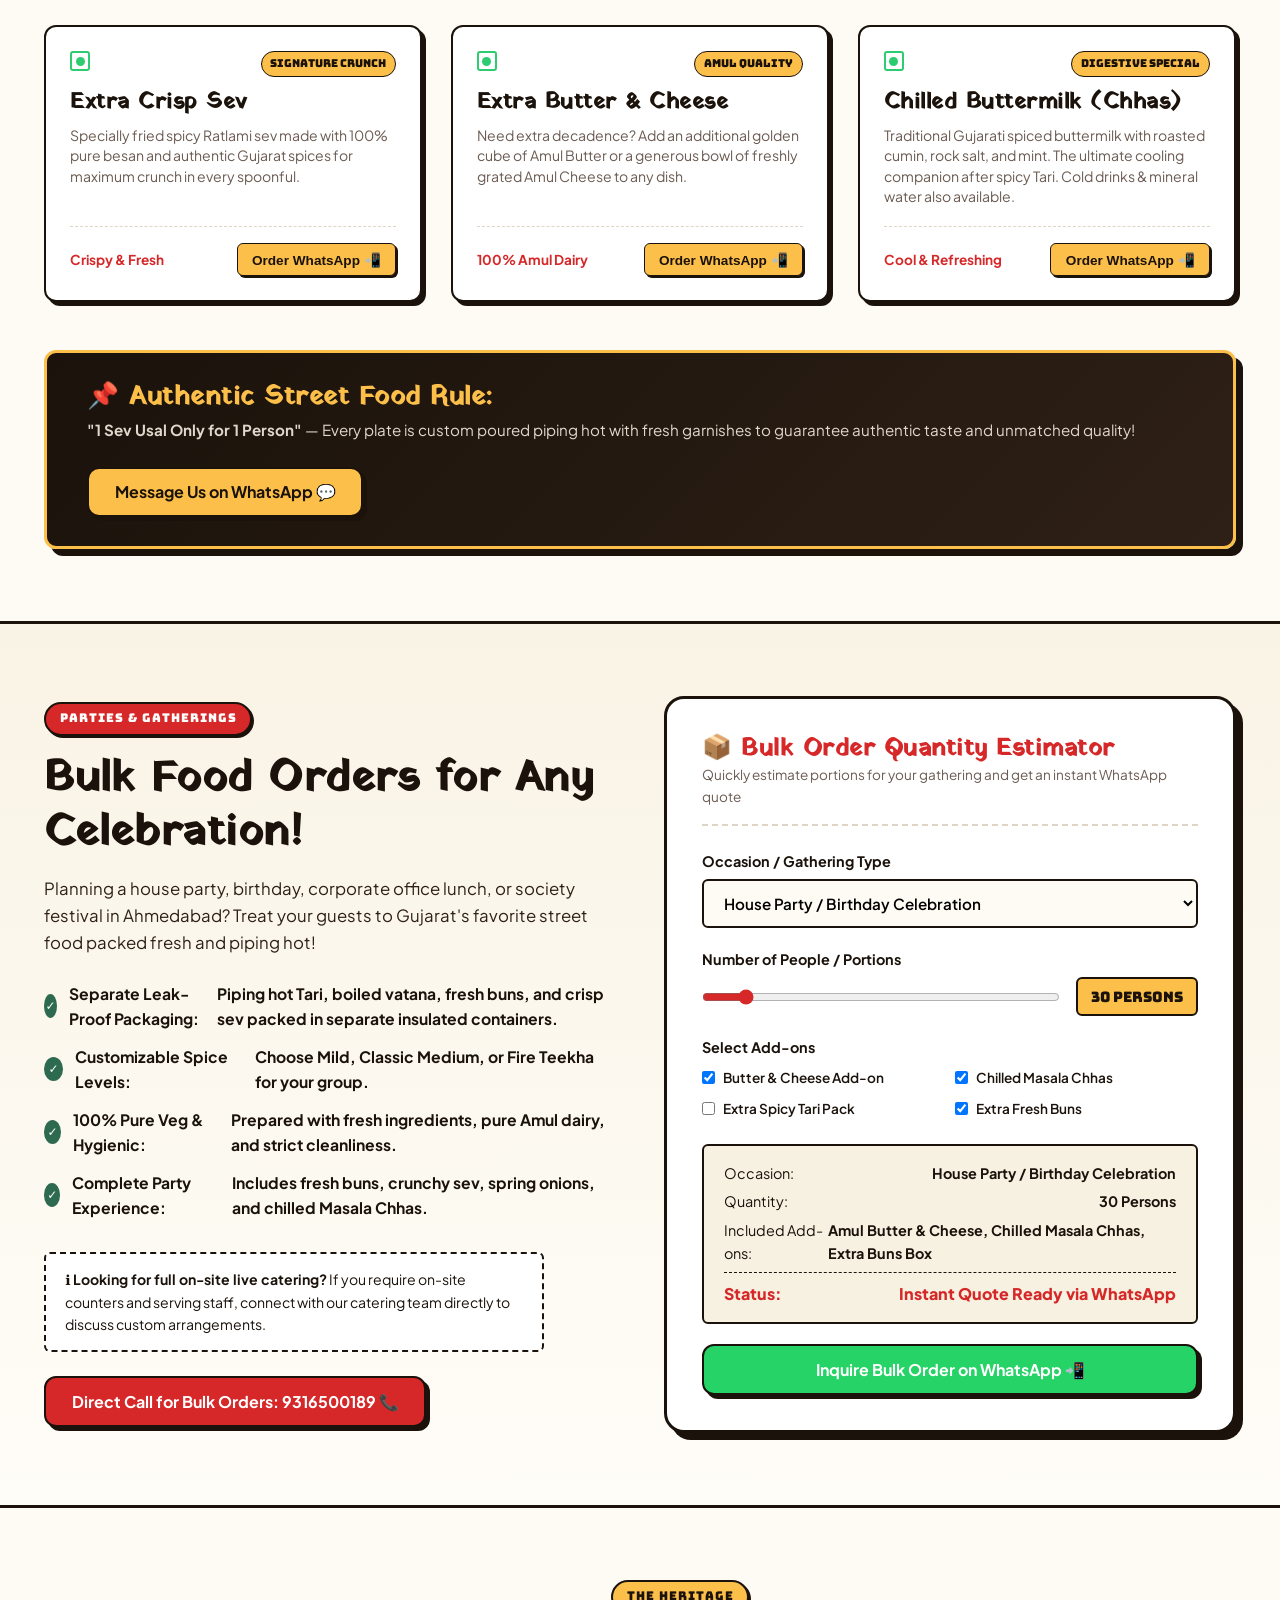
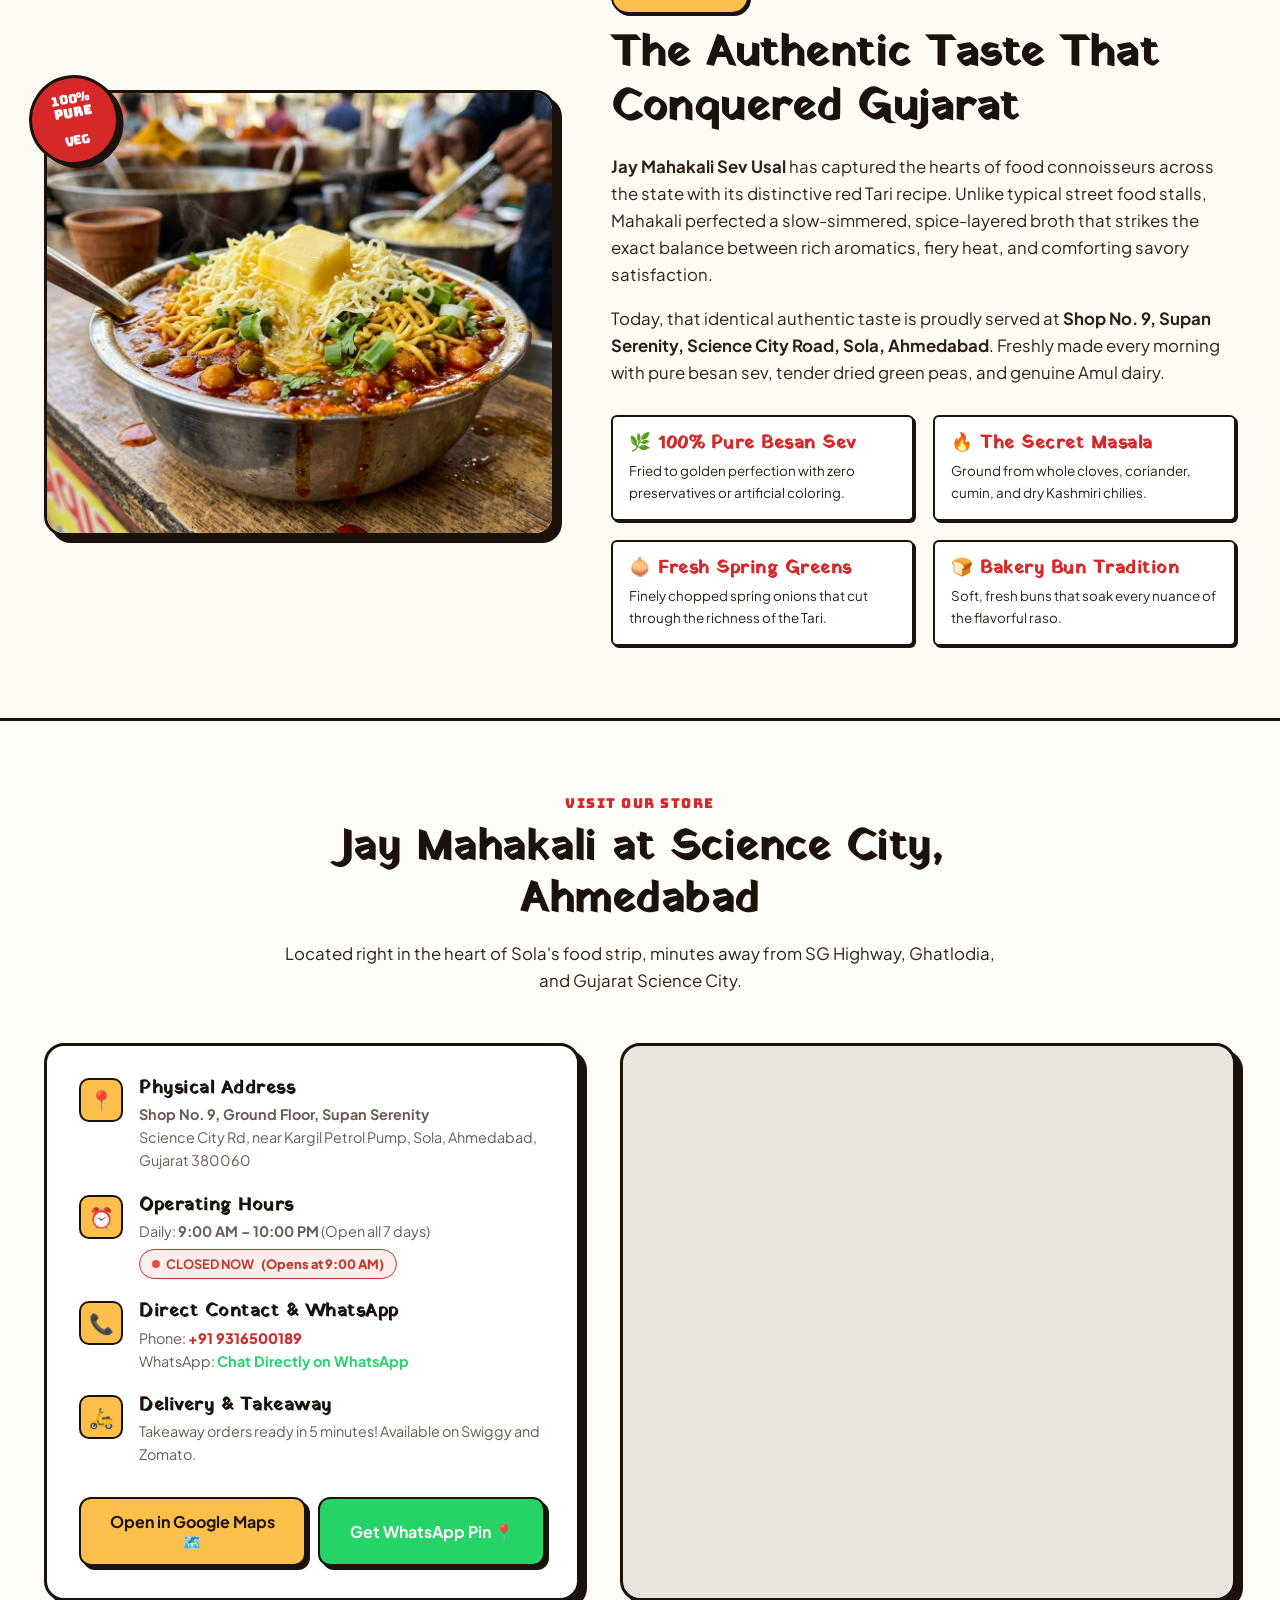
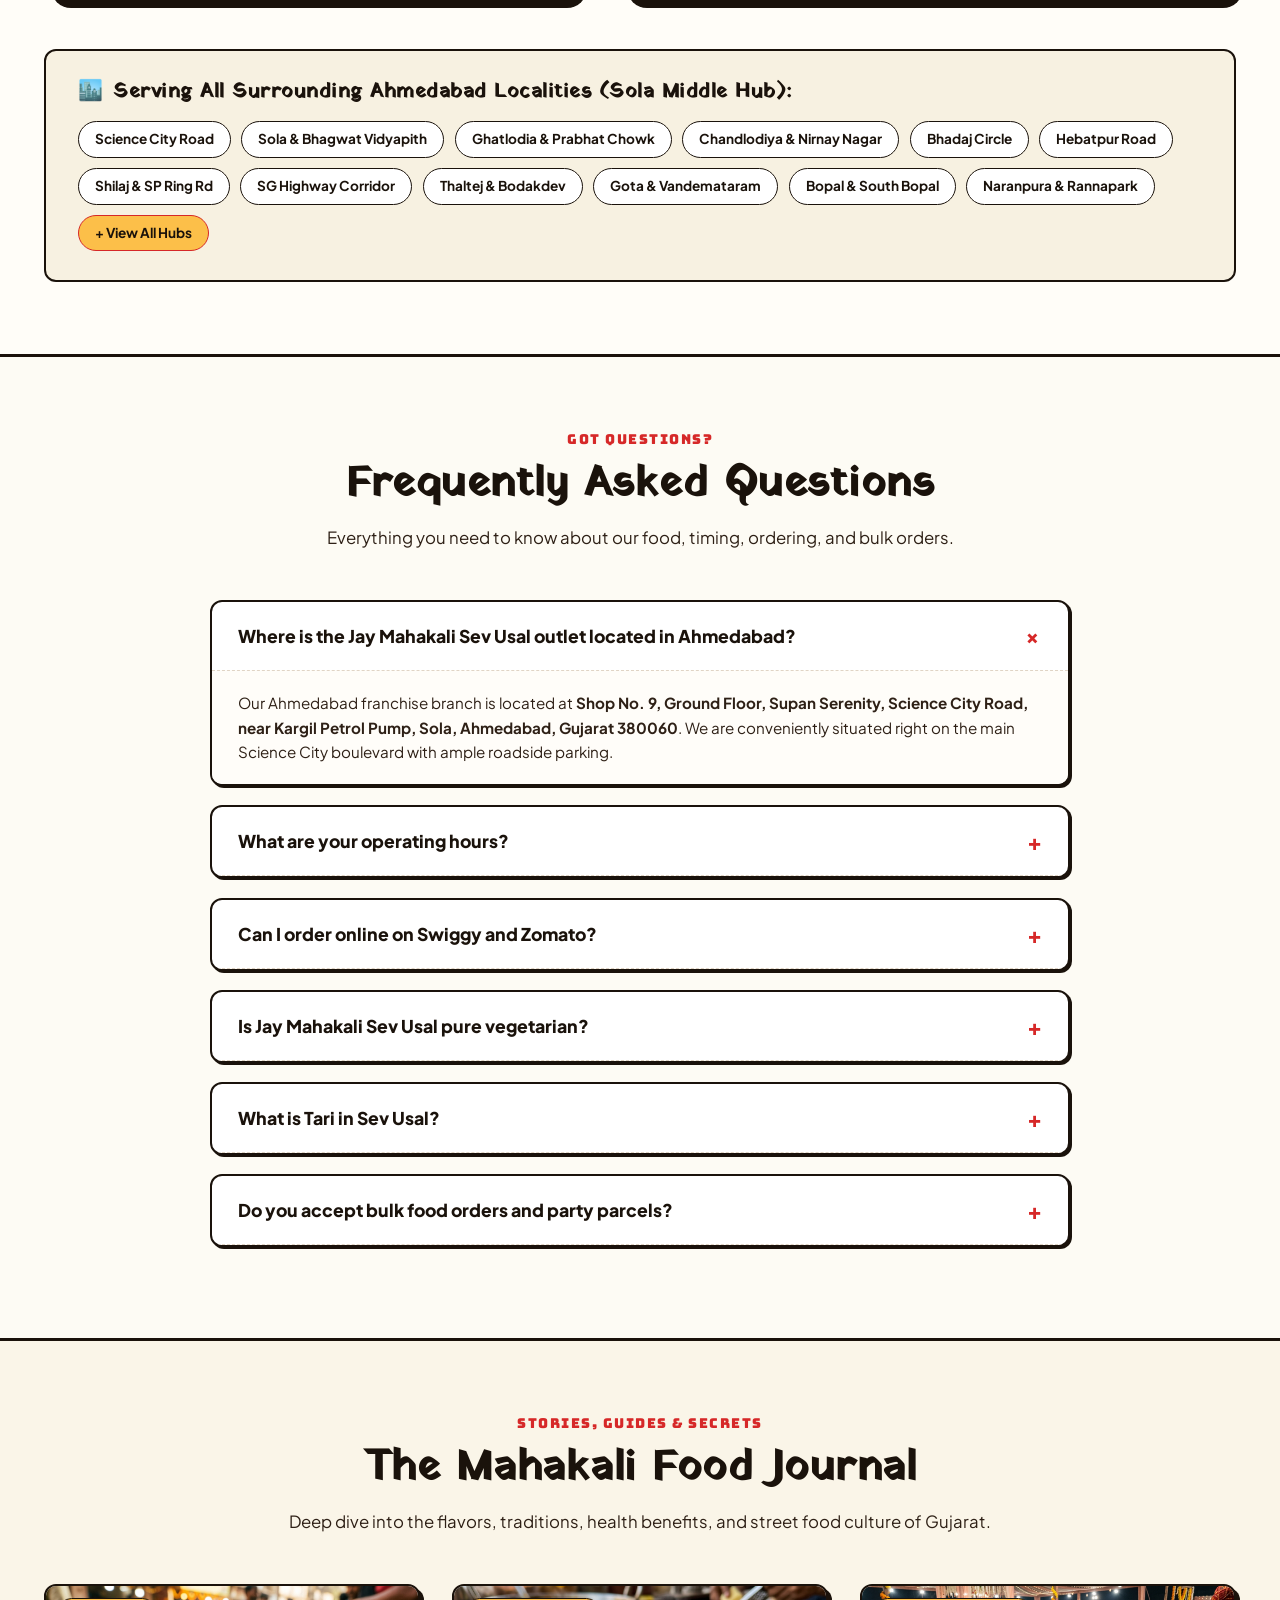
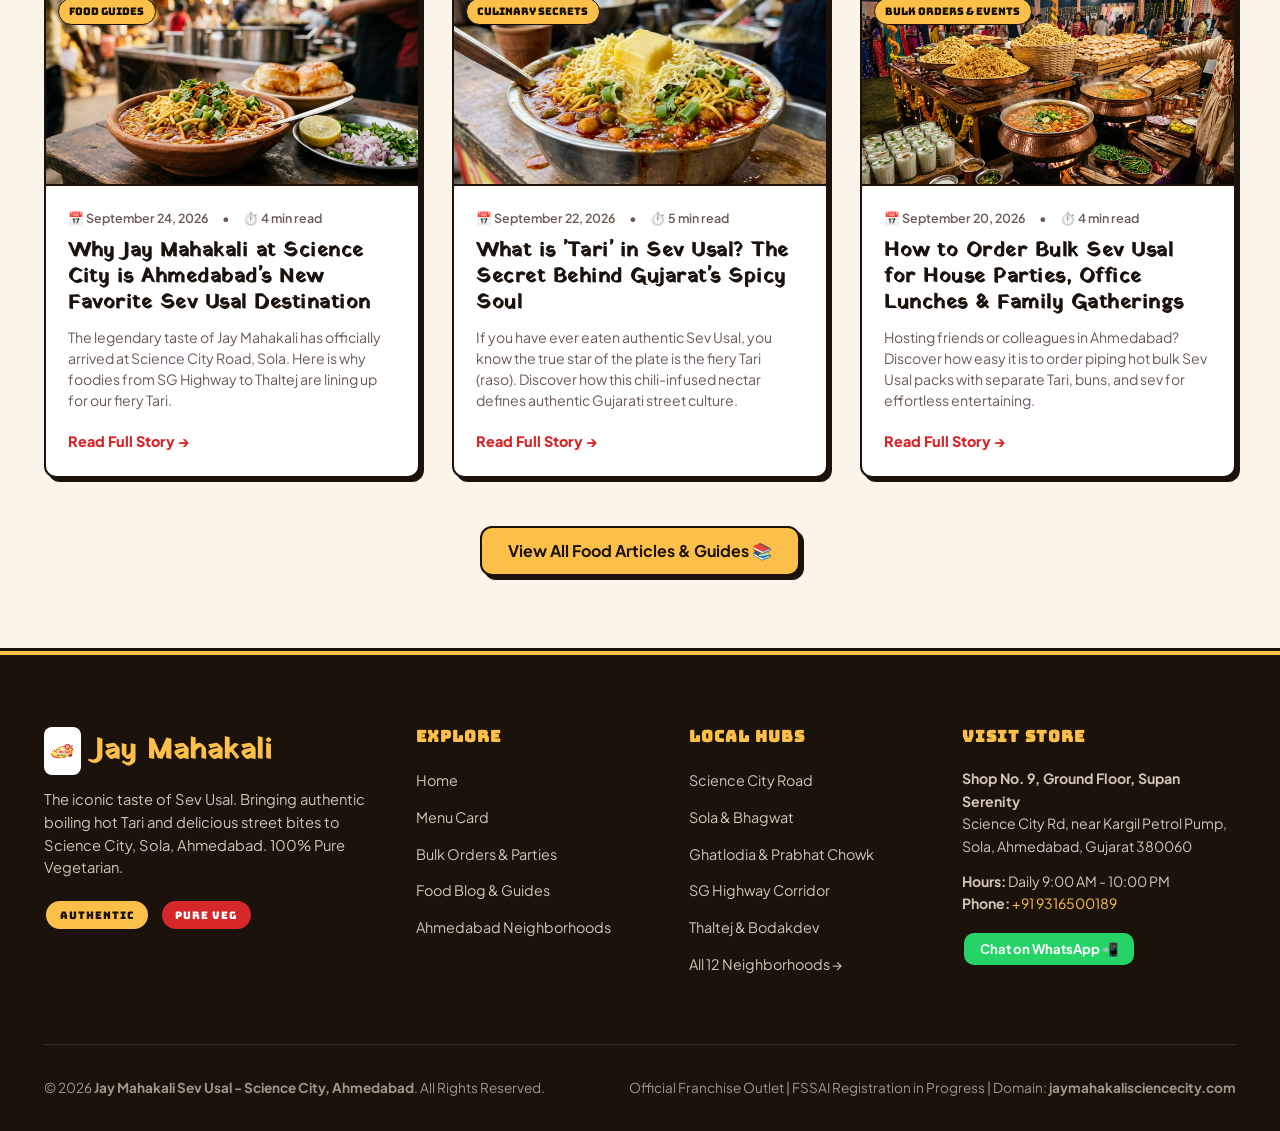
==== commit cc9dc53f: "Update custom domain to jaymahakalisciencecity.com across all templates, schemas, and sitemap" ====
--- a/index.html
+++ b/index.html
@@ -8,14 +8,14 @@
   <meta name="keywords" content="Jay Mahakali Sev Usal, Sev Usal Ahmedabad, Best Sev Usal Science City, Jay Mahakali Science City, Sola street food, Sev Usal near Kargil petrol pump, authentic Sev Usal, spicy tari raso, Ahmedabad street food">
   <meta name="author" content="Jay Mahakali Sev Usal">
   <meta name="robots" content="index, follow, max-image-preview:large, max-snippet:-1, max-video-preview:-1">
-  <link rel="canonical" href="https://jaymahakisciencecity.com/">
+  <link rel="canonical" href="https://jaymahakalisciencecity.com/">
 
   <!-- Open Graph / Facebook -->
   <meta property="og:type" content="restaurant">
   <meta property="og:title" content="Jay Mahakali Sev Usal - Science City, Ahmedabad | Iconic Authentic Taste">
   <meta property="og:description" content="Gujarat's legendary Sev Usal is now in Ahmedabad! Savor our fiery boiling Tari, crispy sev, and buttery buns at Science City Road, Sola.">
-  <meta property="og:url" content="https://jaymahakisciencecity.com/">
-  <meta property="og:image" content="https://jaymahakisciencecity.com/assets/hero_sev_usal.jpg">
+  <meta property="og:url" content="https://jaymahakalisciencecity.com/">
+  <meta property="og:image" content="https://jaymahakalisciencecity.com/assets/hero_sev_usal.jpg">
   <meta property="og:site_name" content="Jay Mahakali Sev Usal">
   <meta property="og:locale" content="en_IN">
 
@@ -23,7 +23,7 @@
   <meta name="twitter:card" content="summary_large_image">
   <meta name="twitter:title" content="Jay Mahakali Sev Usal - Science City, Ahmedabad">
   <meta name="twitter:description" content="Authentic Jay Mahakali Sev Usal now at Supan Serenity, Science City Road, Sola. Boiling hot Tari & 100% Pure Veg.">
-  <meta name="twitter:image" content="https://jaymahakisciencecity.com/assets/hero_sev_usal.jpg">
+  <meta name="twitter:image" content="https://jaymahakalisciencecity.com/assets/hero_sev_usal.jpg">
 
   <!-- Geo & Local SEO Meta Tags -->
   <meta name="geo.region" content="IN-GJ">
@@ -39,11 +39,11 @@
   {
     "@context": "https://schema.org",
     "@type": "Restaurant",
-    "@id": "https://jaymahakisciencecity.com/#restaurant",
+    "@id": "https://jaymahakalisciencecity.com/#restaurant",
     "name": "Jay Mahakali Sev Usal - Science City",
-    "image": "https://jaymahakisciencecity.com/assets/hero_sev_usal.jpg",
-    "logo": "https://jaymahakisciencecity.com/assets/logo.png",
-    "url": "https://jaymahakisciencecity.com/",
+    "image": "https://jaymahakalisciencecity.com/assets/hero_sev_usal.jpg",
+    "logo": "https://jaymahakalisciencecity.com/assets/logo.png",
+    "url": "https://jaymahakalisciencecity.com/",
     "telephone": "+919316500189",
     "priceRange": "₹₹",
     "servesCuisine": [
@@ -81,7 +81,7 @@
         "closes": "22:00"
       }
     ],
-    "hasMenu": "https://jaymahakisciencecity.com/menu.html",
+    "hasMenu": "https://jaymahakalisciencecity.com/menu.html",
     "acceptsReservations": "False",
     "paymentAccepted": "Cash, UPI, PhonePe, Google Pay, Paytm",
     "aggregateRating": {
@@ -1044,7 +1044,7 @@
           &copy; 2026 <strong>Jay Mahakali Sev Usal - Science City, Ahmedabad</strong>. All Rights Reserved.
         </div>
         <div>
-          Official Franchise Outlet | FSSAI Registration in Progress | Domain: <strong>jaymahakisciencecity.com</strong>
+          Official Franchise Outlet | FSSAI Registration in Progress | Domain: <strong>jaymahakalisciencecity.com</strong>
         </div>
       </div>
     </div>
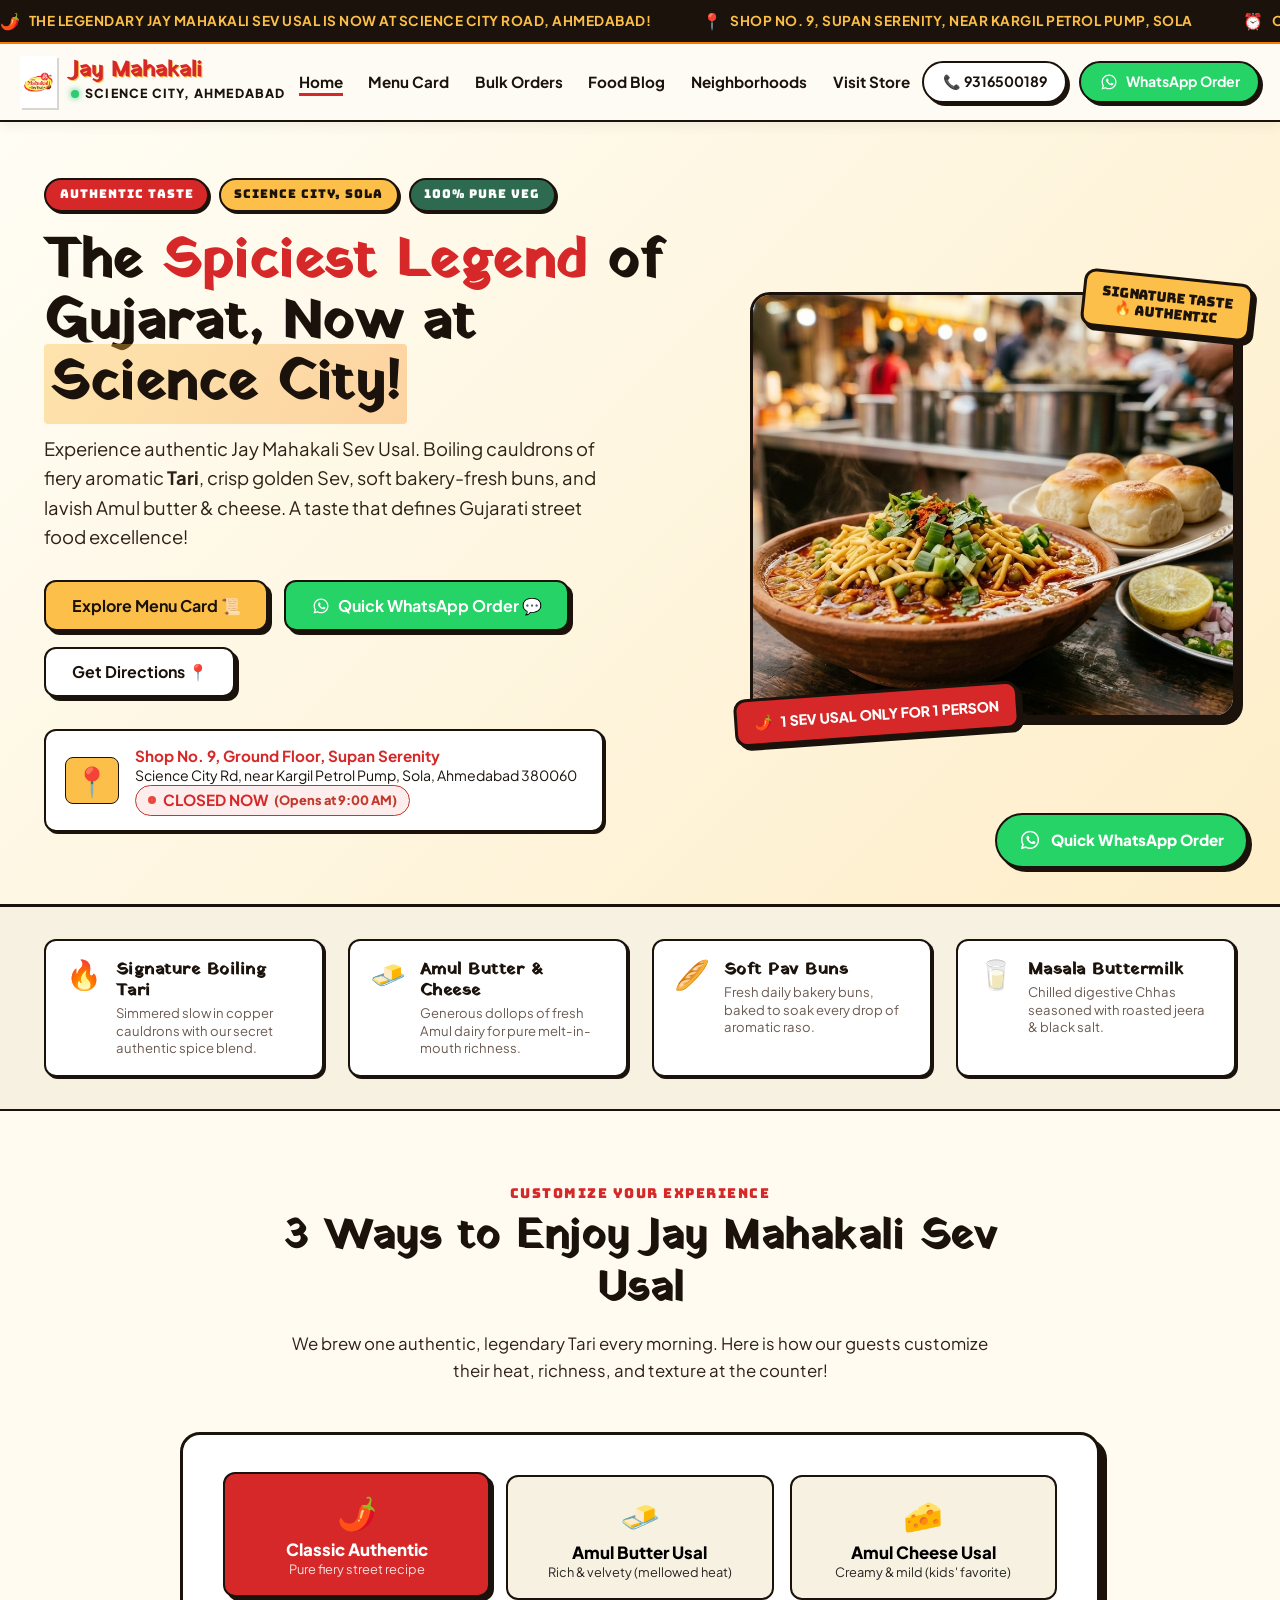
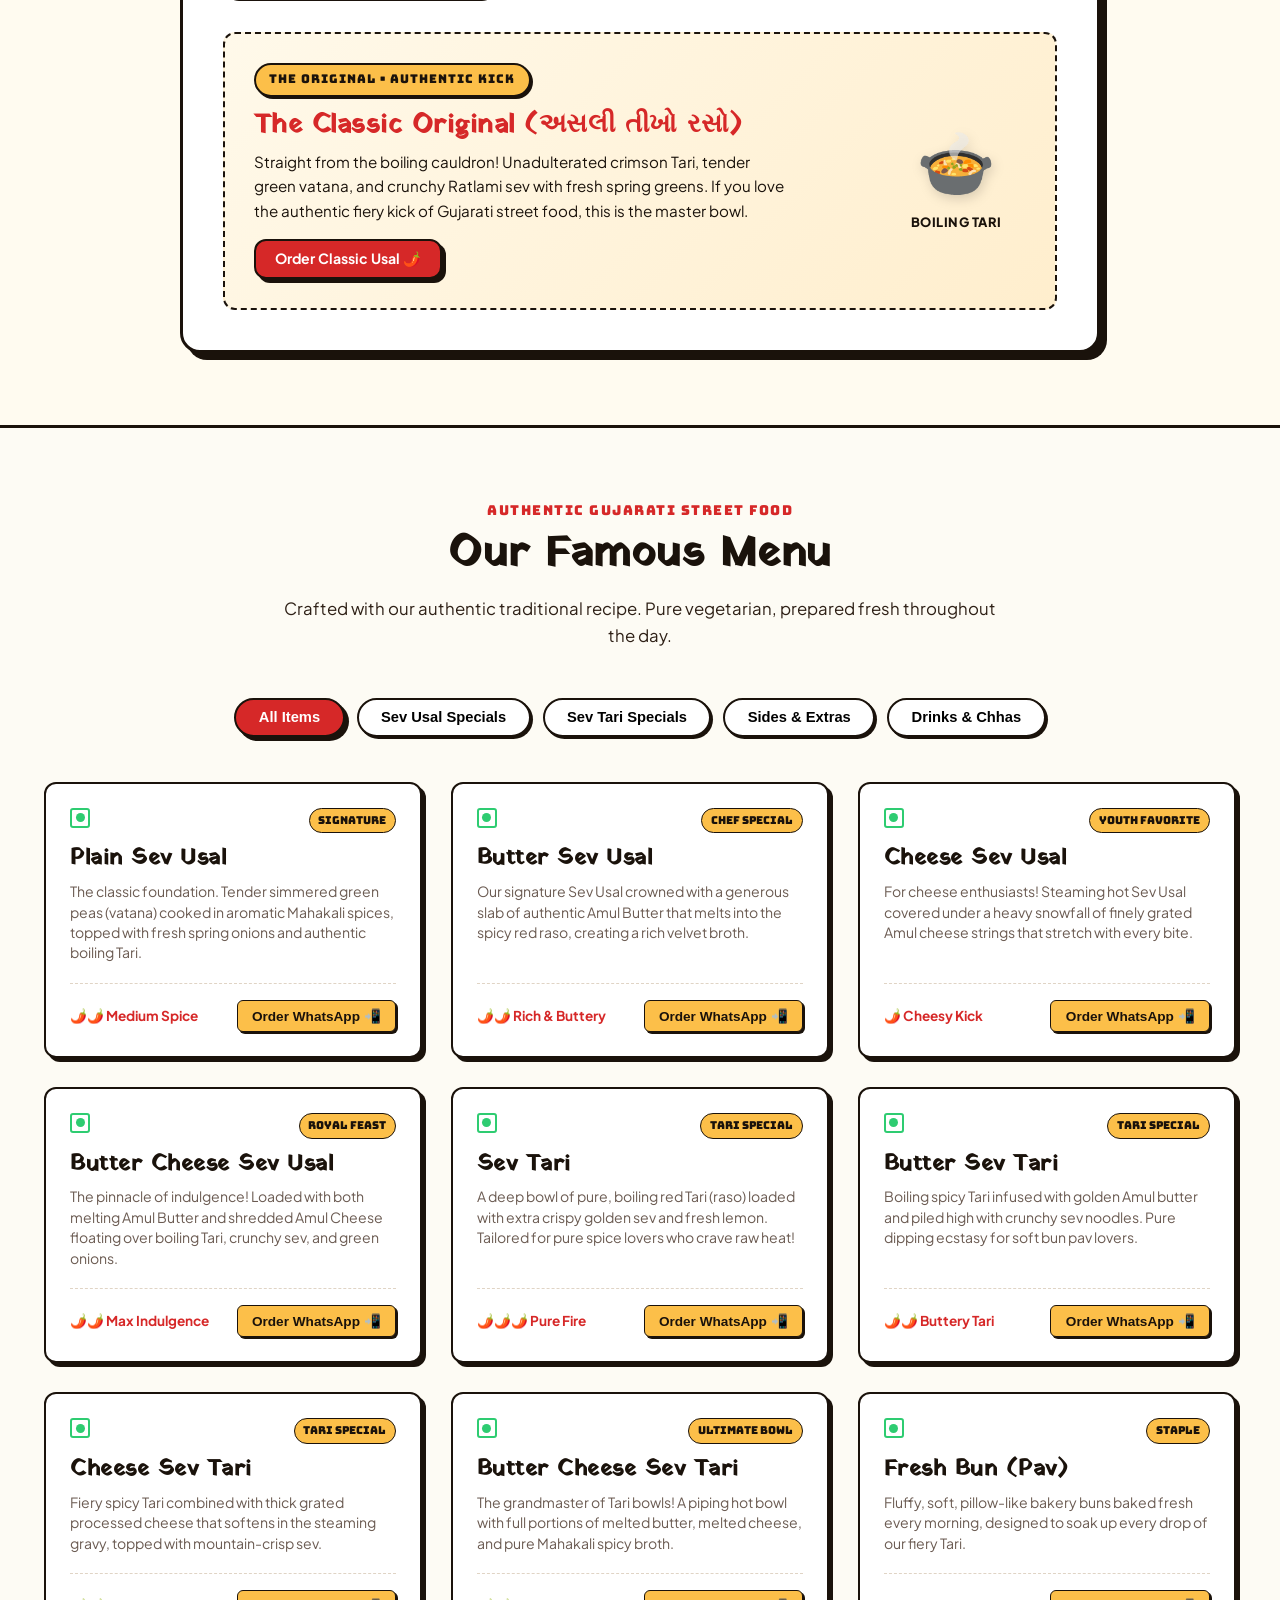
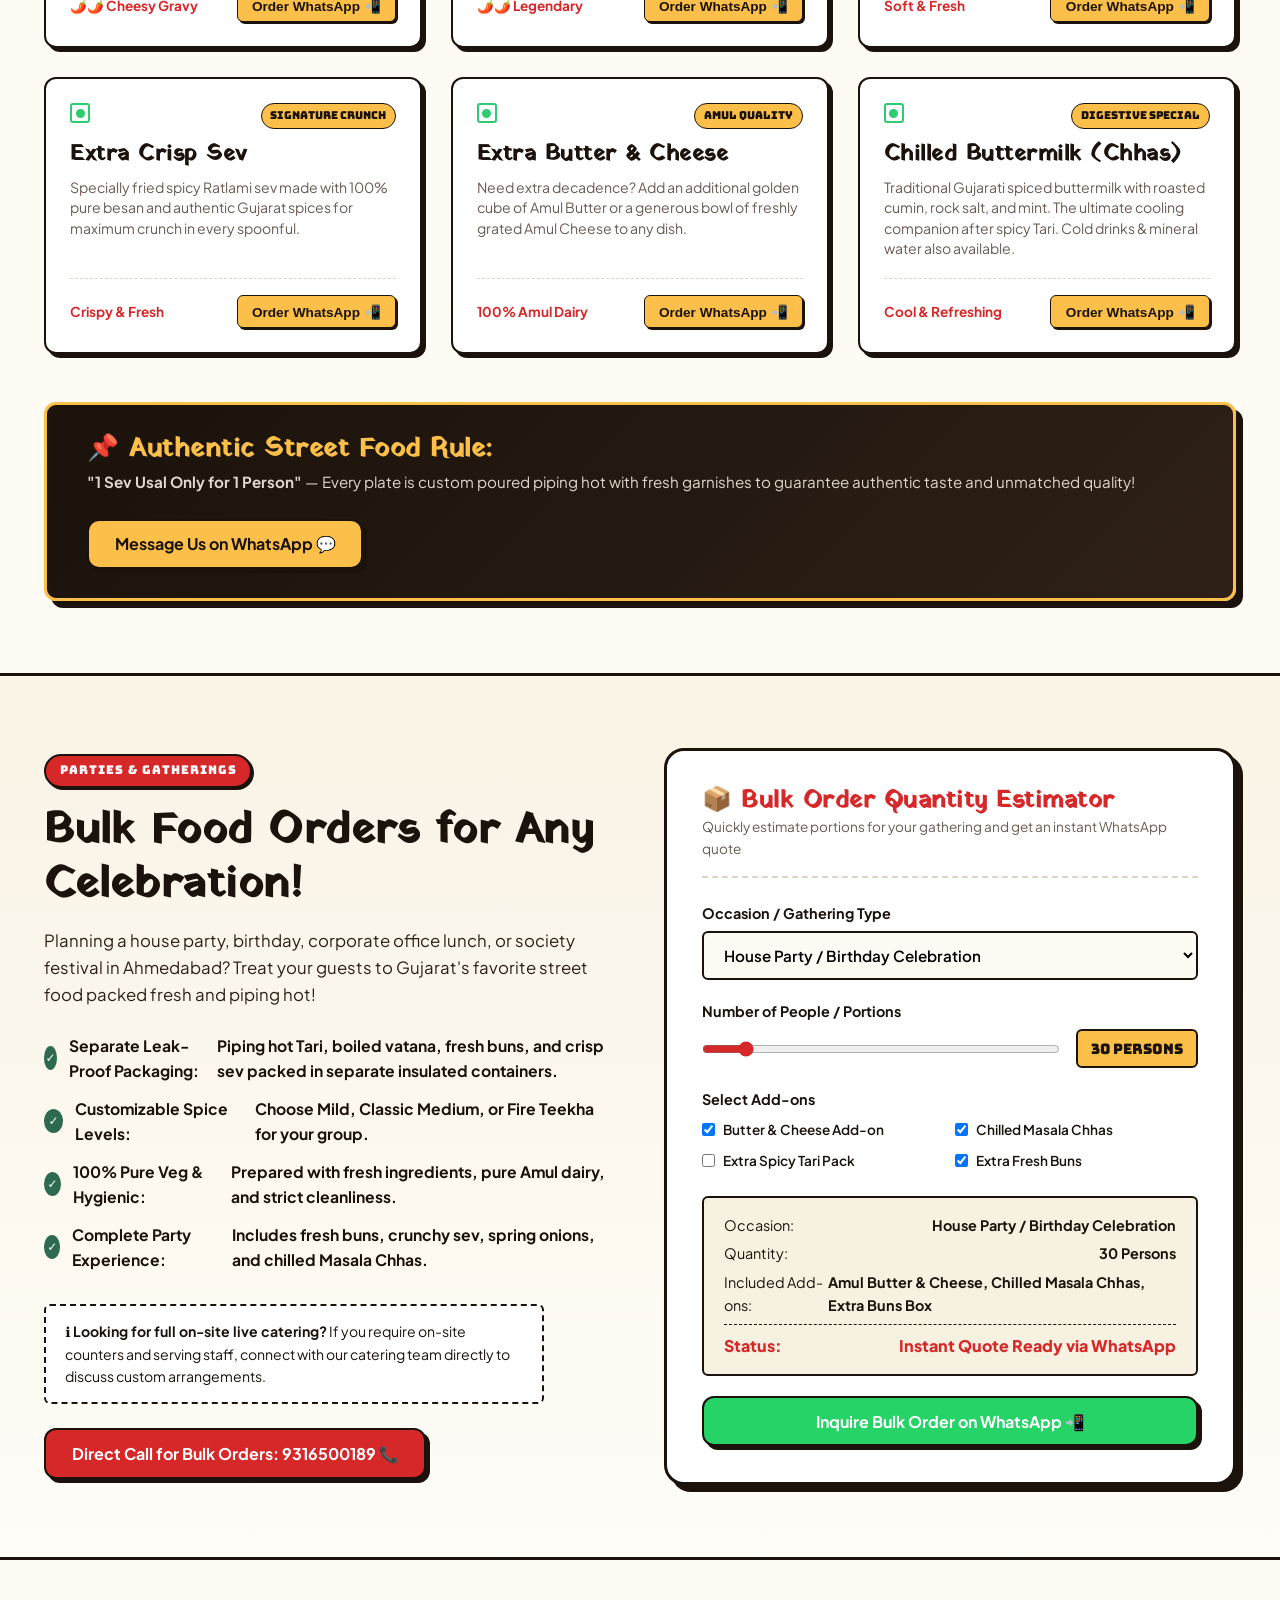
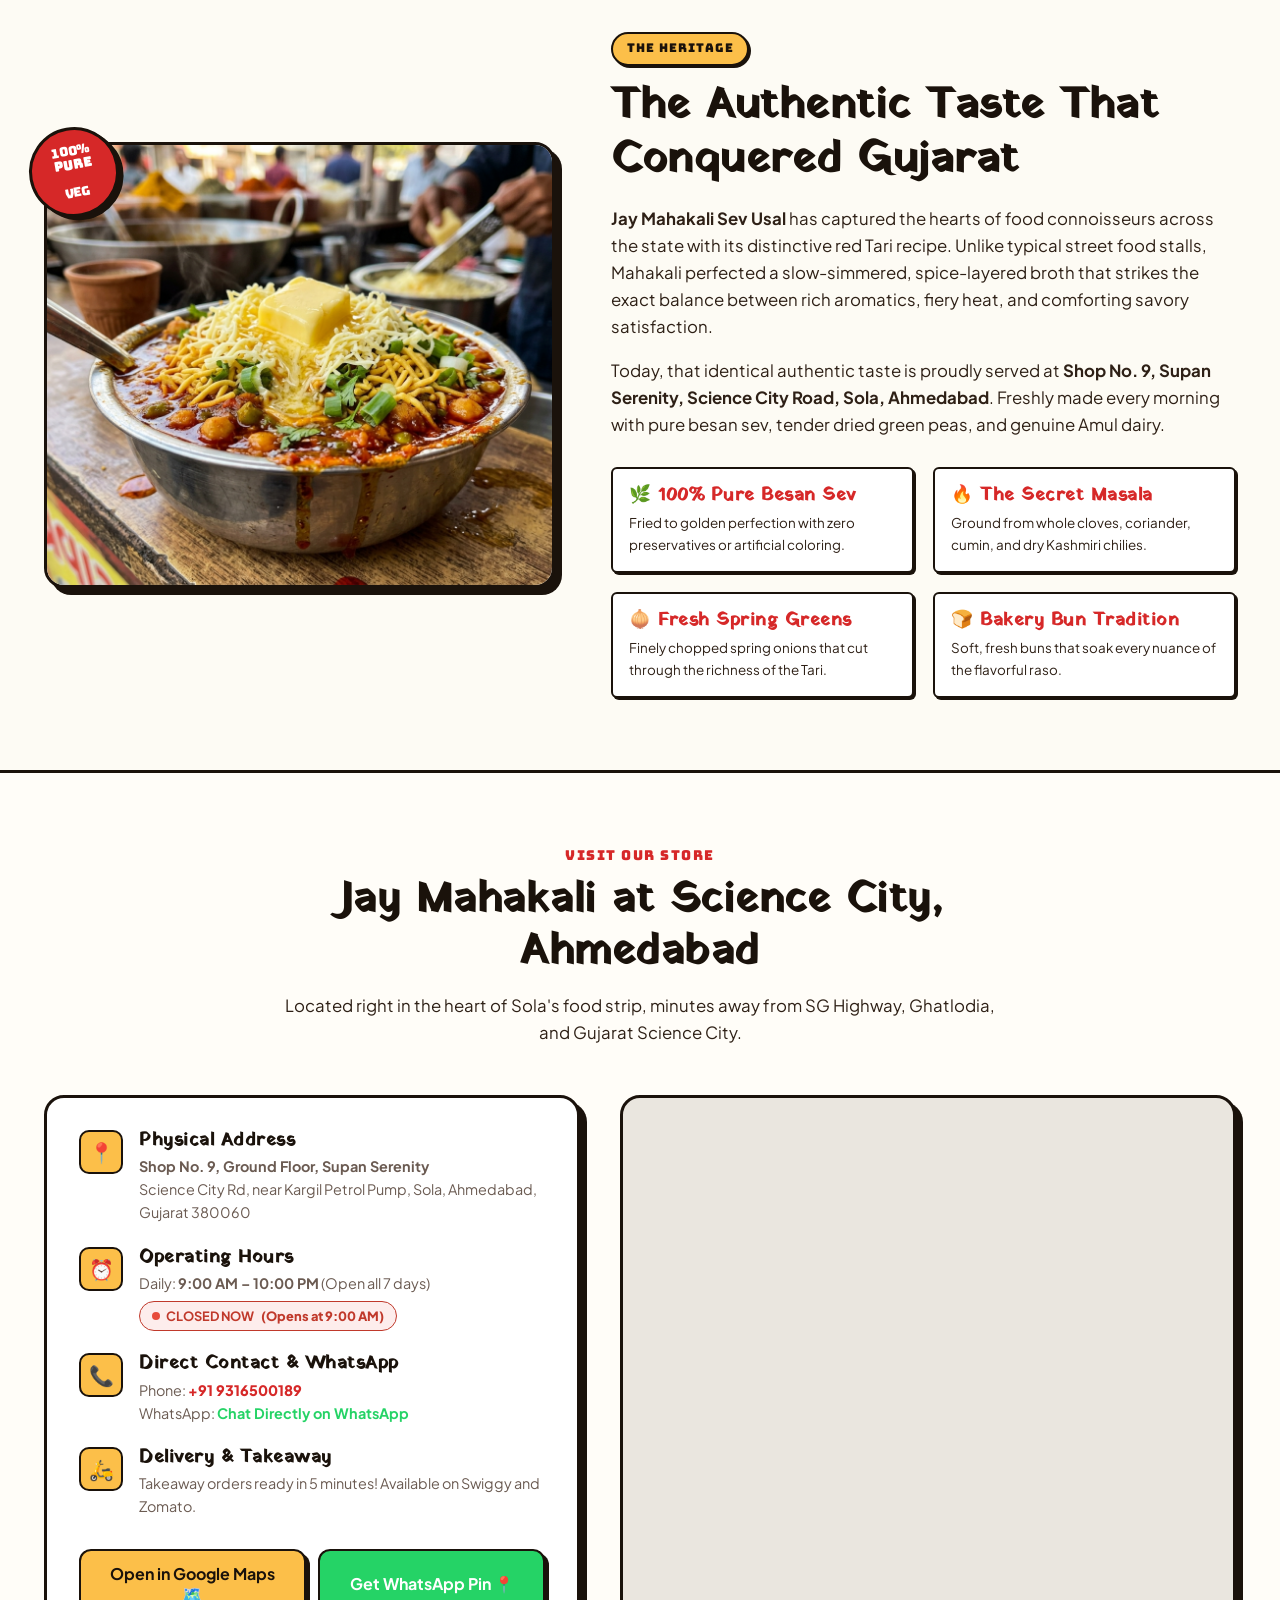
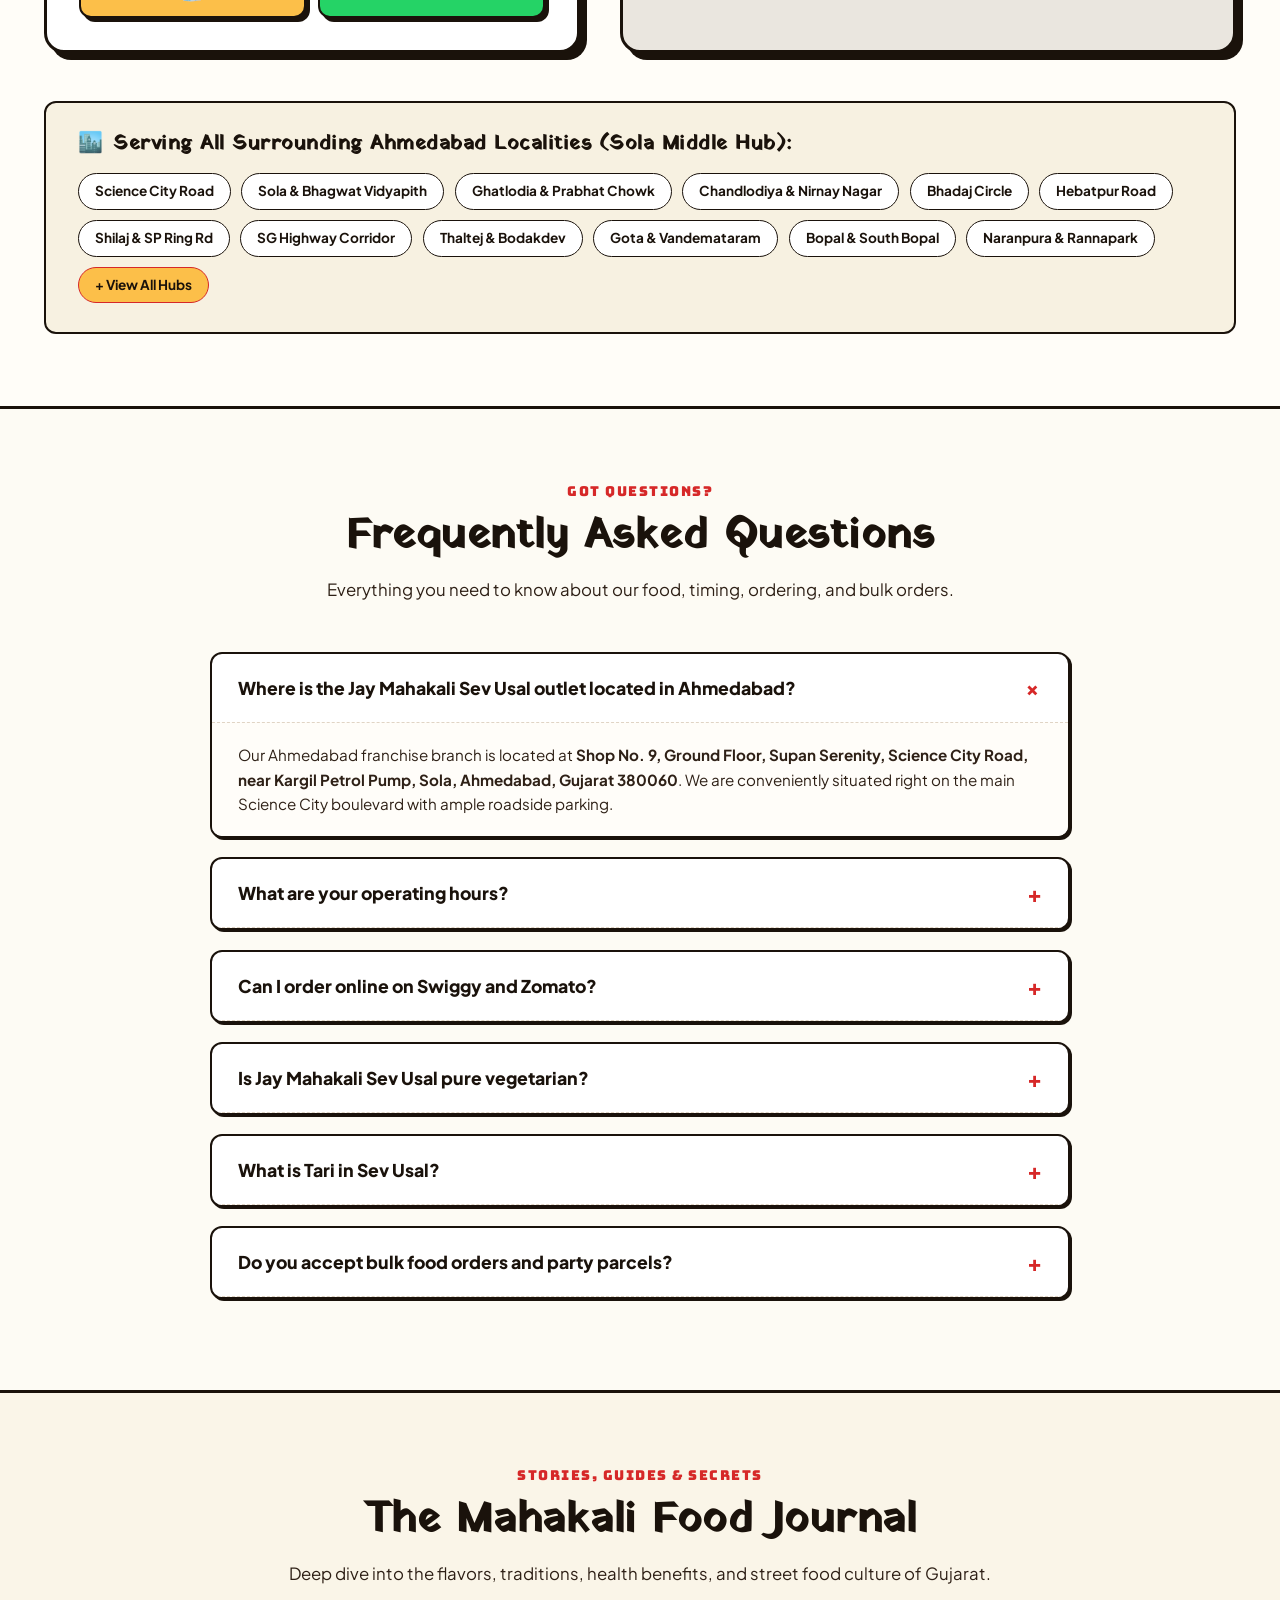
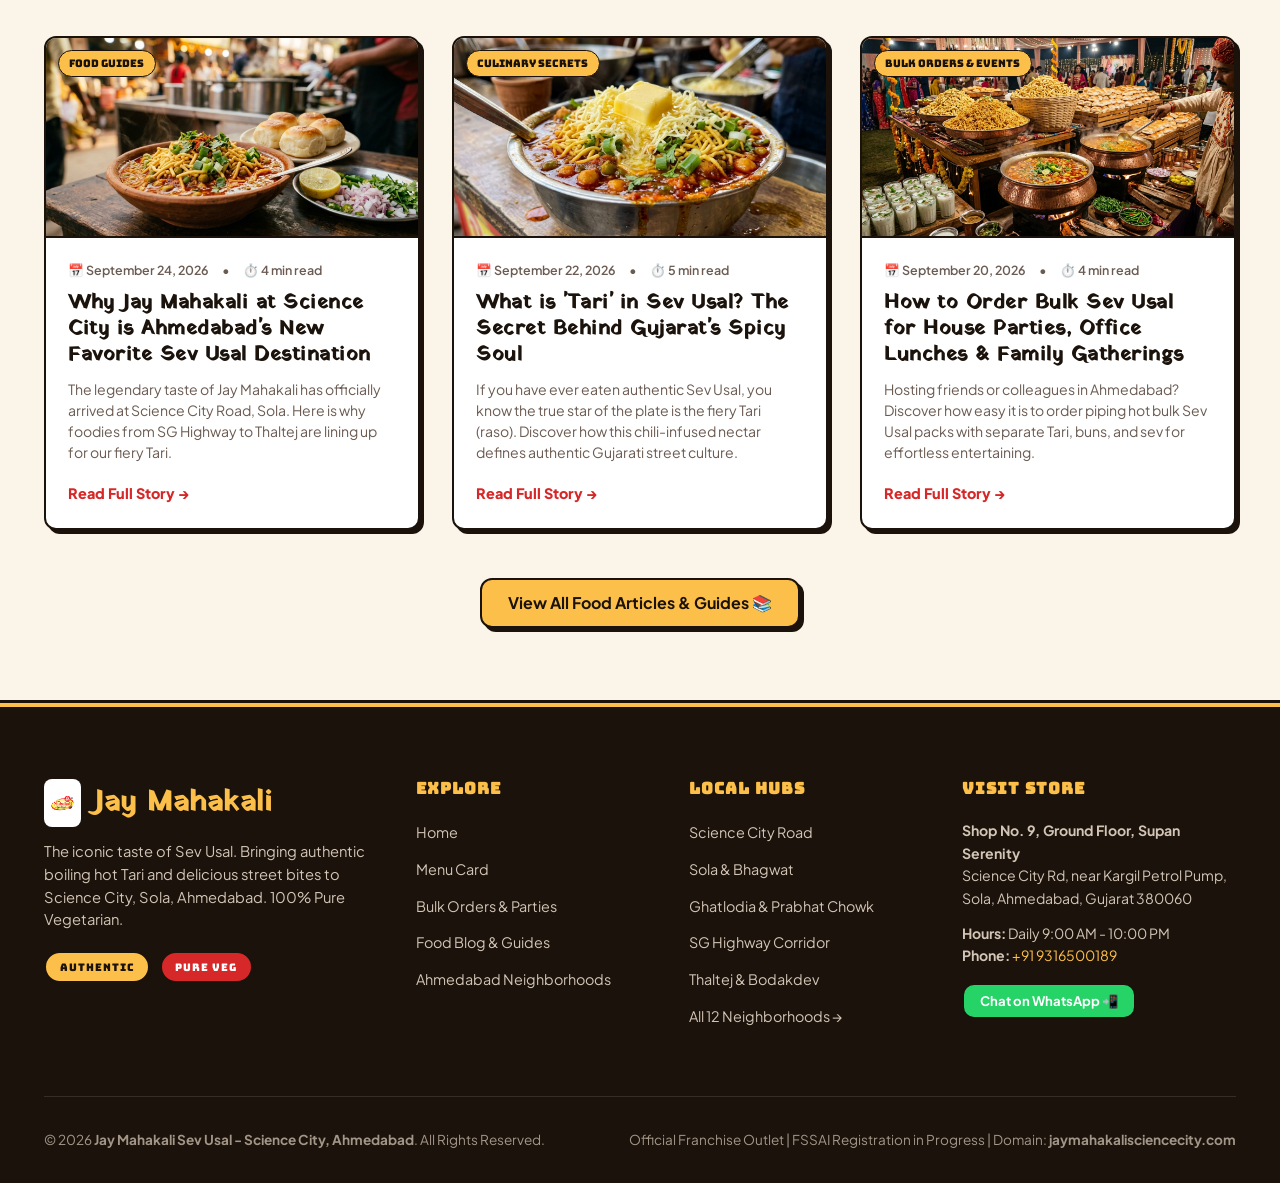
==== commit 54bf5223: "Transform Spice Meter into authentic 3 Signature Ways to Enjoy Usal (Classic, Butter, Cheese) and up" ====
--- a/index.html
+++ b/index.html
@@ -62,9 +62,10 @@
     },
     "geo": {
       "@type": "GeoCoordinates",
-      "latitude": 23.0805,
-      "longitude": 72.5085
+      "latitude": 23.0764027,
+      "longitude": 72.5201583
     },
+    "hasMap": "https://www.google.com/maps/place/Jay+Mahakali+Sev+Usal+%E2%80%93+Science+City/@23.0764027,72.5201583,17z/data=!3m1!4b1!4m6!3m5!1s0x395e9d1ad8c99aed:0x25920a39b3b640cb!8m2!3d23.0764027!4d72.5201583!16s%2Fg%2F11nw116w5b",
     "openingHoursSpecification": [
       {
         "@type": "OpeningHoursSpecification",
@@ -298,48 +299,48 @@
     </div>
   </section>
 
-  <!-- Interactive Tari Spice Meter -->
-  <section class="spice-meter-section">
+  <!-- Interactive Tari Experience Section (3 Ways to Enjoy Your Usal) -->
+  <section class="spice-meter-section" id="how-to-enjoy">
     <div class="container">
       <div class="section-head">
-        <div class="section-tagline">Customize Your Kick</div>
-        <h2 class="section-title">The Mahakali Tari Spice Meter</h2>
-        <p class="section-subtitle">Whether you love subtle Gujarati aromatic warmth or eye-watering spicy thrills, choose how your Tari is poured!</p>
+        <div class="section-tagline">Customize Your Experience</div>
+        <h2 class="section-title">3 Ways to Enjoy Jay Mahakali Sev Usal</h2>
+        <p class="section-subtitle">We brew one authentic, legendary Tari every morning. Here is how our guests customize their heat, richness, and texture at the counter!</p>
       </div>
 
       <div class="spice-interactive-card">
         <div class="spice-levels-tabs">
-          <button class="spice-tab-btn" data-level="mild">
-            <span class="spice-icon">🌱</span>
-            <span class="spice-name">Mild & Aromatic</span>
-            <span class="spice-desc">For beginners & kids</span>
+          <button class="spice-tab-btn active" data-level="classic">
+            <span class="spice-icon">🌶️</span>
+            <span class="spice-name">Classic Authentic</span>
+            <span class="spice-desc">Pure fiery street recipe</span>
           </button>
-          <button class="spice-tab-btn active" data-level="medium">
-            <span class="spice-icon">🌶️</span>
-            <span class="spice-name">Classic Medium</span>
-            <span class="spice-desc">The authentic balanced kick</span>
+          <button class="spice-tab-btn" data-level="butter">
+            <span class="spice-icon">🧈</span>
+            <span class="spice-name">Amul Butter Usal</span>
+            <span class="spice-desc">Rich & velvety (mellowed heat)</span>
           </button>
-          <button class="spice-tab-btn" data-level="fire">
-            <span class="spice-icon">🔥</span>
-            <span class="spice-name">Mahakali Teekha Fire</span>
-            <span class="spice-desc">For true chili daredevils</span>
+          <button class="spice-tab-btn" data-level="cheese">
+            <span class="spice-icon">🧀</span>
+            <span class="spice-name">Amul Cheese Usal</span>
+            <span class="spice-desc">Creamy & mild (kids' favorite)</span>
           </button>
         </div>
 
         <div class="spice-display-box">
           <div class="spice-info-content">
-            <span class="badge-stamp badge-yellow" id="spiceDisplayBadge" style="margin-bottom: 0.8rem;">Signature Recipe • Balanced Kick</span>
-            <h3 id="spiceDisplayTitle">Signature Mahakali Medium (મધ્યમ તીખો રસો)</h3>
+            <span class="badge-stamp badge-yellow" id="spiceDisplayBadge" style="margin-bottom: 0.8rem;">THE ORIGINAL • AUTHENTIC KICK</span>
+            <h3 id="spiceDisplayTitle">The Classic Original (અસલી તીખો રસો)</h3>
             <p id="spiceDisplayDesc">
-              The quintessential Gujarati street food experience! A tantalizing crimson Tari that gives you an authentic spicy kick, balanced with refreshing spring onions and a squeeze of fresh lemon.
-            </p>
-            <a href="https://wa.me/919316500189?text=I%20want%20to%20order%20Classic%20Medium%20Sev%20Usal!" target="_blank" rel="noopener" class="btn-retro btn-primary-red" style="font-size: 0.88rem; padding: 0.6rem 1.2rem;">
-              Order This Spice Level 🔥
+              Straight from the boiling cauldron! Unadulterated crimson Tari, tender green vatana, and crunchy Ratlami sev with fresh spring greens. If you love the authentic fiery kick of Gujarati street food, this is the master bowl.
+            </p>
+            <a id="spiceDisplayBtn" href="https://wa.me/919316500189?text=Hello%20Jay%20Mahakali!%20I%20want%20to%20order%20Classic%20Authentic%20Sev%20Usal." target="_blank" rel="noopener" class="btn-retro btn-primary-red" style="font-size: 0.88rem; padding: 0.6rem 1.2rem;">
+              Order Classic Usal 🌶️
             </a>
           </div>
-          <div style="flex-shrink: 0; text-align: center;">
-            <div style="font-size: 4rem; filter: drop-shadow(2px 4px 6px rgba(0,0,0,0.15));">🍲</div>
-            <div style="font-size: 0.8rem; font-weight: 800; color: var(--retro-dark);">HOT & STEAMING</div>
+          <div style="flex-shrink: 0; text-align: center; min-width: 140px;">
+            <div id="spiceDisplayIcon" style="font-size: 4rem; filter: drop-shadow(2px 4px 6px rgba(0,0,0,0.15));">🍲</div>
+            <div id="spiceDisplaySub" style="font-size: 0.8rem; font-weight: 800; color: var(--retro-dark); letter-spacing: 0.5px;">BOILING TARI</div>
           </div>
         </div>
       </div>
@@ -822,7 +823,7 @@
           </div>
 
           <div style="display: flex; gap: 0.8rem; margin-top: 0.5rem; flex-wrap: wrap;">
-            <a href="https://maps.google.com/?q=Supan+Serenity+Science+City+Road+Ahmedabad" target="_blank" rel="noopener" class="btn-retro btn-primary-yellow" style="flex: 1;">
+            <a href="https://www.google.com/maps/place/Jay+Mahakali+Sev+Usal+%E2%80%93+Science+City/@23.0764027,72.5201583,17z/data=!3m1!4b1!4m6!3m5!1s0x395e9d1ad8c99aed:0x25920a39b3b640cb!8m2!3d23.0764027!4d72.5201583!16s%2Fg%2F11nw116w5b" target="_blank" rel="noopener" class="btn-retro btn-primary-yellow" style="flex: 1;">
               Open in Google Maps 🗺️
             </a>
             <a href="https://wa.me/919316500189?text=Hi%20Jay%20Mahakali,%20please%20send%20me%20your%20live%20location!" target="_blank" rel="noopener" class="btn-retro btn-whatsapp" style="flex: 1;">
@@ -835,7 +836,7 @@
         <div class="map-container">
           <iframe 
             title="Jay Mahakali Sev Usal Science City Location Map"
-            src="https://www.google.com/maps/embed?pb=!1m18!1m12!1m3!1d14682.015248169123!2d72.5085!3d23.0805!2m3!1f0!2f0!3f0!3m2!1i1024!2i768!4f13.1!3m3!1m2!1s0x395e832f059e6129%3A0x6b6339178f7b7f1e!2sScience%20City%20Rd%2C%20Sola%2C%20Ahmedabad%2C%20Gujarat%20380060!5e0!3m2!1sen!2sin!4v1710000000000!5m2!1sen!2sin" 
+            src="https://www.google.com/maps/embed?pb=!1m18!1m12!1m3!1d3670.835467389547!2d72.51758337583685!3d23.07640767913506!2m3!1f0!2f0!3f0!3m2!1i1024!2i768!4f13.1!3m3!1m2!1s0x395e9d1ad8c99aed%3A0x25920a39b3b640cb!2sJay%20Mahakali%20Sev%20Usal%20%E2%80%93%20Science%20City!5e0!3m2!1sen!2sin!4v1727500000000!5m2!1sen!2sin" 
             width="100%" 
             height="100%" 
             style="border:0;" 
@@ -1059,7 +1060,7 @@
       <a href="https://wa.me/919316500189?text=Hello%20Jay%20Mahakali%20Science%20City!%20I%20want%20to%20order." target="_blank" rel="noopener" class="btn-whatsapp">
         💬 WhatsApp
       </a>
-      <a href="https://maps.google.com/?q=Supan+Serenity+Science+City+Road+Ahmedabad" target="_blank" rel="noopener" class="btn-primary-yellow">
+      <a href="https://www.google.com/maps/place/Jay+Mahakali+Sev+Usal+%E2%80%93+Science+City/@23.0764027,72.5201583,17z/data=!3m1!4b1!4m6!3m5!1s0x395e9d1ad8c99aed:0x25920a39b3b640cb!8m2!3d23.0764027!4d72.5201583!16s%2Fg%2F11nw116w5b" target="_blank" rel="noopener" class="btn-primary-yellow">
         📍 Directions
       </a>
     </div>
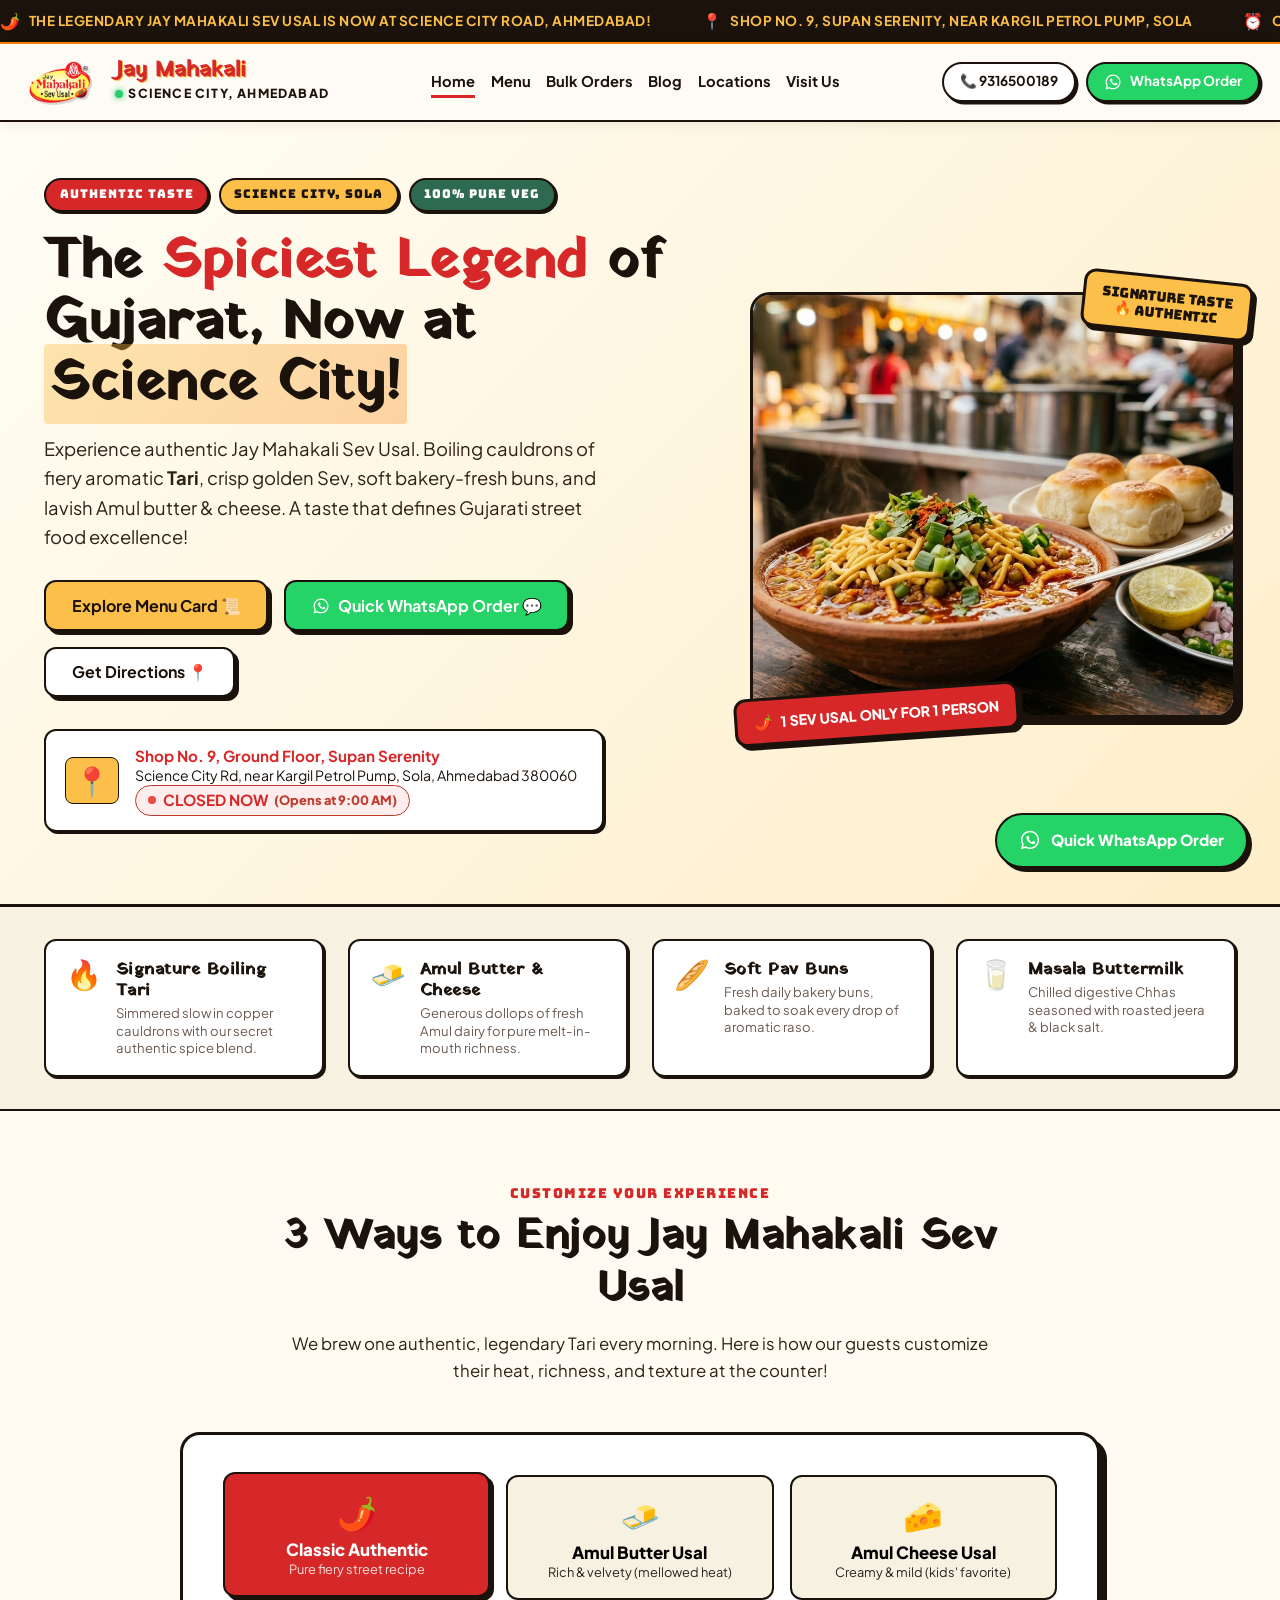
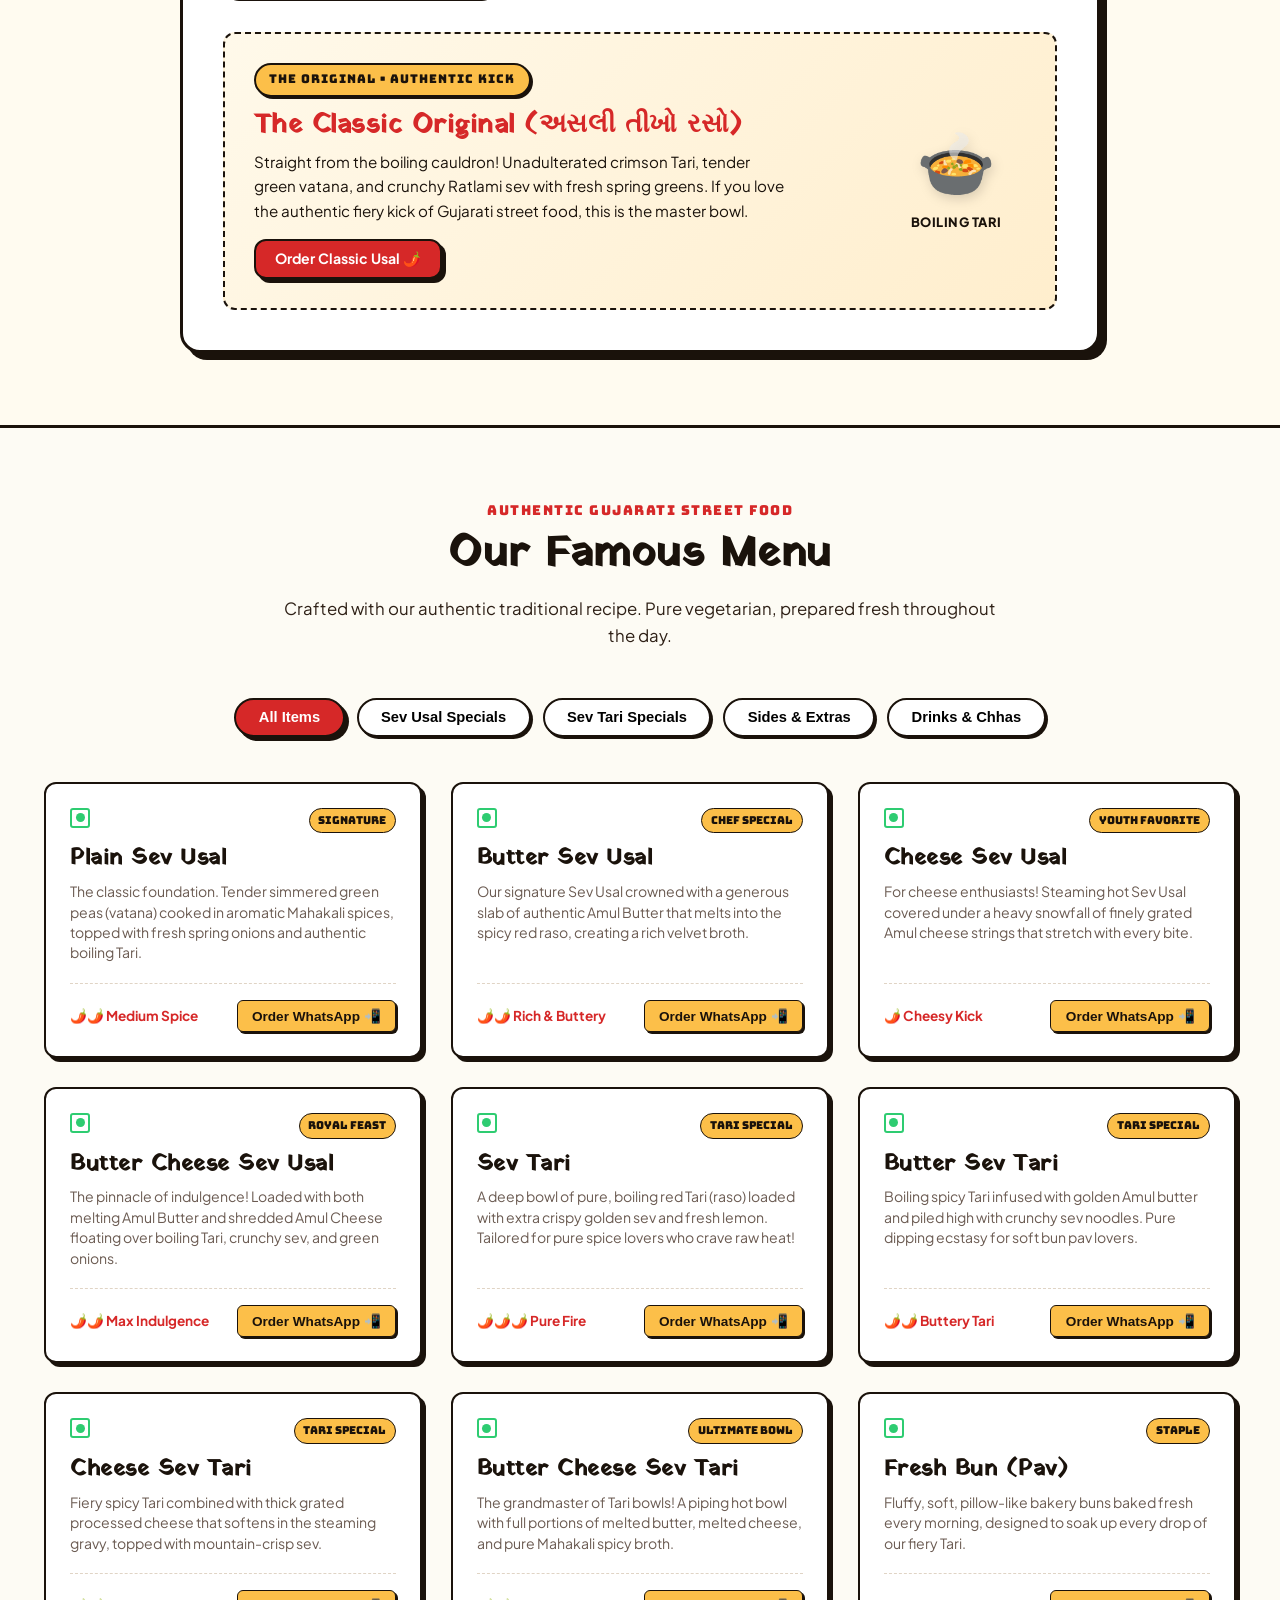
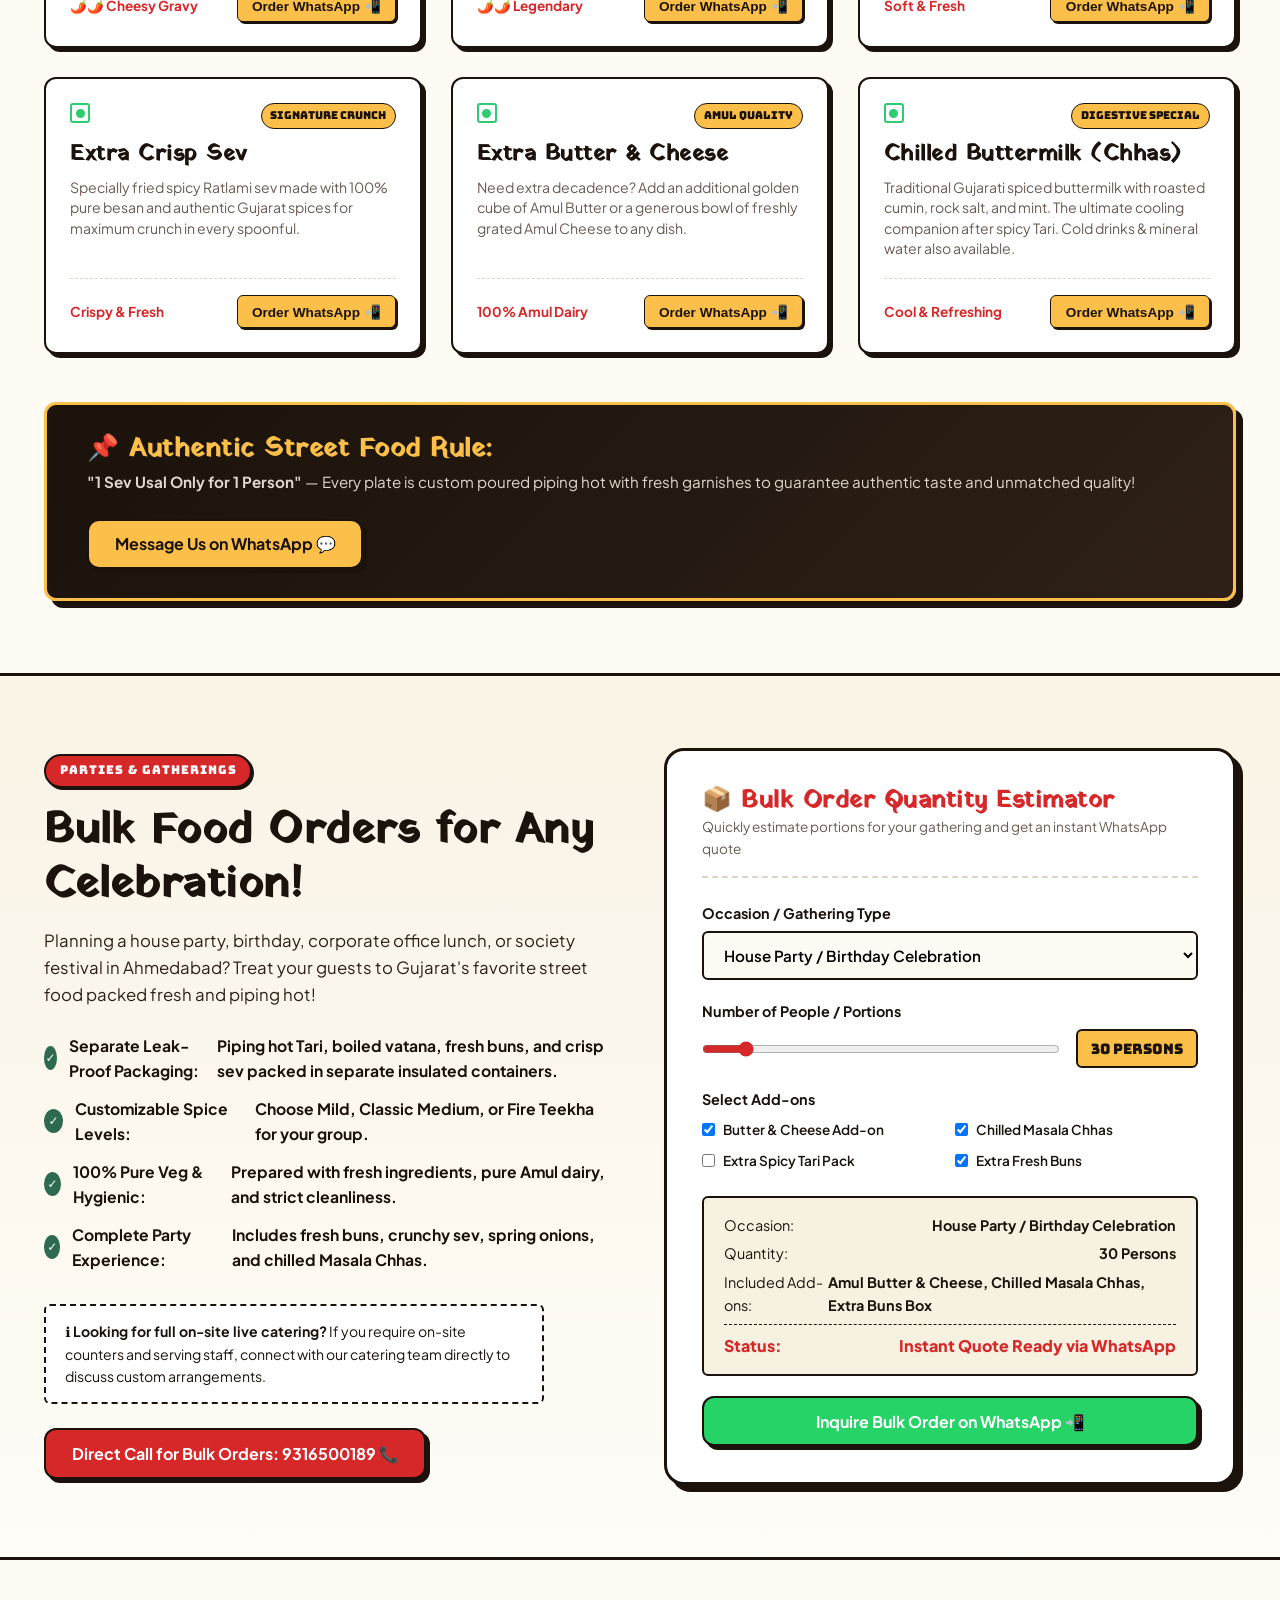
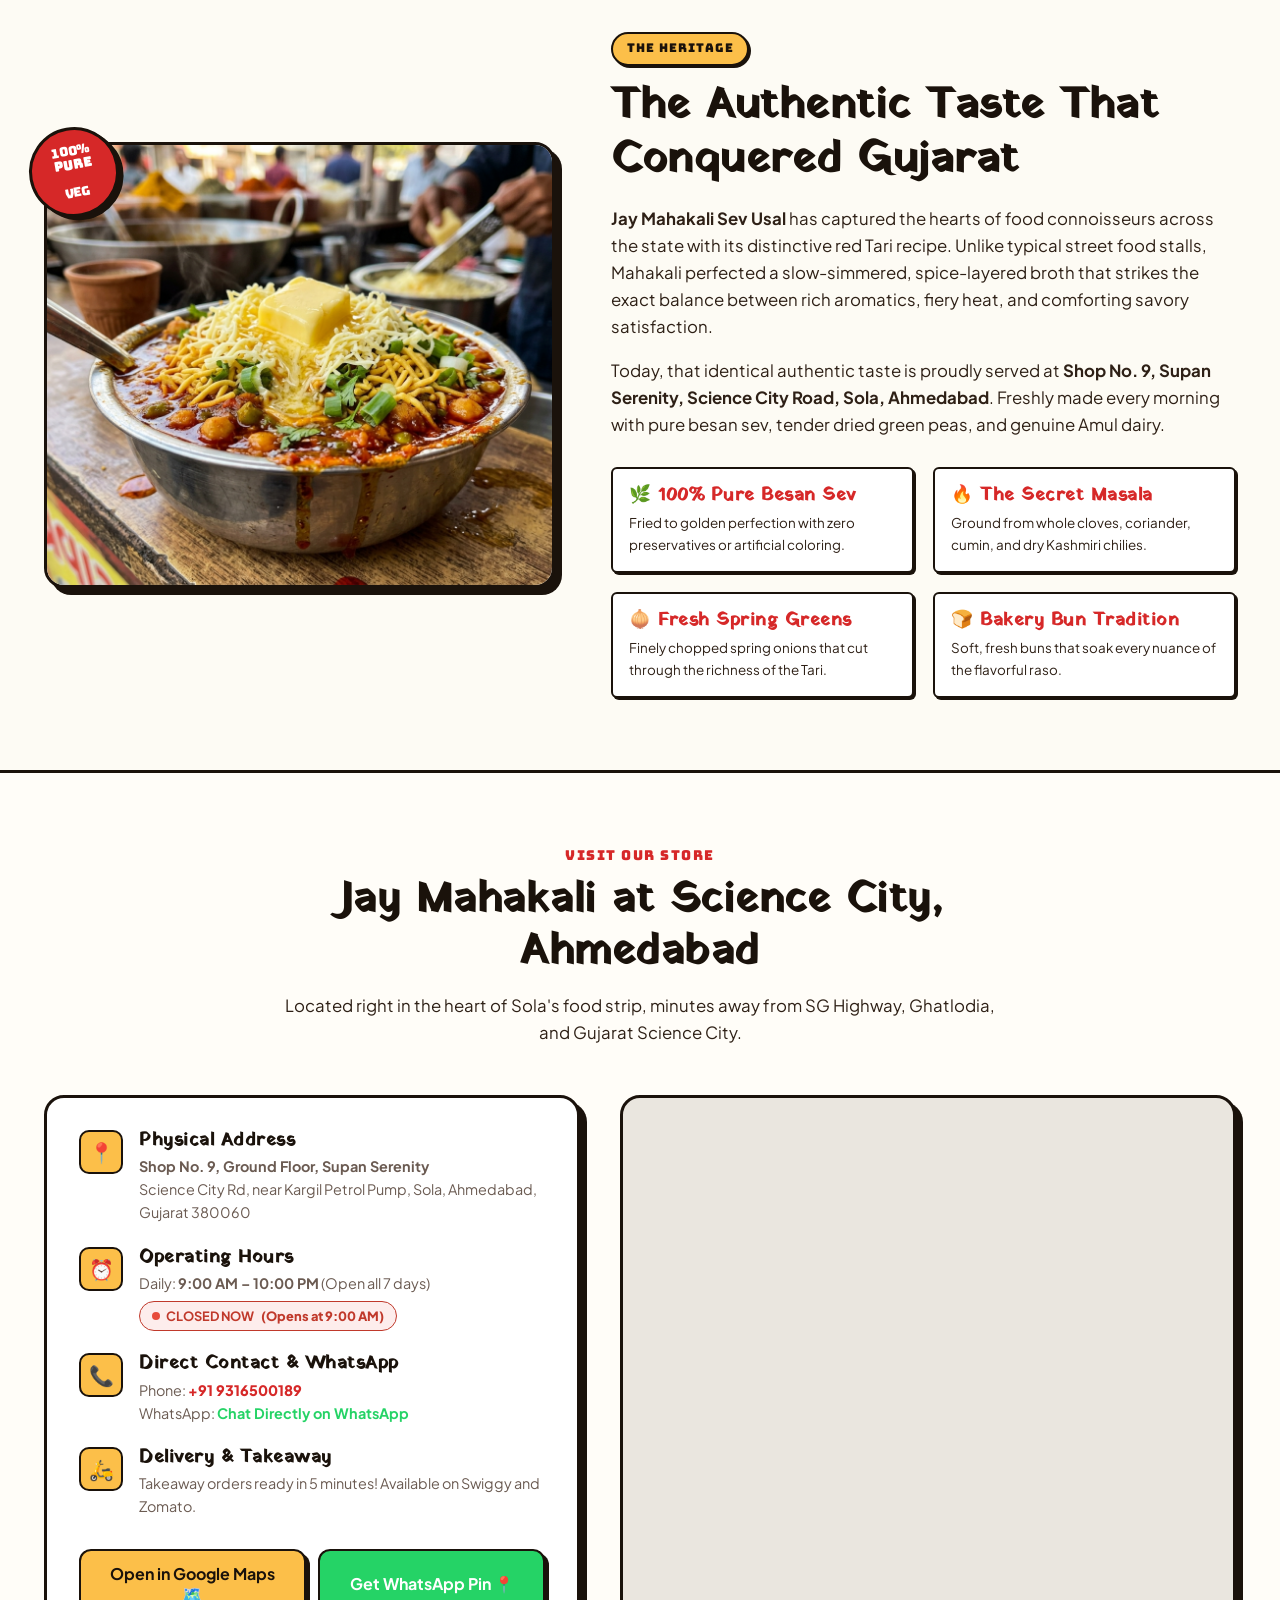
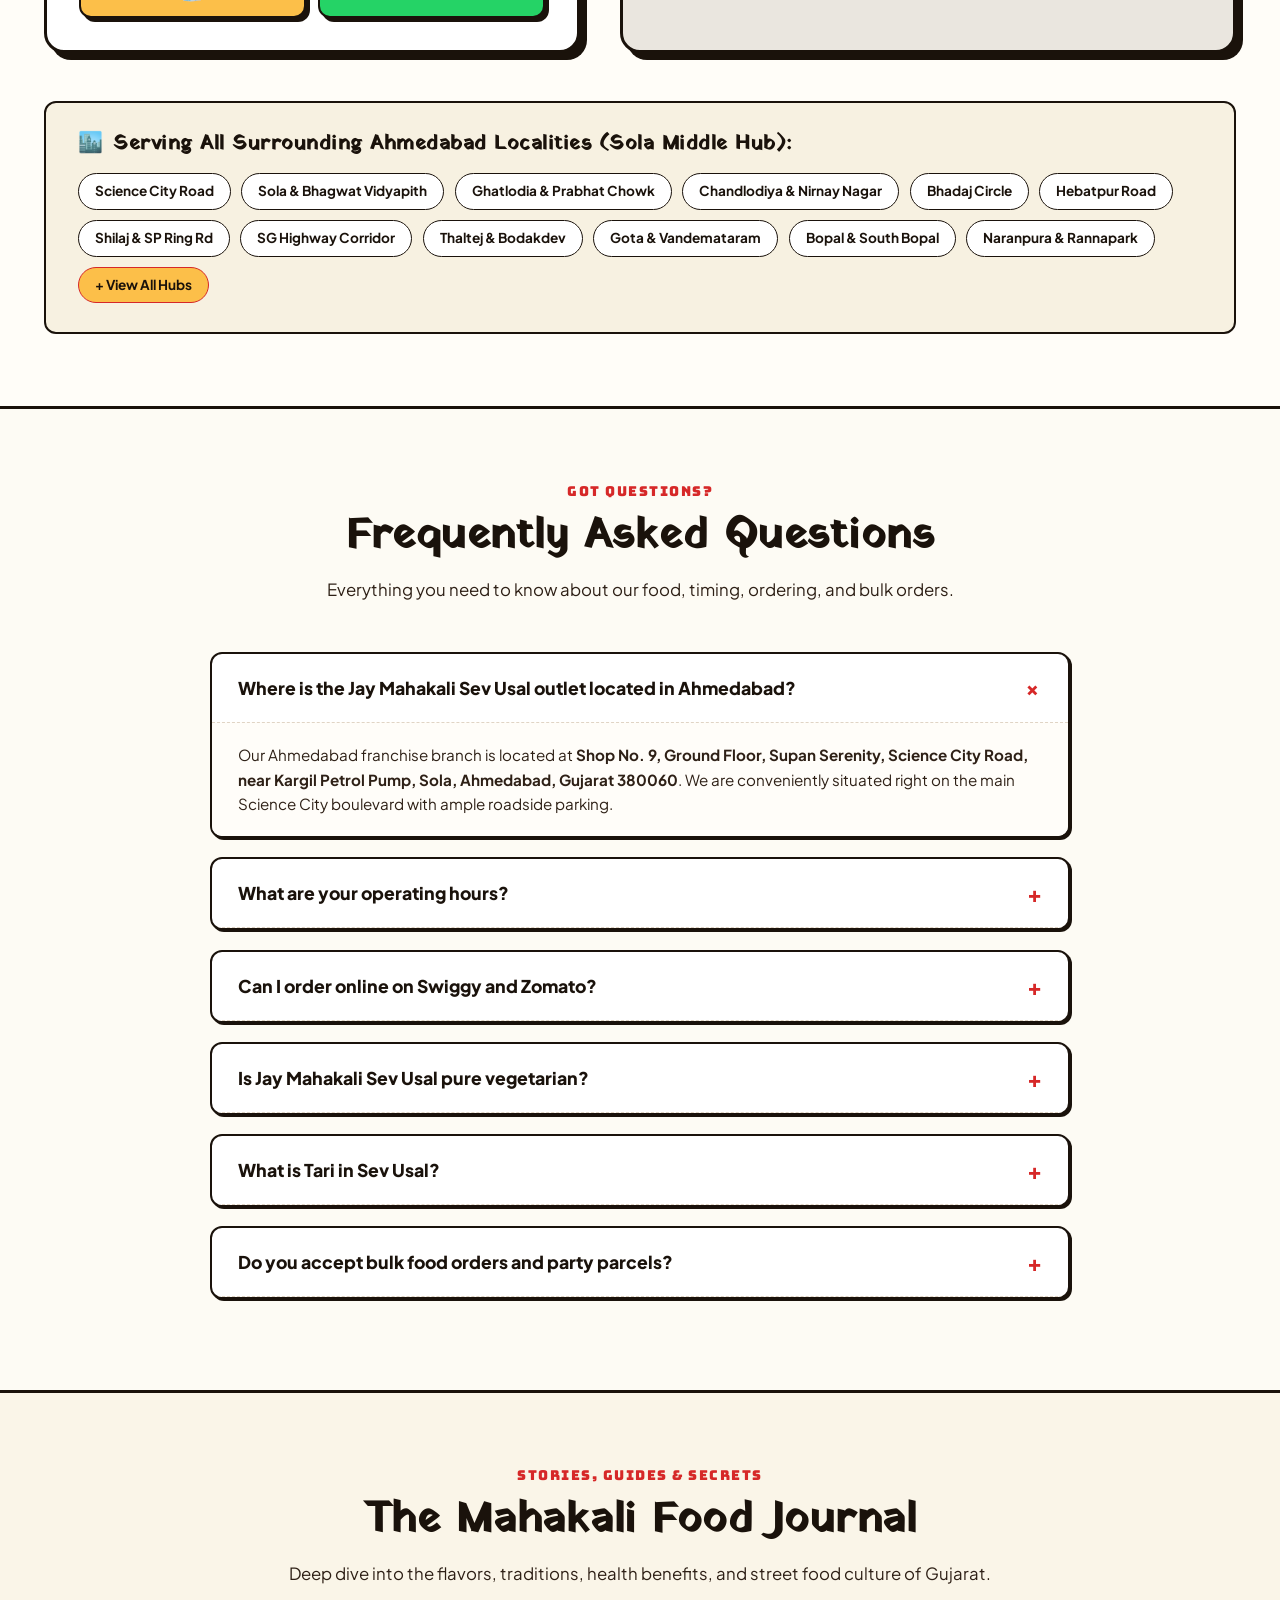
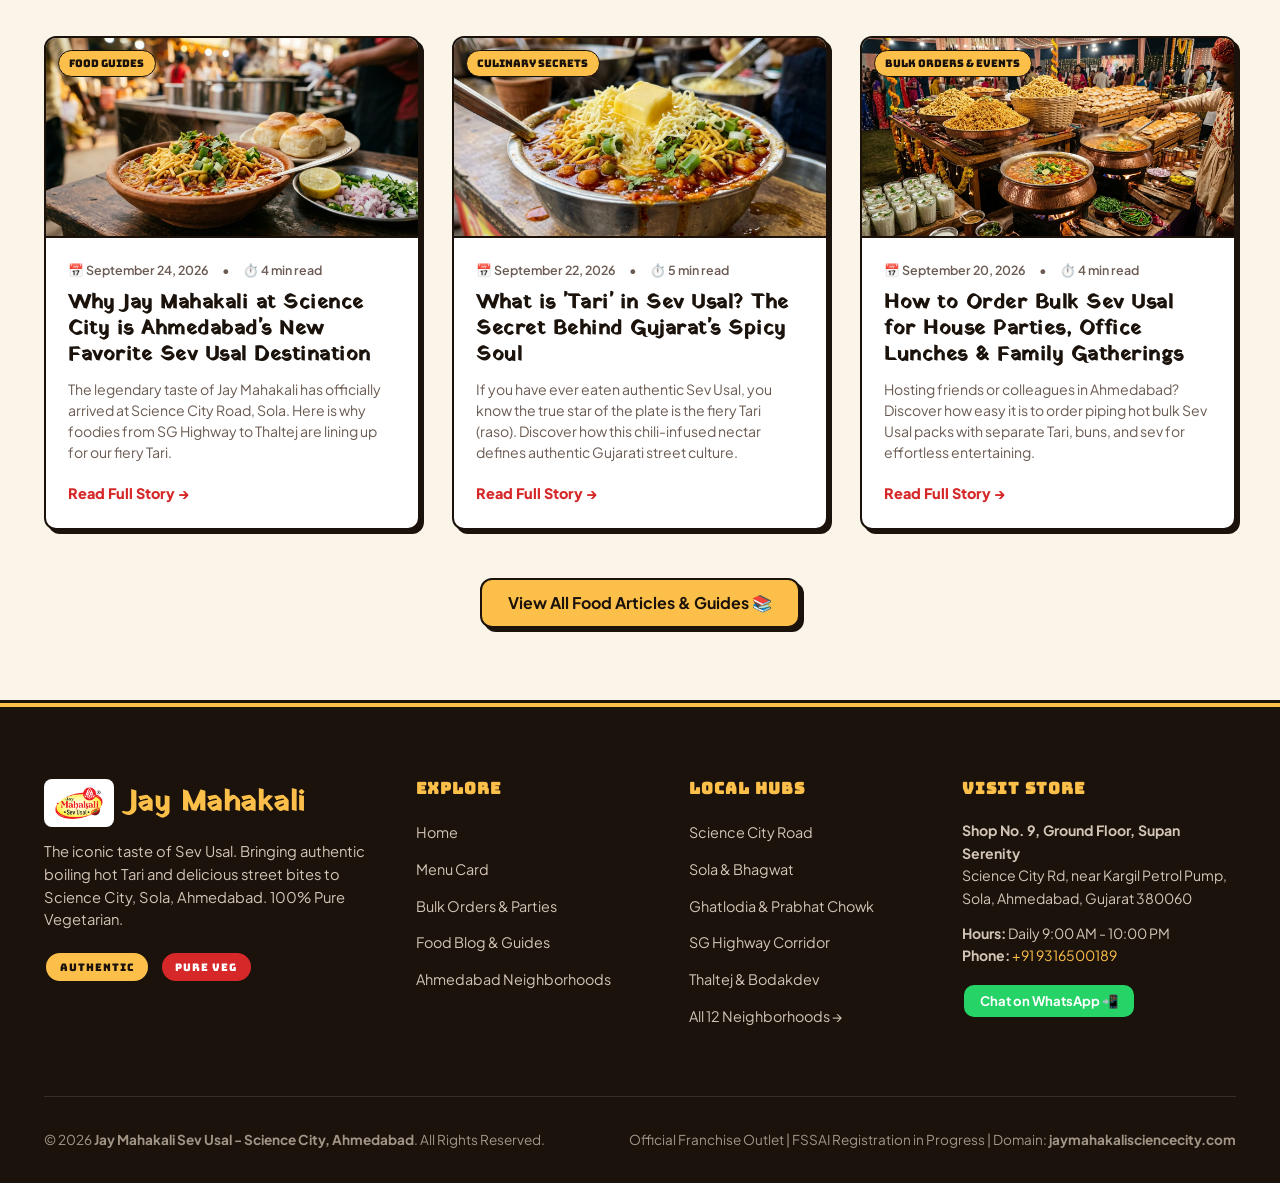
==== commit 9216731d: "Fix navbar indexes: prevent two-line wrapping with white-space nowrap and clean single-line labels" ====
--- a/index.html
+++ b/index.html
@@ -28,8 +28,9 @@
   <!-- Geo & Local SEO Meta Tags -->
   <meta name="geo.region" content="IN-GJ">
   <meta name="geo.placename" content="Ahmedabad">
-  <meta name="geo.position" content="23.0805;72.5085">
-  <meta name="ICBM" content="23.0805, 72.5085">
+  <meta name="geo.position" content="23.0764027;72.5201583">
+  <meta name="ICBM" content="23.0764027, 72.5201583">
+  <meta name="google-site-verification" content="l_yG7MEW72f8XwThNjiBjjLBZhlAUMdGgp5CGTXbhho">
 
   <link rel="stylesheet" href="css/style.css">
   <link rel="icon" type="image/png" href="assets/logo.png">
@@ -179,11 +180,11 @@
       <nav aria-label="Main Navigation">
         <ul class="nav-links">
           <li><a href="index.html" class="nav-link active">Home</a></li>
-          <li><a href="menu.html" class="nav-link">Menu Card</a></li>
+          <li><a href="menu.html" class="nav-link">Menu</a></li>
           <li><a href="catering.html" class="nav-link">Bulk Orders</a></li>
-          <li><a href="blog.html" class="nav-link">Food Blog</a></li>
-          <li><a href="locations.html" class="nav-link">Neighborhoods</a></li>
-          <li><a href="#outlet-map" class="nav-link">Visit Store</a></li>
+          <li><a href="blog.html" class="nav-link">Blog</a></li>
+          <li><a href="locations.html" class="nav-link">Locations</a></li>
+          <li><a href="#outlet-map" class="nav-link">Visit Us</a></li>
         </ul>
       </nav>
 
--- a/css/style.css
+++ b/css/style.css
@@ -325,15 +325,19 @@
   display: flex;
   align-items: center;
   list-style: none;
-  gap: 1.6rem;
+  gap: clamp(0.6rem, 1.2vw, 1.35rem);
+  margin: 0;
+  padding: 0;
 }
 
 .nav-link {
   font-weight: 700;
-  font-size: 0.95rem;
+  font-size: 0.92rem;
   color: var(--retro-dark);
   position: relative;
   padding: 0.3rem 0;
+  white-space: nowrap;
+  display: inline-block;
 }
 
 .nav-link::after {
@@ -355,21 +359,23 @@
 .nav-cta-group {
   display: flex;
   align-items: center;
-  gap: 0.75rem;
+  gap: 0.6rem;
+  flex-shrink: 0;
 }
 
 .nav-cta-group .btn-retro {
-  height: 42px;
-  padding: 0 1.15rem;
-  font-size: 0.88rem;
+  height: 40px;
+  padding: 0 1rem;
+  font-size: 0.85rem;
   font-weight: 700;
   border-radius: 999px;
-  box-shadow: 3px 3px 0px var(--retro-dark);
+  box-shadow: 2.5px 2.5px 0px var(--retro-dark);
+  white-space: nowrap;
 }
 
 .nav-cta-group .btn-retro:hover {
   transform: translate(-1px, -1px);
-  box-shadow: 4px 4px 0px var(--retro-dark);
+  box-shadow: 3.5px 3.5px 0px var(--retro-dark);
 }
 
 .nav-cta-group .btn-retro:active {
@@ -1549,6 +1555,12 @@
 
 /* Responsive Media Queries */
 @media (max-width: 1024px) {
+  .nav-links, .nav-cta-group {
+    display: none;
+  }
+  .mobile-menu-btn {
+    display: block;
+  }
   .hero-grid, .catering-grid, .story-grid, .location-grid {
     grid-template-columns: 1fr;
     gap: 2.5rem;
@@ -1565,12 +1577,6 @@
 }
 
 @media (max-width: 768px) {
-  .nav-links, .nav-cta-group {
-    display: none;
-  }
-  .mobile-menu-btn {
-    display: block;
-  }
   .hero-title {
     font-size: 2.3rem;
   }
